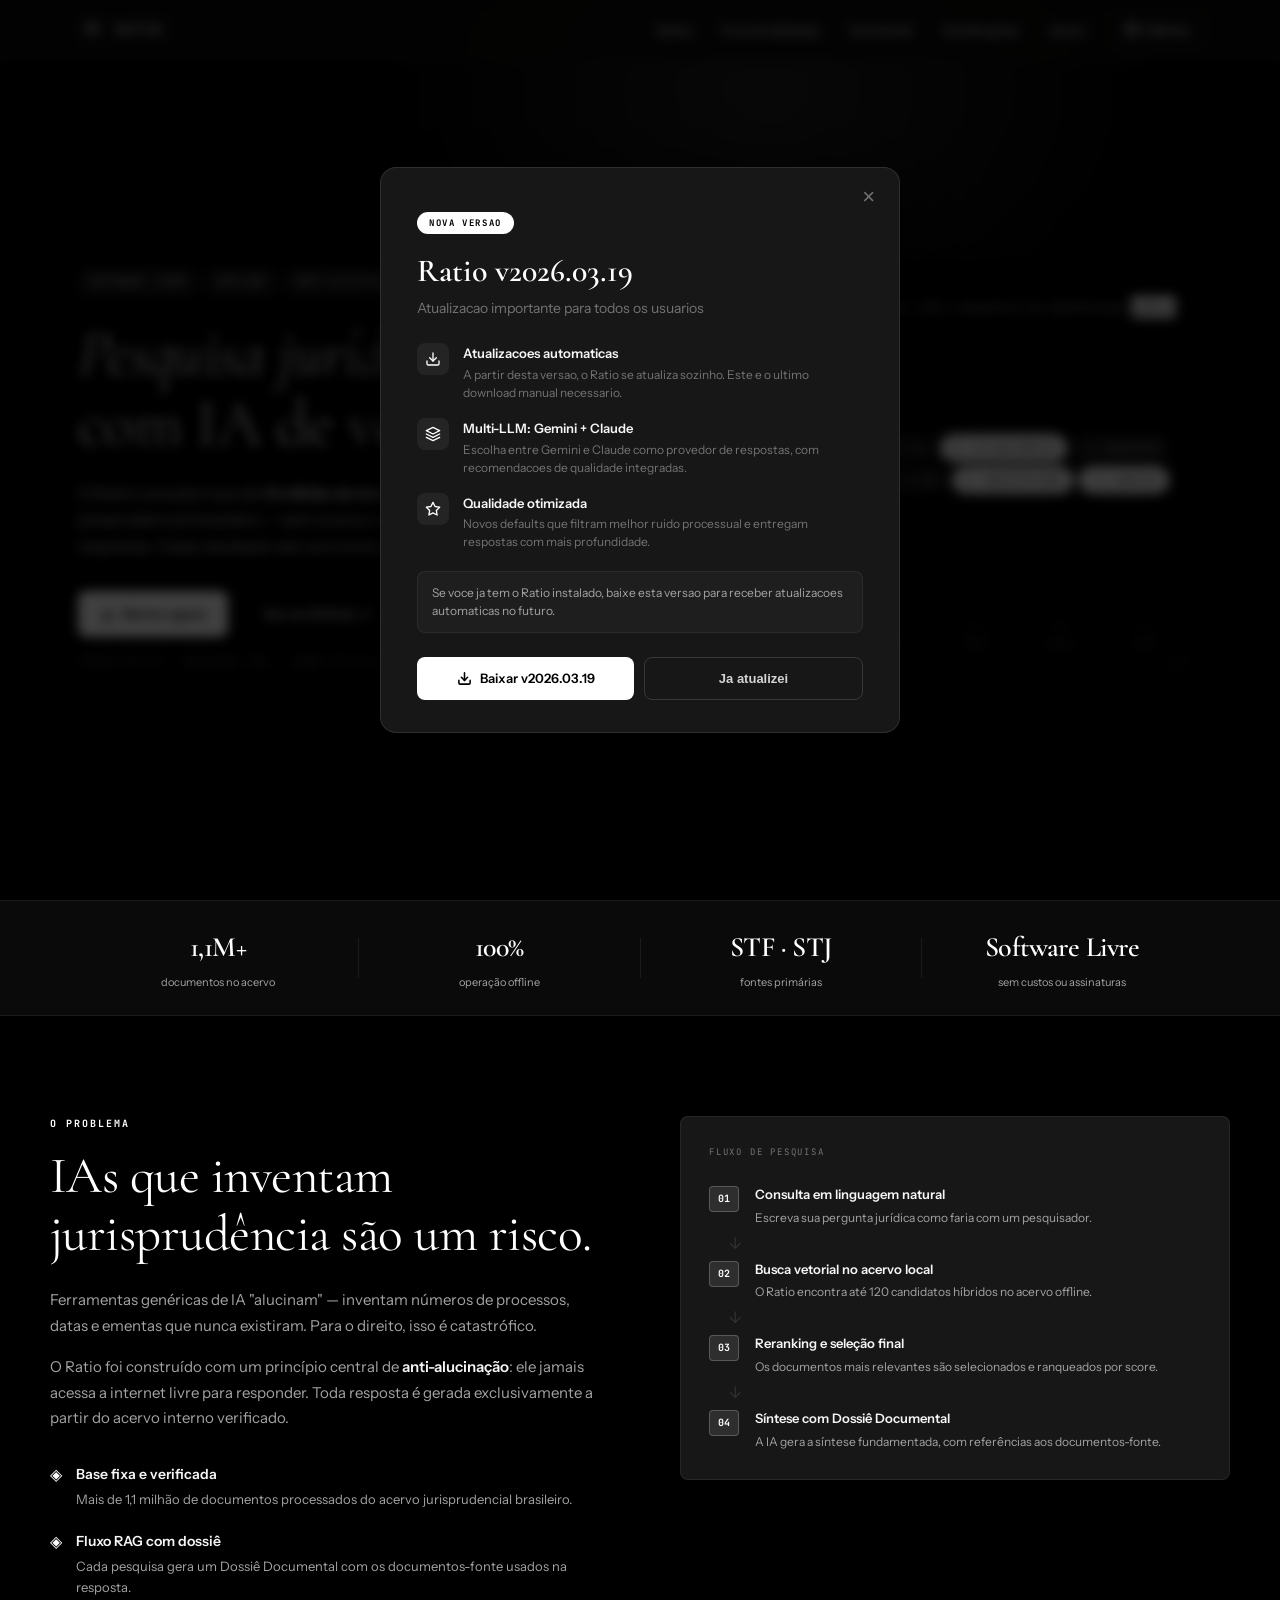
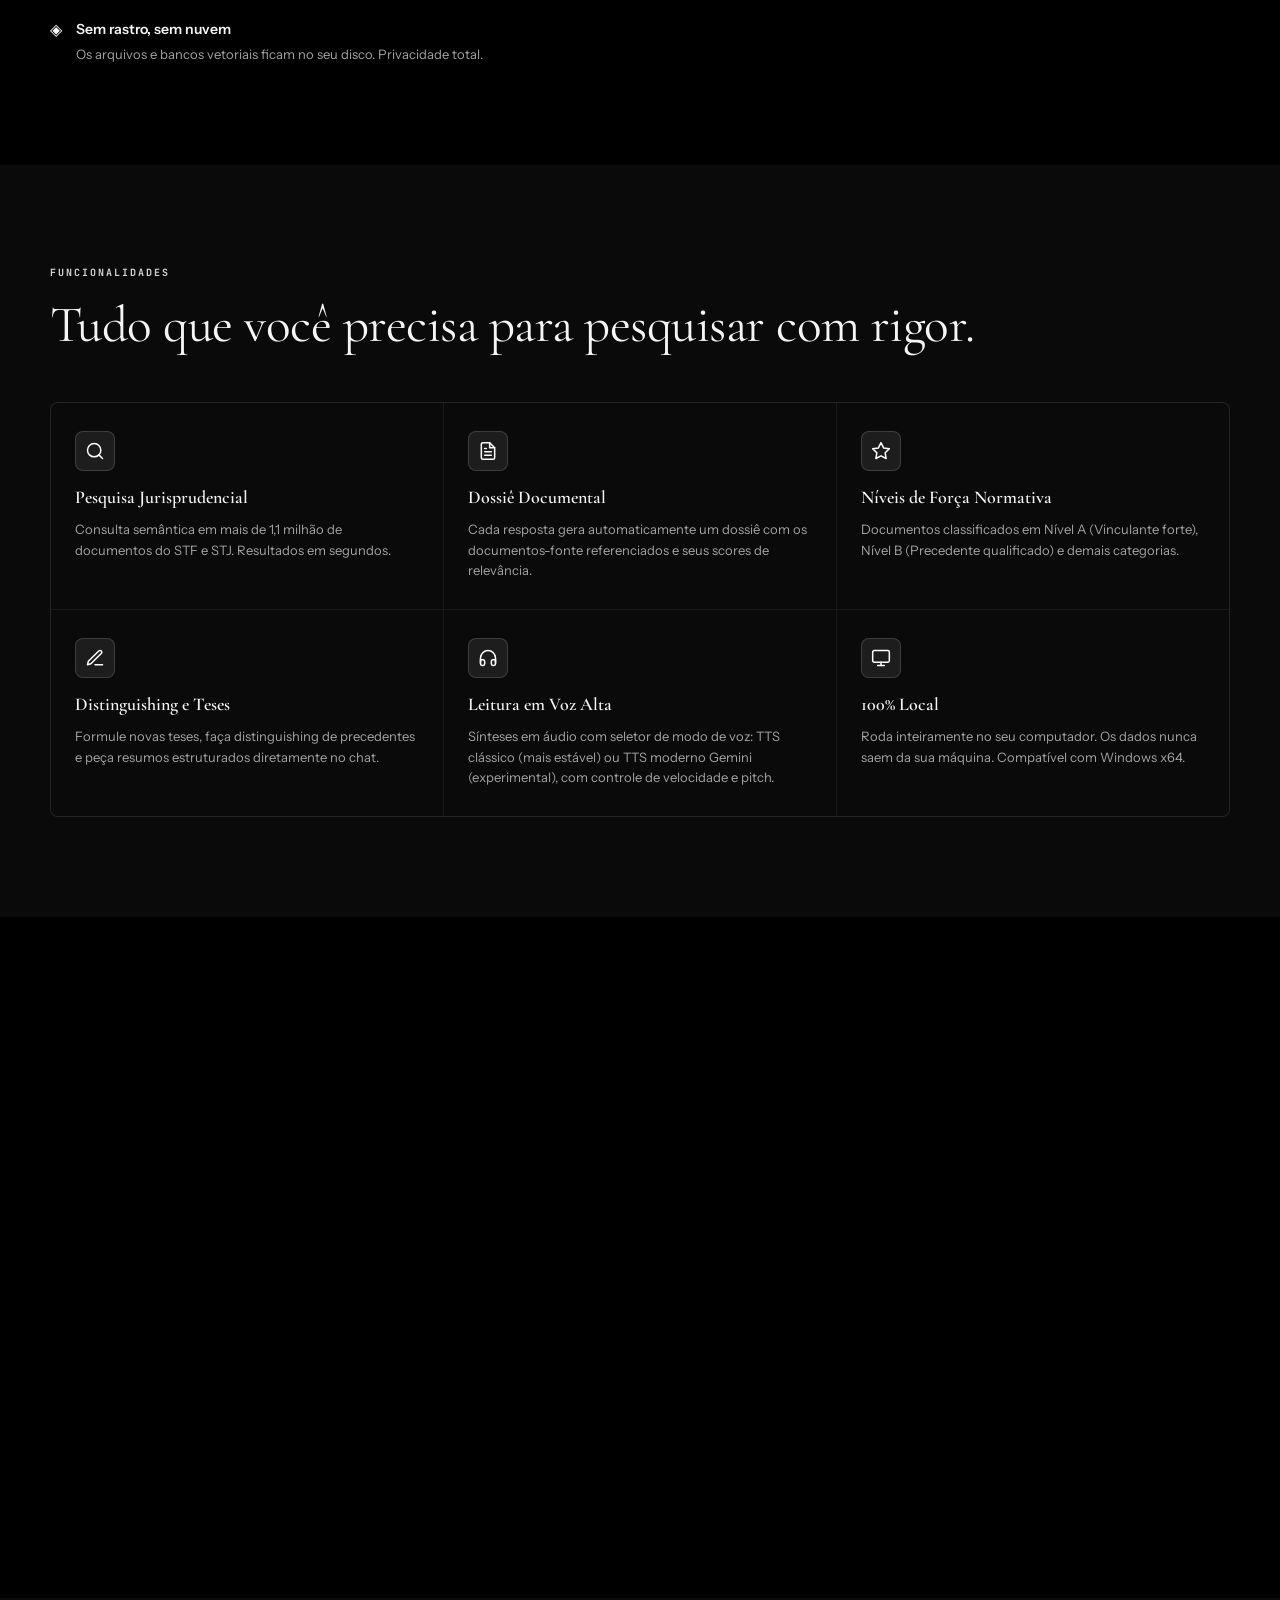
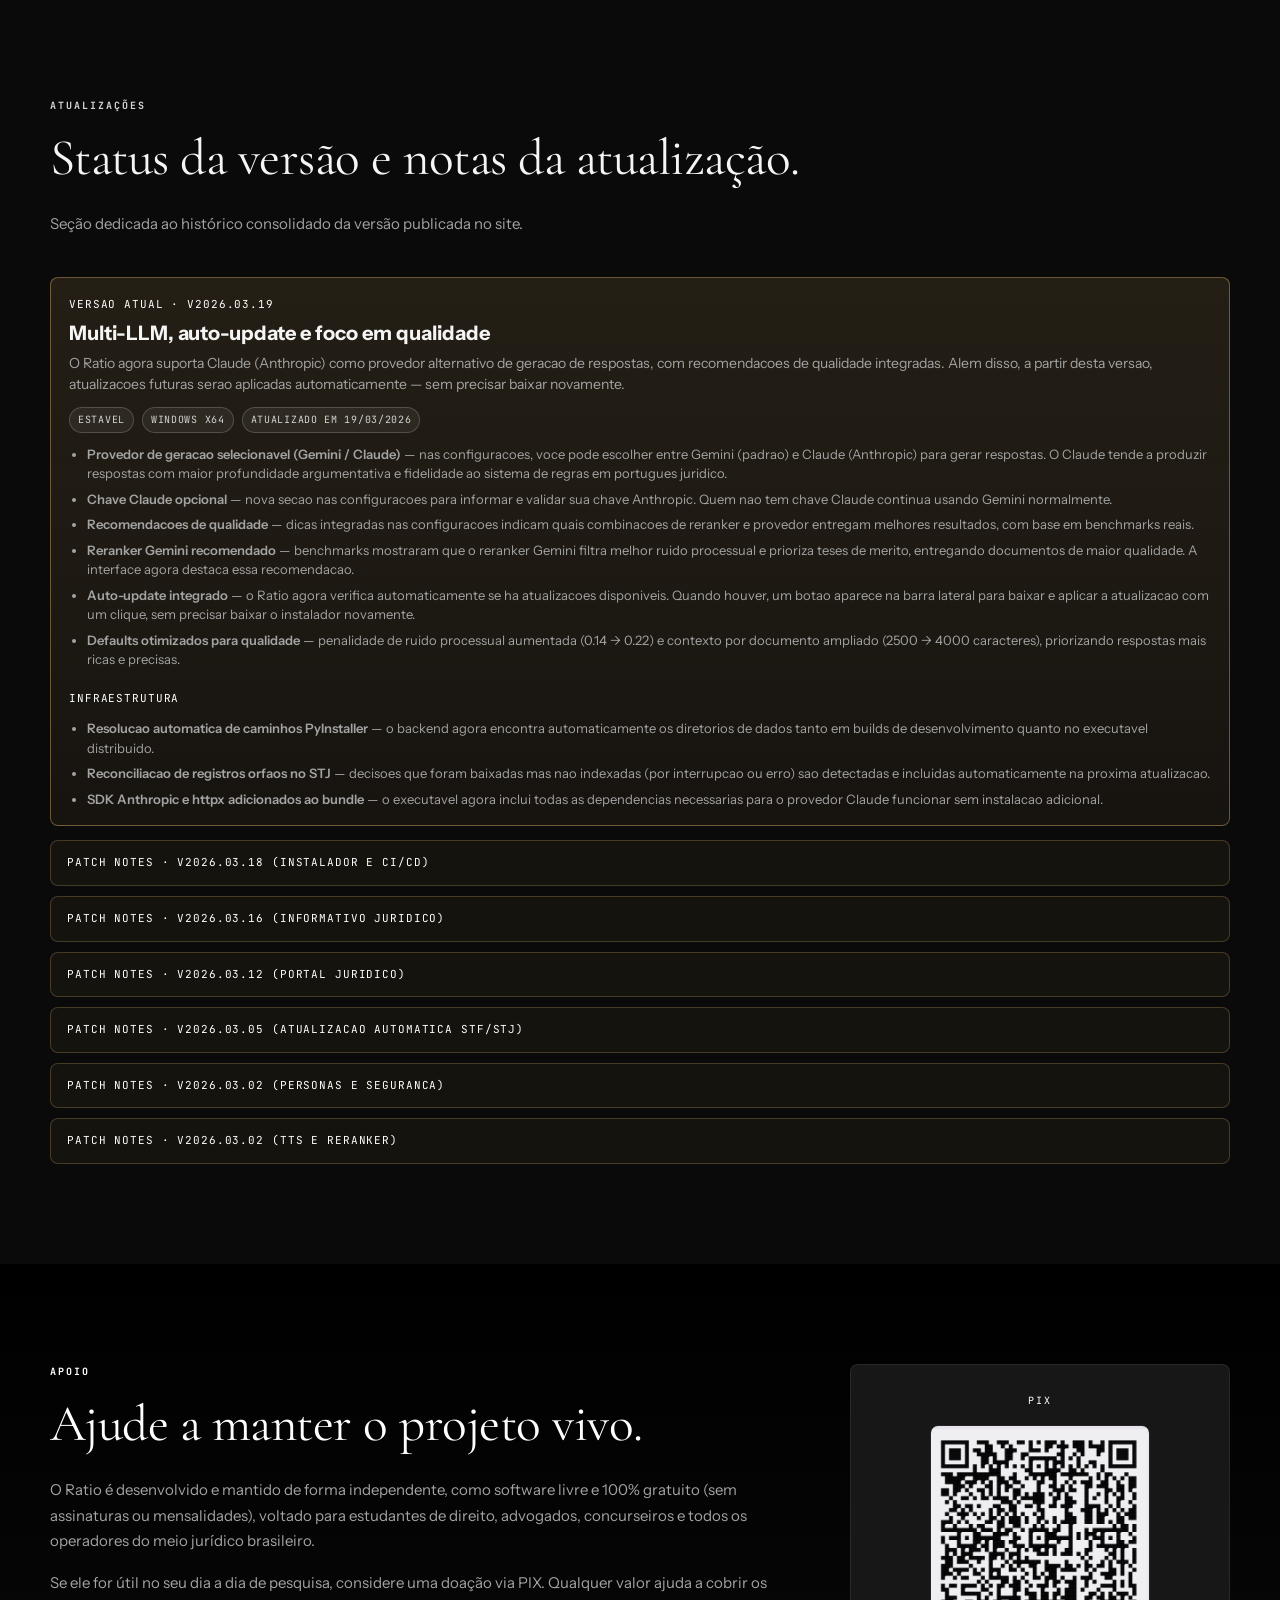
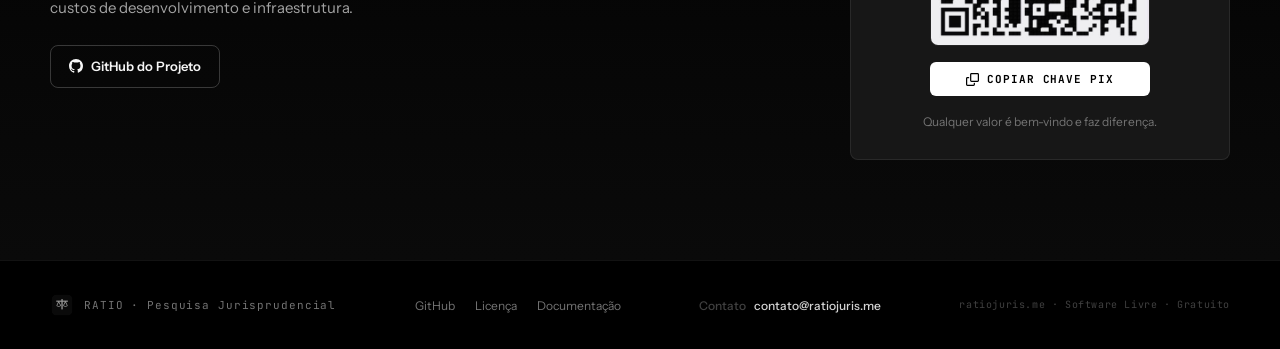
==== index.html @ efbc93ec "feat: v2026.03.19 — update download link, patch notes, announcement modal - Download link updated to" ====
<!doctype html>
<html lang="pt-BR">

<head>
  <meta charset="UTF-8" />
  <meta name="viewport" content="width=device-width, initial-scale=1.0" />
  <title>Ratio — Pesquisa Jurisprudencial com IA</title>
  <meta name="description"
    content="O primeiro assistente de pesquisa jurisprudencial com IA operando 100% offline. Mais de 1.1 milhão de documentos. Anti-alucinação." />
  <meta property="og:title" content="Ratio — Pesquisa Jurisprudencial com IA" />
  <meta property="og:description"
    content="O primeiro assistente de pesquisa jurisprudencial com IA operando 100% offline." />
  <meta property="og:type" content="website" />
  <meta property="og:url" content="https://ratiojuris.me" />
  <meta property="og:image" content="https://ratiojuris.me/og-image.png?v=2" />
  <meta property="og:image:width" content="1200" />
  <meta property="og:image:height" content="630" />
  <meta name="twitter:card" content="summary_large_image" />
  <meta name="twitter:title" content="Ratio — Pesquisa Jurisprudencial com IA" />
  <meta name="twitter:description" content="O primeiro assistente de pesquisa jurisprudencial com IA operando 100% offline." />
  <meta name="twitter:image" content="https://ratiojuris.me/og-image.png?v=2" />
  <meta name="twitter:image:alt" content="Ratio — Pesquisa Jurisprudencial com IA" />
  <link rel="icon" href="./favicon.ico" />
  <link rel="apple-touch-icon" href="./apple-touch-icon.png" />
  <link rel="preconnect" href="https://fonts.googleapis.com" />
  <link rel="preconnect" href="https://fonts.gstatic.com" crossorigin />
  <link
    href="https://fonts.googleapis.com/css2?family=Cormorant+Garamond:ital,wght@0,300;0,400;0,500;0,600;0,700;1,300;1,400;1,600&family=JetBrains+Mono:wght@400;500;700&family=Instrument+Sans:wght@400;500;600&display=swap"
    rel="stylesheet" />
  <link rel="stylesheet" href="./styles.css" />
</head>

<body>

  <!-- Navigation -->
  <nav class="nav" id="nav">
    <div class="nav-inner">
      <a href="#" class="nav-logo">
        <img src="./apple-touch-icon.png" alt="Ratio" class="nav-logo-img" />
        <span class="nav-logo-text">RATIO</span>
      </a>
      <div class="nav-links">
        <a href="#sobre" class="nav-link">Sobre</a>
        <a href="#funcionalidades" class="nav-link">Funcionalidades</a>
        <a href="#downloads" class="nav-link">Download</a>
        <a href="#atualizacoes" class="nav-link">Atualizações</a>
        <a href="#apoio" class="nav-link">Apoio</a>
        <a href="https://github.com/carlosvictorodrigues/ratio" target="_blank" rel="noopener"
          class="nav-link nav-link-gh">
          <svg width="14" height="14" viewBox="0 0 16 16" fill="currentColor">
            <path
              d="M8 0C3.58 0 0 3.58 0 8c0 3.54 2.29 6.53 5.47 7.59.4.07.55-.17.55-.38 0-.19-.01-.82-.01-1.49-2.01.37-2.53-.49-2.69-.94-.09-.23-.48-.94-.82-1.13-.28-.15-.68-.52-.01-.53.63-.01 1.08.58 1.23.82.72 1.21 1.87.87 2.33.66.07-.52.28-.87.51-1.07-1.78-.2-3.64-.89-3.64-3.95 0-.87.31-1.59.82-2.15-.08-.2-.36-1.02.08-2.12 0 0 .67-.21 2.2.82.64-.18 1.32-.27 2-.27.68 0 1.36.09 2 .27 1.53-1.04 2.2-.82 2.2-.82.44 1.1.16 1.92.08 2.12.51.56.82 1.27.82 2.15 0 3.07-1.87 3.75-3.65 3.95.29.25.54.73.54 1.48 0 1.07-.01 1.93-.01 2.2 0 .21.15.46.55.38A8.013 8.013 0 0 0 16 8c0-4.42-3.58-8-8-8z" />
          </svg>
          GitHub
        </a>
      </div>
    </div>
  </nav>

  <!-- Hero -->
  <section class="hero" id="inicio">
    <div class="hero-bg">
      <div class="hero-grid"></div>
      <div class="hero-glow"></div>
    </div>
    <div class="hero-content">
      <div class="hero-eyebrow">
        <span class="pill">Software Livre</span>
        <span class="pill">Offline</span>
        <span class="pill">Anti-Alucinação</span>
      </div>
      <h1 class="hero-title">
        <em>Pesquisa jurídica</em><br>
        com IA de verdade.
      </h1>
      <p class="hero-sub">
        O Ratio consulta mais de <strong>1,1 milhão de documentos</strong> do acervo jurisprudencial brasileiro — sem
        acessar a internet, sem inventar respostas. Cada resultado vem ancorado em fontes reais.
      </p>
      <div class="hero-actions">
        <a href="#downloads" class="btn btn-primary">
          <svg width="15" height="15" viewBox="0 0 24 24" fill="none" stroke="currentColor" stroke-width="2.5"
            stroke-linecap="round" stroke-linejoin="round">
            <path d="M21 15v4a2 2 0 0 1-2 2H5a2 2 0 0 1-2-2v-4" />
            <polyline points="7 10 12 15 17 10" />
            <line x1="12" y1="15" x2="12" y2="3" />
          </svg>
          Baixar agora
        </a>
        <a href="https://github.com/carlosvictorodrigues/ratio" target="_blank" rel="noopener" class="btn btn-ghost">
          Ver no GitHub →
        </a>
      </div>
      <p class="hero-version">v2026.03.19 · Windows x64 · 100% Gratuito</p>
    </div>
    <div class="hero-visual">
      <div class="app">
        <!-- Query -->
        <div class="query-box">
          <div class="q-label">// consulta</div>
          <div class="q-text" id="qText"></div>
        </div>

        <!-- Stage -->
        <div class="stage">
          <canvas id="bgCanvas"></canvas>

          <!-- Scene: Tokenize -->
          <div class="scene" id="scene-tok">
            <div class="tok-grid" id="tokGrid"></div>
            <div class="tok-info" id="tokInfo"></div>
          </div>

          <!-- Scene: Embed -->
          <div class="scene" id="scene-embed">
            <div class="embed-title" id="embedTitle">Vetorizando tokens</div>
            <div class="embed-items" id="embedItems"></div>
            <div class="embed-result" id="embedResult">
              <div class="embed-result-label">query embedding [512d]</div>
              <div class="embed-heatmap" id="embedHm"></div>
            </div>
          </div>

          <!-- Scene: Search (canvas) -->
          <canvas class="scene" id="scene-search" style="display:block;width:100%;height:100%;"></canvas>

          <!-- Scene: Chunks -->
          <div class="scene" id="scene-chunks">
            <div class="chunk-card" id="c0"></div>
            <div class="chunk-card" id="c1"></div>
            <div class="chunk-card" id="c2"></div>
            <div class="chunk-card" id="c3"></div>
            <div class="chunk-card" id="c4"></div>
          </div>

          <!-- Scene: Generate -->
          <div class="scene" id="scene-gen">
            <div class="gen-sources" id="genSrcs"></div>
            <div class="gen-label">Gerando resposta</div>
            <div class="gen-box" id="genBox"></div>
          </div>

          <!-- Scene: Answer -->
          <div class="scene" id="scene-ans">
            <div class="ans-header">
              <div class="ans-badge">✓ Concluído</div>
              <div class="ans-pills">
                <div class="ans-pill">RE 573202</div>
                <div class="ans-pill">STF / STJ</div>
              </div>
            </div>
            <div class="ans-text">
              A jurisprudência dominante do <b>STF</b> (RE 573202) firmou que contratos temporários com a
              <b>Administração Pública</b> são regidos pelo <em>regime jurídico-administrativo</em>, sendo competente a
              <b>Justiça Comum Estadual</b> — e não a Justiça do Trabalho — para dirimir os litígios decorrentes dessas
              relações.
            </div>
          </div>
        </div>

        <!-- Tracker -->
        <div class="tracker">
          <div class="t-steps" id="tSteps"></div>
          <div class="t-meta">
            <span id="tStatus">aguardando…</span>
            <span id="tTime">0.0s</span>
          </div>
        </div>
      </div>
    </div>
  </section>

  <!-- Stats bar -->
  <div class="statsbar">
    <div class="statsbar-inner">
      <div class="stat">
        <span class="stat-num">1,1M+</span>
        <span class="stat-label">documentos no acervo</span>
      </div>
      <div class="stat-sep"></div>
      <div class="stat">
        <span class="stat-num">100%</span>
        <span class="stat-label">operação offline</span>
      </div>
      <div class="stat-sep"></div>
      <div class="stat">
        <span class="stat-num">STF · STJ</span>
        <span class="stat-label">fontes primárias</span>
      </div>
      <div class="stat-sep"></div>
      <div class="stat">
        <span class="stat-num">Software Livre</span>
        <span class="stat-label">sem custos ou assinaturas</span>
      </div>
    </div>
  </div>

  <!-- Sobre -->
  <section class="section" id="sobre">
    <div class="section-inner section-two-col">
      <div class="section-text">
        <p class="section-eyebrow">O problema</p>
        <h2 class="section-title">IAs que inventam jurisprudência são um risco.</h2>
        <p class="section-body">
          Ferramentas genéricas de IA "alucinam" — inventam números de processos, datas e ementas que nunca existiram.
          Para o direito, isso é catastrófico.
        </p>
        <p class="section-body">
          O Ratio foi construído com um princípio central de <strong>anti-alucinação</strong>: ele jamais acessa a
          internet livre para responder. Toda resposta é gerada exclusivamente a partir do acervo interno verificado.
        </p>
        <div class="feature-row">
          <div class="feature-item">
            <span class="feature-icon">◈</span>
            <div>
              <strong>Base fixa e verificada</strong>
              <p>Mais de 1,1 milhão de documentos processados do acervo jurisprudencial brasileiro.</p>
            </div>
          </div>
          <div class="feature-item">
            <span class="feature-icon">◈</span>
            <div>
              <strong>Fluxo RAG com dossiê</strong>
              <p>Cada pesquisa gera um Dossiê Documental com os documentos-fonte usados na resposta.</p>
            </div>
          </div>
          <div class="feature-item">
            <span class="feature-icon">◈</span>
            <div>
              <strong>Sem rastro, sem nuvem</strong>
              <p>Os arquivos e bancos vetoriais ficam no seu disco. Privacidade total.</p>
            </div>
          </div>
        </div>
      </div>
      <div class="section-aside">
        <div class="card-dark">
          <p class="card-dark-label">FLUXO DE PESQUISA</p>
          <div class="flow-steps">
            <div class="flow-step">
              <span class="flow-num">01</span>
              <div>
                <strong>Consulta em linguagem natural</strong>
                <p>Escreva sua pergunta jurídica como faria com um pesquisador.</p>
              </div>
            </div>
            <div class="flow-arrow">↓</div>
            <div class="flow-step">
              <span class="flow-num">02</span>
              <div>
                <strong>Busca vetorial no acervo local</strong>
                <p>O Ratio encontra até 120 candidatos híbridos no acervo offline.</p>
              </div>
            </div>
            <div class="flow-arrow">↓</div>
            <div class="flow-step">
              <span class="flow-num">03</span>
              <div>
                <strong>Reranking e seleção final</strong>
                <p>Os documentos mais relevantes são selecionados e ranqueados por score.</p>
              </div>
            </div>
            <div class="flow-arrow">↓</div>
            <div class="flow-step">
              <span class="flow-num">04</span>
              <div>
                <strong>Síntese com Dossiê Documental</strong>
                <p>A IA gera a síntese fundamentada, com referências aos documentos-fonte.</p>
              </div>
            </div>
          </div>
        </div>
      </div>
    </div>
  </section>

  <!-- Funcionalidades -->
  <section class="section section-dark" id="funcionalidades">
    <div class="section-inner">
      <p class="section-eyebrow light">Funcionalidades</p>
      <h2 class="section-title light">Tudo que você precisa para pesquisar com rigor.</h2>
      <div class="features-grid">
        <div class="feat-card">
          <div class="feat-icon-wrap">
            <svg width="20" height="20" viewBox="0 0 24 24" fill="none" stroke="currentColor" stroke-width="1.8"
              stroke-linecap="round" stroke-linejoin="round">
              <circle cx="11" cy="11" r="8" />
              <line x1="21" y1="21" x2="16.65" y2="16.65" />
            </svg>
          </div>
          <h3>Pesquisa Jurisprudencial</h3>
          <p>Consulta semântica em mais de 1,1 milhão de documentos do STF e STJ. Resultados em segundos.</p>
        </div>
        <div class="feat-card">
          <div class="feat-icon-wrap">
            <svg width="20" height="20" viewBox="0 0 24 24" fill="none" stroke="currentColor" stroke-width="1.8"
              stroke-linecap="round" stroke-linejoin="round">
              <path d="M14 2H6a2 2 0 0 0-2 2v16a2 2 0 0 0 2 2h12a2 2 0 0 0 2-2V8z" />
              <polyline points="14 2 14 8 20 8" />
              <line x1="16" y1="13" x2="8" y2="13" />
              <line x1="16" y1="17" x2="8" y2="17" />
              <polyline points="10 9 9 9 8 9" />
            </svg>
          </div>
          <h3>Dossiê Documental</h3>
          <p>Cada resposta gera automaticamente um dossiê com os documentos-fonte referenciados e seus scores de
            relevância.</p>
        </div>
        <div class="feat-card">
          <div class="feat-icon-wrap">
            <svg width="20" height="20" viewBox="0 0 24 24" fill="none" stroke="currentColor" stroke-width="1.8"
              stroke-linecap="round" stroke-linejoin="round">
              <polygon
                points="12 2 15.09 8.26 22 9.27 17 14.14 18.18 21.02 12 17.77 5.82 21.02 7 14.14 2 9.27 8.91 8.26 12 2" />
            </svg>
          </div>
          <h3>Níveis de Força Normativa</h3>
          <p>Documentos classificados em Nível A (Vinculante forte), Nível B (Precedente qualificado) e demais
            categorias.</p>
        </div>
        <div class="feat-card">
          <div class="feat-icon-wrap">
            <svg width="20" height="20" viewBox="0 0 24 24" fill="none" stroke="currentColor" stroke-width="1.8"
              stroke-linecap="round" stroke-linejoin="round">
              <path d="M12 20h9" />
              <path d="M16.5 3.5a2.121 2.121 0 0 1 3 3L7 19l-4 1 1-4L16.5 3.5z" />
            </svg>
          </div>
          <h3>Distinguishing e Teses</h3>
          <p>Formule novas teses, faça distinguishing de precedentes e peça resumos estruturados diretamente no chat.
          </p>
        </div>
        <div class="feat-card">
          <div class="feat-icon-wrap">
            <svg width="20" height="20" viewBox="0 0 24 24" fill="none" stroke="currentColor" stroke-width="1.8"
              stroke-linecap="round" stroke-linejoin="round">
              <path d="M3 18v-6a9 9 0 0 1 18 0v6" />
              <path
                d="M21 19a2 2 0 0 1-2 2h-1a2 2 0 0 1-2-2v-3a2 2 0 0 1 2-2h3zM3 19a2 2 0 0 0 2 2h1a2 2 0 0 0 2-2v-3a2 2 0 0 0-2-2H3z" />
            </svg>
          </div>
          <h3>Leitura em Voz Alta</h3>
          <p>Sínteses em áudio com seletor de modo de voz: TTS clássico (mais estável) ou TTS moderno Gemini
            (experimental), com controle de velocidade e pitch.</p>
        </div>
        <div class="feat-card">
          <div class="feat-icon-wrap">
            <svg width="20" height="20" viewBox="0 0 24 24" fill="none" stroke="currentColor" stroke-width="1.8"
              stroke-linecap="round" stroke-linejoin="round">
              <rect x="2" y="3" width="20" height="14" rx="2" ry="2" />
              <line x1="8" y1="21" x2="16" y2="21" />
              <line x1="12" y1="17" x2="12" y2="21" />
            </svg>
          </div>
          <h3>100% Local</h3>
          <p>Roda inteiramente no seu computador. Os dados nunca saem da sua máquina. Compatível com Windows x64.</p>
        </div>
      </div>
    </div>
  </section>

  <!-- Downloads -->
  <section class="section" id="downloads">
    <div class="section-inner">
      <p class="section-eyebrow">Download</p>
      <h2 class="section-title">Instale o Ratio no seu computador.</h2>
      <p class="section-sub">A release mais recente contém as últimas correções, a interface completa e a base de dados
        pré-configurada.</p>
      <div class="downloads-grid" id="downloadsList"></div>
      <div class="install-note">
        <svg width="14" height="14" viewBox="0 0 24 24" fill="none" stroke="currentColor" stroke-width="2"
          stroke-linecap="round" stroke-linejoin="round">
          <circle cx="12" cy="12" r="10" />
          <line x1="12" y1="8" x2="12" y2="12" />
          <line x1="12" y1="16" x2="12.01" y2="16" />
        </svg>
        <span>Acesse o <a href="https://drive.google.com/file/d/1HuLyM7TpFbn8sWjkRGX7Gp32rhMJv2fo/view?usp=sharing"
            target="_blank" rel="noopener noreferrer">link do Google Drive</a>, baixe o arquivo RAR completo,
          descompacte na sua máquina e inicie pelo
          <code>Ratio.exe</code>.</span>
      </div>
    </div>
  </section>

  <!-- Atualizações -->
  <section class="section section-dark" id="atualizacoes">
    <div class="section-inner">
      <p class="section-eyebrow light">Atualizações</p>
      <h2 class="section-title light">Status da versão e notas da atualização.</h2>
      <p class="section-sub">Seção dedicada ao histórico consolidado da versão publicada no site.</p>
      <div class="updates-grid">
        <div class="updates-current">
          <p class="patch-notes-title">Versao atual · v2026.03.19</p>
          <h3 class="updates-current-title">Multi-LLM, auto-update e foco em qualidade</h3>
          <p class="updates-current-sub">O Ratio agora suporta Claude (Anthropic) como provedor alternativo de geracao de respostas, com recomendacoes de qualidade integradas. Alem disso, a partir desta versao, atualizacoes futuras serao aplicadas automaticamente — sem precisar baixar novamente.</p>
          <div class="updates-current-chips">
            <span class="update-chip">Estavel</span>
            <span class="update-chip">Windows x64</span>
            <span class="update-chip">Atualizado em 19/03/2026</span>
          </div>
          <ul class="patch-notes-list">
            <li><strong>Provedor de geracao selecionavel (Gemini / Claude)</strong> — nas configuracoes, voce pode escolher entre Gemini (padrao) e Claude (Anthropic) para gerar respostas. O Claude tende a produzir respostas com maior profundidade argumentativa e fidelidade ao sistema de regras em portugues juridico.</li>
            <li><strong>Chave Claude opcional</strong> — nova secao nas configuracoes para informar e validar sua chave Anthropic. Quem nao tem chave Claude continua usando Gemini normalmente.</li>
            <li><strong>Recomendacoes de qualidade</strong> — dicas integradas nas configuracoes indicam quais combinacoes de reranker e provedor entregam melhores resultados, com base em benchmarks reais.</li>
            <li><strong>Reranker Gemini recomendado</strong> — benchmarks mostraram que o reranker Gemini filtra melhor ruido processual e prioriza teses de merito, entregando documentos de maior qualidade. A interface agora destaca essa recomendacao.</li>
            <li><strong>Auto-update integrado</strong> — o Ratio agora verifica automaticamente se ha atualizacoes disponiveis. Quando houver, um botao aparece na barra lateral para baixar e aplicar a atualizacao com um clique, sem precisar baixar o instalador novamente.</li>
            <li><strong>Defaults otimizados para qualidade</strong> — penalidade de ruido processual aumentada (0.14 → 0.22) e contexto por documento ampliado (2500 → 4000 caracteres), priorizando respostas mais ricas e precisas.</li>
          </ul>
          <p class="patch-notes-title" style="margin-top: 20px; font-size: 11px;">Infraestrutura</p>
          <ul class="patch-notes-list">
            <li><strong>Resolucao automatica de caminhos PyInstaller</strong> — o backend agora encontra automaticamente os diretorios de dados tanto em builds de desenvolvimento quanto no executavel distribuido.</li>
            <li><strong>Reconciliacao de registros orfaos no STJ</strong> — decisoes que foram baixadas mas nao indexadas (por interrupcao ou erro) sao detectadas e incluidas automaticamente na proxima atualizacao.</li>
            <li><strong>SDK Anthropic e httpx adicionados ao bundle</strong> — o executavel agora inclui todas as dependencias necessarias para o provedor Claude funcionar sem instalacao adicional.</li>
          </ul>
        </div>
        <div class="updates-history">
          <details class="update-history-item">
            <summary>Patch notes · v2026.03.18 (Instalador e CI/CD)</summary>
            <div class="update-history-body">
              <ul class="patch-notes-list">
                <li><strong>Instalador Windows com wizard</strong> — instalador padrao com tela de boas-vindas, escolha de pasta, atalhos na Area de Trabalho e menu Iniciar.</li>
                <li><strong>Auto-update delta</strong> — o Ratio baixa apenas os arquivos que mudaram, sem re-baixar o banco de dados inteiro.</li>
                <li><strong>Reinicio automatico apos atualizacao</strong> — o Ratio oferece reiniciar automaticamente apos aplicar uma atualizacao.</li>
                <li><strong>Scraper TJRS</strong> — novo script para baixar jurisprudencia do Tribunal de Justica do Rio Grande do Sul.</li>
                <li><strong>Pipeline CI/CD</strong> — workflow do GitHub Actions para releases automaticas.</li>
              </ul>
            </div>
          </details>
          <details class="update-history-item">
            <summary>Patch notes · v2026.03.16 (Informativo Juridico)</summary>
            <div class="update-history-body">
              <ul class="patch-notes-list">
                <li><strong>Informativo Juridico</strong> — nova secao no menu lateral que exibe as decisoes recentes mais importantes do STF e STJ, agrupadas por mes.</li>
                <li><strong>Pesquisar mais sobre qualquer decisao</strong> — cada card do Informativo tem um botao que envia a decisao diretamente ao chat de pesquisa.</li>
                <li><strong>Cobertura equilibrada STF e STJ</strong> — o Informativo garante que decisoes de ambos os tribunais aparecam.</li>
                <li><strong>Dados de marco de 2026</strong> — decisoes do STJ de marco de 2026 (Informativo n. 880) agora presentes no acervo.</li>
                <li><strong>Correcao de datas STJ</strong> — cerca de 40% das decisoes do STJ estavam sem data; todas foram recuperadas.</li>
                <li><strong>Reconciliacao de atualizacoes interrompidas</strong> — decisoes baixadas mas nao indexadas sao incluidas automaticamente.</li>
              </ul>
            </div>
          </details>
          <details class="update-history-item">
            <summary>Patch notes · v2026.03.12 (Portal Juridico)</summary>
            <div class="update-history-body">
              <ul class="patch-notes-list">
                <li><strong>Compatibilidade automatica com qualquer computador</strong> — o Ratio agora detecta se a sua placa de video e compativel e ajusta sozinho, sem mensagens tecnicas.</li>
                <li><strong>Cards coloridos por tribunal</strong> — documentos do STF e do STJ com cores distintas no Dossie Documental.</li>
                <li><strong>Sugestoes de pesquisa</strong> — exemplos prontos de perguntas juridicas na tela inicial.</li>
                <li><strong>Dossie Documental mais visivel</strong> — painel de documentos-fonte mais destacado, com animacao de entrada.</li>
                <li><strong>Guia de parametros em linguagem simples</strong> — nova aba de ajuda sem termos tecnicos.</li>
                <li><strong>Feed de atualizacoes jurisprudenciais</strong> — painel com decisoes recentes do STF e STJ na tela inicial.</li>
                <li><strong>Alertas por tema de interesse</strong> — salve temas e receba avisos automaticos sobre novidades.</li>
              </ul>
            </div>
          </details>
          <details class="update-history-item">
            <summary>Patch notes · v2026.03.05 (Atualizacao automatica STF/STJ)</summary>
            <div class="update-history-body">
              <ul class="patch-notes-list">
                <li>Novo fluxo de <strong>atualizacao automatica STF/STJ</strong> no app, executado em segundo plano a partir do botao de atualizacao.</li>
                <li>Pipeline oficial completo com coleta, tratamento dos dados e gravacao no banco vetorial com checagens de integridade.</li>
                <li>Atualizacao <strong>incremental</strong> para 2026+, com cursor da ultima data verificada no STF para evitar reprocessamento desnecessario.</li>
                <li>Deduplicacao reforcada e filtros de existencia antes da gravacao para nao duplicar jurisprudencia ja indexada.</li>
                <li>Painel de status agora exibe <strong>ultima verificacao</strong> e ate qual data STF/STJ foi atualizado.</li>
                <li>Durante a etapa STF, o sistema pode abrir uma nova janela do Chrome para validacao do portal oficial.</li>
              </ul>
            </div>
          </details>
          <details class="update-history-item">
            <summary>Patch notes · v2026.03.02 (Personas e Seguranca)</summary>
            <div class="update-history-body">
              <ul class="patch-notes-list">
                <li>Novo sistema de <strong>Personas de Resposta</strong>: 4 modos que adaptam o estilo da resposta ao objetivo do usuário — <code>Visão Geral</code> (padrão), <code>Parecer Jurídico</code> (advogados), <code>Estudos</code> (concurseiros) e <code>Petição</code> (peças processuais).</li>
                <li>Campo de <strong>instrução livre</strong> no compositor de perguntas, permitindo diretivas personalizadas como "Compare STF vs STJ" ou "Responda em no máximo 3 frases".</li>
                <li>Novo <strong>popover de dicas de prompt</strong> com exemplos práticos de como formular boas perguntas jurídicas.</li>
                <li>Chip indicador de modo ativo no cabeçalho da interface, com alternância rápida entre personas.</li>
                <li>Hardening de segurança nos filtros de busca (sanitização de entrada, escape em <code>LIKE</code> e validações de tamanho/padrão) para reduzir risco de injeção em filtros SQL do LanceDB.</li>
                <li>Mitigação de XSS por URL externa no frontend: links e aberturas de documentos agora aceitam somente protocolos <code>http:</code> e <code>https:</code>.</li>
                <li>Upload de PDF no Meu Acervo com validação de assinatura real do arquivo (<code>%PDF-</code>), rejeitando arquivos renomeados indevidamente.</li>
                <li>Remoção de exposição de caminho absoluto (<code>env_path</code>) nas rotas de configuração da API.</li>
                <li>TTS legado com chave em header HTTP (<code>X-Goog-Api-Key</code>) em vez de query string na URL.</li>
                <li>CDNs do frontend com versões pinadas + SRI e <code>crossorigin</code> para reduzir risco de supply-chain.</li>
                <li>Melhorias de robustez de API: mensagens públicas de erro mais seguras, log técnico no backend e rate limiting local em endpoints críticos.</li>
                <li>Mitigação de prompt injection no pipeline RAG com delimitação explícita de blocos de entrada e regra de ignorar comandos embutidos no conteúdo do usuário/documentos.</li>
              </ul>
            </div>
          </details>
          <details class="update-history-item">
            <summary>Patch notes · v2026.03.02 (TTS e Reranker)</summary>
            <div class="update-history-body">
              <ul class="patch-notes-list">
                <li>O modo padrão de TTS foi alterado para o legado do Google, priorizando estabilidade e menor tempo de geração.</li>
                <li>Novo seletor no Ratio para escolher entre <code>TTS Clássico (Google)</code> e <code>TTS Moderno (Gemini)</code>.</li>
                <li>A escolha de voz feita pelo usuário passa a valer na próxima resposta em áudio.</li>
                <li>Foi adicionado fallback do reranqueador local com o modelo <code>cross-encoder/mmarco-mMiniLMv2-L12-H384-v1</code>, mantendo robustez quando o modelo principal estiver indisponível.</li>
              </ul>
            </div>
          </details>
        </div>
      </div>
    </div>
  </section>

  <!-- Apoio -->
  <section class="section section-apoio" id="apoio">
    <div class="section-inner section-two-col-narrow">
      <div class="section-text">
        <p class="section-eyebrow">Apoio</p>
        <h2 class="section-title">Ajude a manter o projeto vivo.</h2>
        <p class="section-body">
          O Ratio é desenvolvido e mantido de forma independente, como software livre e 100% gratuito (sem assinaturas
          ou mensalidades), voltado para estudantes de direito, advogados, concurseiros e todos os operadores do meio
          jurídico brasileiro.
        </p>
        <p class="section-body">
          Se ele for útil no seu dia a dia de pesquisa, considere uma doação via PIX. Qualquer valor ajuda a cobrir os
          custos de desenvolvimento e infraestrutura.
        </p>
        <div class="apoio-links">
          <a href="https://github.com/carlosvictorodrigues/ratio" target="_blank" rel="noopener"
            class="btn btn-outline">
            <svg width="14" height="14" viewBox="0 0 16 16" fill="currentColor">
              <path
                d="M8 0C3.58 0 0 3.58 0 8c0 3.54 2.29 6.53 5.47 7.59.4.07.55-.17.55-.38 0-.19-.01-.82-.01-1.49-2.01.37-2.53-.49-2.69-.94-.09-.23-.48-.94-.82-1.13-.28-.15-.68-.52-.01-.53.63-.01 1.08.58 1.23.82.72 1.21 1.87.87 2.33.66.07-.52.28-.87.51-1.07-1.78-.2-3.64-.89-3.64-3.95 0-.87.31-1.59.82-2.15-.08-.2-.36-1.02.08-2.12 0 0 .67-.21 2.2.82.64-.18 1.32-.27 2-.27.68 0 1.36.09 2 .27 1.53-1.04 2.2-.82 2.2-.82.44 1.1.16 1.92.08 2.12.51.56.82 1.27.82 2.15 0 3.07-1.87 3.75-3.65 3.95.29.25.54.73.54 1.48 0 1.07-.01 1.93-.01 2.2 0 .21.15.46.55.38A8.013 8.013 0 0 0 16 8c0-4.42-3.58-8-8-8z" />
            </svg>
            GitHub do Projeto
          </a>
        </div>
      </div>
      <div class="pix-card">
        <p class="pix-label">PIX</p>
        <img src="./apoio-pix.jpeg" alt="QR Code PIX para doação" class="pix-qr" />
        <button class="pix-btn" onclick="copyPix()">
          <svg width="13" height="13" viewBox="0 0 16 16" fill="currentColor">
            <path
              d="M0 6.75C0 5.784.784 5 1.75 5h1.5a.75.75 0 0 1 0 1.5h-1.5a.25.25 0 0 0-.25.25v7.5c0 .138.112.25.25.25h7.5a.25.25 0 0 0 .25-.25v-1.5a.75.75 0 0 1 1.5 0v1.5A1.75 1.75 0 0 1 9.25 16h-7.5A1.75 1.75 0 0 1 0 14.25Z" />
            <path
              d="M5 1.75C5 .784 5.784 0 6.75 0h7.5C15.216 0 16 .784 16 1.75v7.5A1.75 1.75 0 0 1 14.25 11h-7.5A1.75 1.75 0 0 1 5 9.25Zm1.75-.25a.25.25 0 0 0-.25.25v7.5c0 .138.112.25.25.25h7.5a.25.25 0 0 0 .25-.25v-7.5a.25.25 0 0 0-.25-.25Z" />
          </svg>
          <span id="pixCopyText">Copiar Chave PIX</span>
        </button>
        <input type="text" id="pixKeyInput"
          value="00020126920014BR.GOV.BCB.PIX013607cdc77f-cd4b-44b8-a910-a254f58642f40230Apoie o Ratio - Jurisprudência5204000053039865802BR5925Carlos Victor de Oliveira6009SAO PAULO621405102qCvdJp89F6304E670"
          aria-hidden="true" tabindex="-1" style="position:absolute;left:-9999px;" />
        <p class="pix-note">Qualquer valor é bem-vindo e faz diferença.</p>
      </div>
    </div>
  </section>

  <!-- Footer -->
  <footer class="footer">
    <div class="footer-inner">
      <div class="footer-brand">
        <img src="./apple-touch-icon.png" alt="Ratio" class="footer-logo" />
        <span>RATIO · Pesquisa Jurisprudencial</span>
      </div>
      <div class="footer-links">
        <a href="https://github.com/carlosvictorodrigues/ratio" target="_blank" rel="noopener">GitHub</a>
        <a href="https://github.com/carlosvictorodrigues/ratio/blob/main/LICENSE" target="_blank"
          rel="noopener">Licença</a>
        <a href="https://github.com/carlosvictorodrigues/ratio#readme" target="_blank" rel="noopener">Documentação</a>
      </div>
      <div class="footer-contact">
        <span class="footer-contact-label">Contato</span>
        <a href="mailto:contato@ratiojuris.me" class="footer-contact-link">contato@ratiojuris.me</a>
      </div>
      <p class="footer-copy">ratiojuris.me · Software Livre · Gratuito</p>
    </div>
  </footer>

  <!-- Update announcement modal -->
  <div class="announce-overlay" id="announceOverlay">
    <div class="announce-modal" id="announceModal">
      <button class="announce-close" id="announceClose" aria-label="Fechar">&times;</button>
      <div class="announce-badge">NOVA VERSAO</div>
      <h2 class="announce-title">Ratio v2026.03.19</h2>
      <p class="announce-sub">Atualizacao importante para todos os usuarios</p>
      <div class="announce-features">
        <div class="announce-feat">
          <span class="announce-feat-icon">
            <svg width="16" height="16" viewBox="0 0 24 24" fill="none" stroke="currentColor" stroke-width="2" stroke-linecap="round" stroke-linejoin="round"><path d="M21 15v4a2 2 0 0 1-2 2H5a2 2 0 0 1-2-2v-4"/><polyline points="7 10 12 15 17 10"/><line x1="12" y1="15" x2="12" y2="3"/></svg>
          </span>
          <div>
            <strong>Atualizacoes automaticas</strong>
            <p>A partir desta versao, o Ratio se atualiza sozinho. Este e o ultimo download manual necessario.</p>
          </div>
        </div>
        <div class="announce-feat">
          <span class="announce-feat-icon">
            <svg width="16" height="16" viewBox="0 0 24 24" fill="none" stroke="currentColor" stroke-width="2" stroke-linecap="round" stroke-linejoin="round"><path d="M12 2L2 7l10 5 10-5-10-5z"/><path d="M2 17l10 5 10-5"/><path d="M2 12l10 5 10-5"/></svg>
          </span>
          <div>
            <strong>Multi-LLM: Gemini + Claude</strong>
            <p>Escolha entre Gemini e Claude como provedor de respostas, com recomendacoes de qualidade integradas.</p>
          </div>
        </div>
        <div class="announce-feat">
          <span class="announce-feat-icon">
            <svg width="16" height="16" viewBox="0 0 24 24" fill="none" stroke="currentColor" stroke-width="2" stroke-linecap="round" stroke-linejoin="round"><polygon points="12 2 15.09 8.26 22 9.27 17 14.14 18.18 21.02 12 17.77 5.82 21.02 7 14.14 2 9.27 8.91 8.26 12 2"/></svg>
          </span>
          <div>
            <strong>Qualidade otimizada</strong>
            <p>Novos defaults que filtram melhor ruido processual e entregam respostas com mais profundidade.</p>
          </div>
        </div>
      </div>
      <p class="announce-note">Se voce ja tem o Ratio instalado, baixe esta versao para receber atualizacoes automaticas no futuro.</p>
      <div class="announce-actions">
        <a href="https://drive.google.com/file/d/1HuLyM7TpFbn8sWjkRGX7Gp32rhMJv2fo/view?usp=sharing" target="_blank" rel="noopener noreferrer" class="btn btn-primary announce-btn">
          <svg width="15" height="15" viewBox="0 0 24 24" fill="none" stroke="currentColor" stroke-width="2.5" stroke-linecap="round" stroke-linejoin="round"><path d="M21 15v4a2 2 0 0 1-2 2H5a2 2 0 0 1-2-2v-4"/><polyline points="7 10 12 15 17 10"/><line x1="12" y1="15" x2="12" y2="3"/></svg>
          Baixar v2026.03.19
        </a>
        <button class="btn btn-ghost announce-btn" id="announceDismiss">Ja atualizei</button>
      </div>
    </div>
  </div>

  <script src="./app.js"></script>
  <script src="./rag-animation.js"></script>
</body>

</html>
---- styles.css ----
@import url("https://fonts.googleapis.com/css2?family=Cormorant+Garamond:ital,wght@0,300;0,400;0,500;0,600;0,700;1,300;1,400;1,600&family=JetBrains+Mono:wght@400;500;700&family=Instrument+Sans:wght@400;500;600&display=swap");

/* ─── Tokens ─── */
:root {
  --black: #000000;
  --black-soft: #0a0a0a;
  --charcoal: #171717;
  --charcoal-mid: #262626;
  --stone: #404040;
  --stone-mid: #737373;
  --warm-gray: #a3a3a3;
  --muted: #d4d4d4;
  --cream: #f5f5f5;
  --cream-light: #fafafa;
  --white: #ffffff;
  --gold: #ffffff;
  --gold-dim: #d4d4d4;
  --accent: #ffffff;


  --font-display: "Cormorant Garamond", Georgia, serif;
  --font-body: "Instrument Sans", "Inter", sans-serif;
  --font-mono: "JetBrains Mono", ui-monospace, monospace;

  --max-w: 1180px;
  --radius: 8px;
}

/* ─── Reset ─── */
*,
*::before,
*::after {
  box-sizing: border-box;
  margin: 0;
  padding: 0;
}

html {
  scroll-behavior: smooth;
}

body {
  font-family: var(--font-body);
  background: var(--black);
  color: var(--cream);
  line-height: 1.6;
  -webkit-font-smoothing: antialiased;
  overflow-x: hidden;
}

img {
  max-width: 100%;
  display: block;
}

a {
  color: inherit;
}

strong {
  font-weight: 600;
}

/* ─── Nav ─── */
.nav {
  position: fixed;
  top: 0;
  left: 0;
  right: 0;
  z-index: 100;
  border-bottom: 1px solid rgba(255, 255, 255, 0.06);
  background: rgba(14, 13, 12, 0.85);
  backdrop-filter: blur(12px);
  -webkit-backdrop-filter: blur(12px);
}

.nav-inner {
  max-width: var(--max-w);
  margin: 0 auto;
  padding: 0 28px;
  height: 60px;
  display: flex;
  align-items: center;
  justify-content: space-between;
}

.nav-logo {
  display: flex;
  align-items: center;
  gap: 10px;
  text-decoration: none;
}

.nav-logo-img {
  width: 28px;
  height: 28px;
  border-radius: 6px;
}

.nav-logo-text {
  font-family: var(--font-mono);
  font-size: 13px;
  font-weight: 700;
  letter-spacing: 0.12em;
  color: var(--white);
}

.nav-links {
  display: flex;
  align-items: center;
  gap: 6px;
}

.nav-link {
  font-size: 13px;
  font-weight: 500;
  color: var(--muted);
  text-decoration: none;
  padding: 6px 12px;
  border-radius: 6px;
  transition: color .18s, background .18s;
  display: flex;
  align-items: center;
  gap: 6px;
}

.nav-link:hover {
  color: var(--white);
  background: rgba(255, 255, 255, 0.05);
}

.nav-link-gh {
  border: 1px solid rgba(255, 255, 255, 0.12);
  color: var(--cream);
  margin-left: 8px;
}

.nav-link-gh:hover {
  border-color: rgba(255, 255, 255, 0.3);
}

/* ─── Buttons ─── */
.btn {
  display: inline-flex;
  align-items: center;
  gap: 8px;
  padding: 11px 22px;
  border-radius: var(--radius);
  font-size: 14px;
  font-weight: 600;
  text-decoration: none;
  transition: all .2s;
  cursor: pointer;
  border: none;
}

.btn-primary {
  background: var(--gold);
  color: var(--black);
}

.btn-primary:hover {
  background: #d9b87e;
  transform: translateY(-1px);
  box-shadow: 0 8px 24px rgba(255, 255, 255, 0.25);
}

.btn-ghost {
  background: transparent;
  color: var(--muted);
  border: 1px solid rgba(255, 255, 255, 0.14);
}

.btn-ghost:hover {
  color: var(--white);
  border-color: rgba(255, 255, 255, 0.3);
}

.btn-outline {
  background: transparent;
  color: var(--cream);
  border: 1px solid rgba(255, 255, 255, 0.2);
  padding: 10px 18px;
  font-size: 13px;
}

.btn-outline:hover {
  background: rgba(255, 255, 255, 0.05);
}

/* ─── Hero ─── */
.hero {
  position: relative;
  min-height: 100vh;
  display: grid;
  grid-template-columns: 1fr 1fr;
  align-items: center;
  gap: 48px;
  max-width: var(--max-w);
  margin: 0 auto;
  padding: 120px 28px 80px;
  overflow: hidden;
}

.hero-bg {
  position: fixed;
  inset: 0;
  pointer-events: none;
  z-index: -1;
}

.hero-grid {
  position: absolute;
  inset: 0;
  background-image:
    linear-gradient(rgba(255, 255, 255, 0.025) 1px, transparent 1px),
    linear-gradient(90deg, rgba(255, 255, 255, 0.025) 1px, transparent 1px);
  background-size: 60px 60px;
  mask-image: radial-gradient(ellipse 80% 80% at 50% 0%, black 30%, transparent 100%);
}

.hero-glow {
  position: absolute;
  top: -20%;
  left: 30%;
  width: 60%;
  height: 60%;
  background: radial-gradient(ellipse, rgba(255, 255, 255, 0.12) 0%, transparent 72%);
}

.hero-eyebrow {
  display: flex;
  gap: 8px;
  margin-bottom: 24px;
}

.pill {
  font-family: var(--font-mono);
  font-size: 10px;
  font-weight: 500;
  letter-spacing: 0.1em;
  text-transform: uppercase;
  padding: 4px 10px;
  border-radius: 999px;
  border: 1px solid rgba(255, 255, 255, 0.3);
  color: var(--gold);
  background: rgba(255, 255, 255, 0.06);
}

.hero-title {
  font-family: var(--font-display);
  font-size: clamp(42px, 5vw, 68px);
  font-weight: 300;
  line-height: 1.1;
  color: var(--white);
  letter-spacing: -0.01em;
  margin-bottom: 20px;
}

.hero-title em {
  font-style: italic;
  color: var(--gold);
}

.hero-sub {
  font-size: 16px;
  line-height: 1.65;
  color: var(--muted);
  max-width: 480px;
  margin-bottom: 32px;
}

.hero-sub strong {
  color: var(--cream);
  font-weight: 600;
}

.hero-actions {
  display: flex;
  gap: 12px;
  flex-wrap: wrap;
  margin-bottom: 16px;
}

.hero-version {
  font-family: var(--font-mono);
  font-size: 11px;
  color: var(--stone-mid);
  letter-spacing: 0.06em;
}

/* ─── Screen Mock ─── */
.hero-visual {
  display: flex;
  justify-content: flex-end;
  animation: float 6s ease-in-out infinite;
}

@keyframes float {

  0%,
  100% {
    transform: translateY(0);
  }

  50% {
    transform: translateY(-10px);
  }
}

.screen-mock {
  width: 100%;
  max-width: 520px;
  border-radius: 12px;
  border: 1px solid rgba(255, 255, 255, 0.08);
  background: #13110f;
  box-shadow: 0 40px 80px rgba(0, 0, 0, 0.7), 0 0 0 1px rgba(255, 255, 255, 0.04), inset 0 1px 0 rgba(255, 255, 255, 0.06);
  overflow: hidden;
}

.screen-bar {
  display: flex;
  align-items: center;
  gap: 6px;
  padding: 10px 14px;
  border-bottom: 1px solid rgba(255, 255, 255, 0.06);
  background: rgba(255, 255, 255, 0.02);
}

.screen-dot {
  width: 8px;
  height: 8px;
  border-radius: 50%;
  background: rgba(255, 255, 255, 0.12);
}

.screen-url {
  margin-left: 6px;
  font-family: var(--font-mono);
  font-size: 9px;
  letter-spacing: 0.1em;
  color: rgba(255, 255, 255, 0.25);
  text-transform: uppercase;
}

.screen-body {
  padding: 16px;
  display: grid;
  gap: 12px;
}

.screen-label {
  display: block;
  font-family: var(--font-mono);
  font-size: 9px;
  letter-spacing: 0.14em;
  text-transform: uppercase;
  color: rgba(255, 255, 255, 0.3);
  margin-bottom: 8px;
}

.screen-query {
  background: rgba(255, 255, 255, 0.03);
  border: 1px solid rgba(255, 255, 255, 0.07);
  border-radius: 6px;
  padding: 10px 12px;
}

.screen-question {
  font-size: 12px;
  line-height: 1.5;
  color: rgba(255, 255, 255, 0.7);
}

.screen-divider {
  height: 1px;
  background: rgba(255, 255, 255, 0.06);
}

.screen-answer {
  display: grid;
  gap: 8px;
}

.screen-text {
  font-size: 12px;
  line-height: 1.55;
  color: rgba(255, 255, 255, 0.55);
}

.screen-heading {
  font-family: var(--font-display);
  font-size: 15px;
  font-weight: 600;
  color: var(--gold);
  border-left: 2px solid var(--gold-dim);
  padding-left: 10px;
}

.screen-ref {
  font-family: var(--font-mono);
  font-size: 9px;
  color: rgba(255, 255, 255, 0.3);
  letter-spacing: 0.04em;
  padding: 4px 8px;
  background: rgba(255, 255, 255, 0.03);
  border-radius: 4px;
}

/* ─── Stats Bar ─── */
.statsbar {
  border-top: 1px solid rgba(255, 255, 255, 0.07);
  border-bottom: 1px solid rgba(255, 255, 255, 0.07);
  background: var(--black-soft);
}

.statsbar-inner {
  max-width: var(--max-w);
  margin: 0 auto;
  padding: 0 28px;
  display: flex;
  align-items: center;
  justify-content: space-between;
}

.stat {
  padding: 24px 28px;
  display: flex;
  flex-direction: column;
  align-items: center;
  gap: 4px;
  flex: 1;
}

.stat-num {
  font-family: var(--font-display);
  font-size: 28px;
  font-weight: 600;
  color: var(--white);
  letter-spacing: -0.02em;
}

.stat-label {
  font-size: 11px;
  color: var(--warm-gray);
  text-align: center;
}

.stat-sep {
  width: 1px;
  height: 40px;
  background: rgba(255, 255, 255, 0.07);
}

/* ─── Sections ─── */
.section {
  padding: 100px 28px;
}

.section-dark {
  background: var(--black-soft);
}

.section-inner {
  max-width: var(--max-w);
  margin: 0 auto;
}

.section-two-col {
  display: grid;
  grid-template-columns: 1fr 1fr;
  gap: 80px;
  align-items: start;
}

.section-two-col-narrow {
  display: grid;
  grid-template-columns: 1fr 380px;
  gap: 80px;
  align-items: start;
}

.section-eyebrow {
  font-family: var(--font-mono);
  font-size: 10px;
  font-weight: 700;
  letter-spacing: 0.2em;
  text-transform: uppercase;
  color: var(--gold);
  margin-bottom: 16px;
}

.section-eyebrow.light {
  color: var(--gold-dim);
}

.section-title {
  font-family: var(--font-display);
  font-size: clamp(32px, 4vw, 52px);
  font-weight: 400;
  line-height: 1.12;
  color: var(--white);
  letter-spacing: -0.01em;
  margin-bottom: 24px;
}

.section-title.light {
  color: var(--cream);
}

.section-sub {
  font-size: 15px;
  color: var(--warm-gray);
  max-width: 600px;
  margin-bottom: 40px;
  line-height: 1.7;
}

.section-body {
  font-size: 15px;
  line-height: 1.7;
  color: var(--warm-gray);
  margin-bottom: 16px;
}

.section-body strong {
  color: var(--cream);
}

/* ─── Feature rows ─── */
.feature-row {
  display: grid;
  gap: 20px;
  margin-top: 32px;
}

.feature-item {
  display: flex;
  gap: 14px;
  align-items: flex-start;
}

.feature-icon {
  font-size: 16px;
  color: var(--gold);
  line-height: 1;
  margin-top: 3px;
  flex-shrink: 0;
}

.feature-item strong {
  display: block;
  font-size: 14px;
  color: var(--cream);
  margin-bottom: 4px;
  font-weight: 600;
}

.feature-item p {
  font-size: 13px;
  color: var(--warm-gray);
  line-height: 1.6;
}

/* ─── Dark Card / Flow ─── */
.card-dark {
  background: var(--charcoal);
  border: 1px solid rgba(255, 255, 255, 0.07);
  border-radius: var(--radius);
  padding: 28px;
}

.card-dark-label {
  font-family: var(--font-mono);
  font-size: 9px;
  letter-spacing: 0.2em;
  text-transform: uppercase;
  color: var(--stone-mid);
  margin-bottom: 24px;
}

.flow-steps {
  display: grid;
  gap: 0;
}

.flow-step {
  display: flex;
  gap: 16px;
  align-items: flex-start;
}

.flow-num {
  font-family: var(--font-mono);
  font-size: 10px;
  font-weight: 700;
  color: var(--gold);
  background: rgba(255, 255, 255, 0.1);
  border: 1px solid rgba(255, 255, 255, 0.2);
  border-radius: 4px;
  padding: 4px 8px;
  flex-shrink: 0;
  margin-top: 2px;
}

.flow-step strong {
  display: block;
  font-size: 13px;
  color: var(--cream);
  margin-bottom: 4px;
}

.flow-step p {
  font-size: 12px;
  color: var(--warm-gray);
  line-height: 1.5;
}

.flow-arrow {
  font-size: 16px;
  color: rgba(255, 255, 255, 0.12);
  text-align: left;
  padding: 8px 0 8px 20px;
  line-height: 1;
}

/* ─── Features Grid ─── */
.features-grid {
  display: grid;
  grid-template-columns: repeat(3, 1fr);
  gap: 1px;
  background: rgba(255, 255, 255, 0.06);
  border: 1px solid rgba(255, 255, 255, 0.06);
  border-radius: var(--radius);
  overflow: hidden;
  margin-top: 48px;
}

.feat-card {
  background: var(--black-soft);
  padding: 28px 24px;
  transition: background .2s;
}

.feat-card:hover {
  background: #1c1916;
}

.feat-icon-wrap {
  width: 40px;
  height: 40px;
  border-radius: 8px;
  background: rgba(255, 255, 255, 0.08);
  border: 1px solid rgba(255, 255, 255, 0.15);
  display: grid;
  place-items: center;
  color: var(--gold);
  margin-bottom: 16px;
}

.feat-card h3 {
  font-family: var(--font-display);
  font-size: 18px;
  font-weight: 600;
  color: var(--cream);
  margin-bottom: 10px;
  line-height: 1.2;
}

.feat-card p {
  font-size: 13px;
  color: var(--warm-gray);
  line-height: 1.6;
}

/* ─── Downloads ─── */
.downloads-grid {
  display: grid;
  grid-template-columns: repeat(auto-fit, minmax(320px, 1fr));
  gap: 16px;
  margin-bottom: 20px;
}

.dl-card {
  background: var(--charcoal);
  border: 1px solid rgba(255, 255, 255, 0.08);
  border-radius: var(--radius);
  padding: 24px;
  display: grid;
  gap: 12px;
  transition: border-color .2s;
}

.dl-card:hover {
  border-color: rgba(255, 255, 255, 0.3);
}

.dl-card-header {
  display: flex;
  justify-content: space-between;
  align-items: flex-start;
}

.dl-title {
  font-size: 16px;
  font-weight: 600;
  color: var(--cream);
}

.dl-badge {
  font-family: var(--font-mono);
  font-size: 9px;
  letter-spacing: 0.1em;
  text-transform: uppercase;
  padding: 3px 8px;
  border-radius: 999px;
  background: rgba(255, 255, 255, 0.12);
  border: 1px solid rgba(255, 255, 255, 0.25);
  color: var(--gold);
}

.dl-meta {
  font-family: var(--font-mono);
  font-size: 11px;
  color: var(--stone-mid);
}

.dl-notes {
  font-size: 13px;
  color: var(--warm-gray);
  line-height: 1.55;
}

.dl-actions {
  display: flex;
  gap: 10px;
  flex-wrap: wrap;
}

.dl-btn-primary {
  display: inline-flex;
  align-items: center;
  gap: 6px;
  background: var(--gold);
  color: var(--black);
  border: none;
  border-radius: 6px;
  padding: 9px 16px;
  font-size: 12px;
  font-weight: 700;
  text-decoration: none;
  font-family: var(--font-mono);
  letter-spacing: 0.06em;
  cursor: pointer;
  transition: background .18s;
}

.dl-btn-primary:hover {
  background: #d9b87e;
}

.dl-btn-secondary {
  display: inline-flex;
  align-items: center;
  gap: 6px;
  border: 1px solid rgba(255, 255, 255, 0.12);
  color: var(--muted);
  border-radius: 6px;
  padding: 8px 14px;
  font-size: 12px;
  font-family: var(--font-mono);
  letter-spacing: 0.06em;
  text-decoration: none;
  transition: all .18s;
}

.dl-btn-secondary:hover {
  color: var(--white);
  border-color: rgba(255, 255, 255, 0.3);
}

.install-note {
  display: flex;
  align-items: flex-start;
  gap: 8px;
  padding: 14px 16px;
  background: rgba(255, 255, 255, 0.03);
  border: 1px solid rgba(255, 255, 255, 0.06);
  border-radius: 6px;
  font-size: 13px;
  color: var(--warm-gray);
  line-height: 1.5;
}

.install-note svg {
  flex-shrink: 0;
  margin-top: 2px;
  color: var(--gold-dim);
}

.install-note code {
  font-family: var(--font-mono);
  font-size: 11px;
  background: rgba(255, 255, 255, 0.06);
  padding: 1px 5px;
  border-radius: 3px;
  color: var(--cream);
}

.patch-notes-title {
  margin: 0 0 8px 0;
  font-family: var(--font-mono);
  font-size: 11px;
  letter-spacing: 0.08em;
  text-transform: uppercase;
  color: var(--gold);
}

.patch-notes-list {
  margin: 0;
  padding-left: 18px;
  display: grid;
  gap: 6px;
  color: var(--warm-gray);
  font-size: 13px;
  line-height: 1.5;
}

.patch-notes-list code {
  font-family: var(--font-mono);
  font-size: 11px;
  background: rgba(255, 255, 255, 0.06);
  padding: 1px 5px;
  border-radius: 3px;
  color: var(--cream);
}

.updates-grid {
  display: grid;
  grid-template-columns: 1fr;
  gap: 14px;
}

.updates-current {
  padding: 18px 18px 16px;
  background: linear-gradient(180deg, rgba(232, 184, 109, 0.12) 0%, rgba(232, 184, 109, 0.06) 100%);
  border: 1px solid rgba(232, 184, 109, 0.4);
  border-radius: 8px;
}

.updates-current-title {
  margin: 0;
  font-size: 20px;
  line-height: 1.28;
  color: var(--cream);
}

.updates-current-sub {
  margin: 6px 0 0;
  font-size: 14px;
  line-height: 1.5;
  color: var(--warm-gray);
}

.updates-current-chips {
  margin-top: 12px;
  display: flex;
  flex-wrap: wrap;
  gap: 8px;
}

.update-chip {
  display: inline-flex;
  align-items: center;
  padding: 4px 8px;
  border-radius: 999px;
  border: 1px solid rgba(255, 255, 255, 0.18);
  background: rgba(255, 255, 255, 0.06);
  color: var(--muted);
  font-family: var(--font-mono);
  font-size: 10px;
  letter-spacing: 0.07em;
  text-transform: uppercase;
}

.updates-current .patch-notes-list {
  margin-top: 12px;
}

.updates-history {
  display: grid;
  gap: 10px;
}

.update-history-item {
  margin: 0;
  border: 1px solid rgba(232, 184, 109, 0.24);
  border-radius: 8px;
  background: rgba(232, 184, 109, 0.05);
  overflow: hidden;
}

.update-history-item summary {
  cursor: pointer;
  list-style: none;
  padding: 13px 16px;
  font-family: var(--font-mono);
  font-size: 11px;
  letter-spacing: 0.08em;
  text-transform: uppercase;
  color: var(--gold);
}

.update-history-item summary::-webkit-details-marker {
  display: none;
}

.update-history-item[open] summary {
  border-bottom: 1px solid rgba(232, 184, 109, 0.18);
}

.update-history-body {
  padding: 12px 16px 14px;
}

.update-history-body .patch-notes-list {
  margin-top: 0;
}

/* ─── Apoio / PIX ─── */
.section-apoio {
  background: linear-gradient(180deg, var(--black) 0%, var(--black-soft) 100%);
}

.apoio-links {
  margin-top: 24px;
  display: flex;
  gap: 12px;
}

.pix-card {
  background: var(--charcoal);
  border: 1px solid rgba(255, 255, 255, 0.08);
  border-radius: var(--radius);
  padding: 28px;
  display: flex;
  flex-direction: column;
  align-items: center;
  gap: 16px;
  text-align: center;
}

.pix-label {
  font-family: var(--font-mono);
  font-size: 10px;
  letter-spacing: 0.2em;
  text-transform: uppercase;
  color: var(--gold);
  margin: 0;
}

.pix-qr {
  width: 100%;
  max-width: 220px;
  border-radius: var(--radius);
  border: 1px solid rgba(255, 255, 255, 0.06);
}

.pix-btn {
  width: 100%;
  max-width: 220px;
  display: flex;
  align-items: center;
  justify-content: center;
  gap: 8px;
  background: var(--gold);
  color: var(--black);
  border: none;
  border-radius: 6px;
  padding: 10px 16px;
  font-family: var(--font-mono);
  font-size: 11px;
  font-weight: 700;
  letter-spacing: 0.08em;
  text-transform: uppercase;
  cursor: pointer;
  transition: background .18s;
}

.pix-btn:hover {
  background: #d9b87e;
}

.pix-note {
  font-size: 12px;
  color: var(--stone-mid);
  margin: 0;
}

/* ─── Footer ─── */
.footer {
  border-top: 1px solid rgba(255, 255, 255, 0.07);
  background: var(--black);
  padding: 32px 28px;
}

.footer-inner {
  max-width: var(--max-w);
  margin: 0 auto;
  display: flex;
  align-items: center;
  justify-content: space-between;
  flex-wrap: wrap;
  gap: 16px;
}

.footer-brand {
  display: flex;
  align-items: center;
  gap: 10px;
  font-family: var(--font-mono);
  font-size: 11px;
  letter-spacing: 0.08em;
  color: var(--stone-mid);
}

.footer-logo {
  width: 24px;
  height: 24px;
  border-radius: 5px;
  opacity: 0.6;
}

.footer-links {
  display: flex;
  gap: 20px;
}

.footer-links a {
  font-size: 12px;
  color: var(--stone-mid);
  text-decoration: none;
  transition: color .15s;
}

.footer-links a:hover {
  color: var(--muted);
}

.footer-contact {
  display: flex;
  align-items: center;
  gap: 8px;
  font-family: var(--font-body);
  font-size: 12px;
  font-weight: 500;
  text-transform: none;
  color: var(--stone-mid);
}

.footer-contact-label {
  color: var(--stone);
}

.footer-contact-link {
  font-family: inherit;
  font-size: inherit;
  font-weight: inherit;
  color: var(--muted);
  text-decoration: none;
  transition: color .15s;
}

.footer-contact-link:hover {
  color: var(--white);
}

.footer-copy {
  font-family: var(--font-mono);
  font-size: 10px;
  color: var(--stone);
  letter-spacing: 0.06em;
}

/* ─── Scroll-triggered fade in ─── */
@keyframes fadeUp {
  from {
    opacity: 0;
    transform: translateY(24px);
  }

  to {
    opacity: 1;
    transform: translateY(0);
  }
}

.hero-content>* {
  animation: fadeUp .6s ease both;
}

.hero-eyebrow {
  animation-delay: 0.1s;
}

.hero-title {
  animation-delay: 0.2s;
}

.hero-sub {
  animation-delay: 0.3s;
}

.hero-actions {
  animation-delay: 0.4s;
}

.hero-version {
  animation-delay: 0.5s;
}

.hero-visual {
  animation: fadeUp .8s .3s ease both;
}

/* ─── Responsive ─── */
@media (max-width: 980px) {
  .hero {
    grid-template-columns: 1fr;
    padding-top: 100px;
    min-height: auto;
    gap: 48px;
  }

  .hero-visual {
    justify-content: center;
  }

  .section-two-col,
  .section-two-col-narrow {
    grid-template-columns: 1fr;
    gap: 48px;
  }

  .features-grid {
    grid-template-columns: repeat(2, 1fr);
  }

  .updates-grid {
    grid-template-columns: 1fr;
  }

  .statsbar-inner {
    flex-wrap: wrap;
  }

  .stat {
    padding: 18px 16px;
  }

  .stat-sep {
    display: none;
  }
}

@media (max-width: 640px) {
  .nav-links .nav-link:not(.nav-link-gh) {
    display: none;
  }

  .features-grid {
    grid-template-columns: 1fr;
  }

  .hero-title {
    font-size: 38px;
  }

  .section {
    padding: 64px 20px;
  }

  .section-title {
    font-size: 32px;
  }

  .footer-inner {
    flex-direction: column;
    align-items: flex-start;
    gap: 12px;
  }
}

/*  Canvas Visualizer Layout inside Hero  */
.hero-visual .app {
  width: 100%;
  display: flex;
  flex-direction: column;
  gap: 8px;
  background: transparent;
}

/*  Visualizer Core Classes  */
.query-box {
  background: var(--black);
  border: 1px solid rgba(255, 255, 255, 0.06);
  border-radius: 12px;
  padding: 14px 18px;
}

.q-label {
  font-family: var(--font-mono);
  font-size: 9px;
  letter-spacing: .18em;
  text-transform: uppercase;
  color: var(--stone-mid);
  margin-bottom: 8px;
}

.q-text {
  font-family: var(--font-display);
  font-size: 14px;
  line-height: 1.55;
  color: var(--cream);
}

.q-text .tok {
  display: inline-block;
  transition: all .25s ease;
  border-radius: 4px;
  padding: 0 2px;
  margin: 0 1px;
  position: relative;
}

.q-text .tok.lit {
  color: var(--black);
  background: var(--white);
  font-weight: 600;
}

.q-text .tok.key {
  color: var(--black);
  background: var(--white);
  font-weight: 600;
  box-shadow: 0 0 12px rgba(255, 255, 255, .5);
}

.stage {
  background: var(--black);
  border: 1px solid rgba(255, 255, 255, 0.06);
  border-radius: 12px;
  overflow: hidden;
  position: relative;
  height: 260px;
}

#bgCanvas {
  position: absolute;
  inset: 0;
  width: 100%;
  height: 100%;
  pointer-events: none;
}

.scene {
  position: absolute;
  inset: 0;
  display: flex;
  align-items: center;
  justify-content: center;
  opacity: 0;
  transition: opacity .5s ease;
  pointer-events: none;
}

.scene.on {
  opacity: 1;
}

#scene-tok {
  flex-direction: column;
  gap: 14px;
  padding: 20px;
}

.tok-grid {
  display: flex;
  flex-wrap: wrap;
  gap: 6px;
  justify-content: center;
}

.tok-chip {
  font-family: var(--font-mono);
  font-size: 10px;
  padding: 4px 10px;
  border-radius: 999px;
  border: 1px solid rgba(255, 255, 255, 0.08);
  color: var(--muted);
  background: var(--charcoal);
  display: flex;
  align-items: center;
  gap: 6px;
  opacity: 0;
  transform: scale(.85) translateY(6px);
  transition: all .35s ease;
}

.tok-chip.show {
  opacity: 1;
  transform: scale(1) translateY(0);
}

.tok-chip.key-tok {
  border-color: var(--white);
  color: var(--black);
  background: var(--white);
  font-weight: 600;
  box-shadow: 0 0 8px rgba(255, 255, 255, 0.4);
}

.tok-idx {
  font-size: 8px;
  color: inherit;
  opacity: 0.7;
  min-width: 12px;
}

.tok-info {
  font-family: var(--font-mono);
  font-size: 9px;
  color: var(--stone-mid);
  text-align: center;
}

#scene-embed {
  flex-direction: column;
  gap: 16px;
  padding: 16px 24px;
}

.embed-title {
  font-family: var(--font-mono);
  font-size: 9px;
  letter-spacing: .15em;
  text-transform: uppercase;
  color: var(--stone-mid);
  text-align: center;
}

.embed-items {
  display: flex;
  gap: 8px;
  justify-content: center;
  align-items: flex-end;
}

.embed-item {
  display: flex;
  flex-direction: column;
  align-items: center;
  gap: 6px;
  opacity: 0;
  transform: translateY(12px);
  transition: all .4s ease;
}

.embed-item.show {
  opacity: 1;
  transform: translateY(0);
}

.embed-word {
  font-family: var(--font-mono);
  font-size: 9px;
  color: var(--muted);
  white-space: nowrap;
}

.embed-bars {
  display: flex;
  gap: 2px;
  align-items: flex-end;
  height: 50px;
}

.embed-bar {
  width: 4px;
  border-radius: 2px 2px 0 0;
  transition: height .6s ease;
}

.embed-arrow {
  font-size: 16px;
  color: var(--stone-mid);
  align-self: flex-end;
  margin-bottom: 6px;
}

.embed-result {
  display: flex;
  flex-direction: column;
  gap: 4px;
  opacity: 0;
  transform: translateY(10px);
  transition: all .5s ease;
}

.embed-result.show {
  opacity: 1;
  transform: translateY(0);
}

.embed-result-label {
  font-family: var(--font-mono);
  font-size: 8px;
  color: var(--stone-mid);
  letter-spacing: .12em;
}

.embed-heatmap {
  display: flex;
  gap: 2px;
}

.hm-cell {
  width: 8px;
  height: 16px;
  border-radius: 2px;
}

#scene-search {
  padding: 0;
  display: block;
}

#scene-chunks {
  flex-direction: column;
  gap: 0;
  padding: 10px 14px;
  justify-content: flex-start;
  overflow: hidden;
}

.chunk-card {
  background: var(--charcoal);
  border: 1px solid rgba(255, 255, 255, 0.05);
  border-radius: 8px;
  padding: 8px 10px;
  display: flex;
  align-items: center;
  gap: 8px;
  margin-bottom: 5px;
  opacity: 0;
  transform: translateX(-16px);
  transition: all .4s ease;
  width: 100%;
}

.chunk-card.show {
  opacity: 1;
  transform: translateX(0);
}

.chunk-card.top {
  border-color: var(--white);
  background: rgba(255, 255, 255, .1);
}

.chunk-rank {
  font-family: var(--font-mono);
  font-size: 8px;
  color: var(--stone-mid);
  min-width: 14px;
  text-align: center;
}

.chunk-body {
  flex: 1;
  min-width: 0;
}

.chunk-src {
  font-family: var(--font-mono);
  font-size: 8px;
  letter-spacing: .1em;
  text-transform: uppercase;
  color: var(--gold);
  margin-bottom: 2px;
}

.chunk-text {
  font-family: var(--font-body);
  font-size: 9px;
  color: var(--muted);
  line-height: 1.4;
  white-space: nowrap;
  overflow: hidden;
  text-overflow: ellipsis;
}

.chunk-right {
  display: flex;
  flex-direction: column;
  align-items: flex-end;
  gap: 3px;
}

.chunk-score {
  font-family: var(--font-mono);
  font-size: 10px;
  font-weight: 500;
}

.score-track {
  width: 30px;
  height: 3px;
  background: rgba(255, 255, 255, 0.05);
  border-radius: 99px;
  overflow: hidden;
}

.score-fill {
  height: 100%;
  border-radius: 99px;
  width: 0%;
  transition: width .8s cubic-bezier(.25, .46, .45, .94);
}

#scene-gen {
  flex-direction: column;
  align-items: flex-start;
  gap: 10px;
  padding: 16px;
}

.gen-sources {
  display: flex;
  gap: 6px;
  flex-wrap: wrap;
}

.gen-pill {
  font-family: var(--font-mono);
  font-size: 8px;
  padding: 3px 8px;
  border-radius: 999px;
  border: 1px solid var(--white);
  background: var(--white);
  color: var(--black);
  font-weight: 600;
  opacity: 0;
  transform: scale(.9);
  transition: all .3s ease;
}

.gen-pill.show {
  opacity: 1;
  transform: scale(1);
}

.gen-label {
  font-family: var(--font-mono);
  font-size: 8px;
  letter-spacing: .14em;
  text-transform: uppercase;
  color: var(--stone-mid);
}

.gen-box {
  background: var(--charcoal);
  border: 1px solid rgba(255, 255, 255, 0.05);
  border-radius: 8px;
  padding: 12px 14px;
  font-family: var(--font-display);
  font-size: 12px;
  color: var(--cream);
  line-height: 1.6;
  width: 100%;
  min-height: 80px;
}

.cursor-blink {
  display: inline-block;
  width: 2px;
  height: 12px;
  background: var(--gold);
  margin-left: 2px;
  vertical-align: middle;
  animation: cblink .75s step-end infinite;
}

@keyframes cblink {

  0%,
  100% {
    opacity: 1;
  }

  50% {
    opacity: 0;
  }
}

#scene-ans {
  flex-direction: column;
  align-items: flex-start;
  gap: 12px;
  padding: 20px;
}

.ans-header {
  display: flex;
  align-items: center;
  gap: 10px;
  width: 100%;
}

.ans-badge {
  font-family: var(--font-mono);
  font-size: 8px;
  letter-spacing: .14em;
  text-transform: uppercase;
  padding: 3px 10px;
  border-radius: 999px;
  border: 1px solid var(--white);
  background: var(--white);
  color: var(--black);
  font-weight: 600;
}

.ans-pills {
  display: flex;
  gap: 4px;
  margin-left: auto;
}

.ans-pill {
  font-family: var(--font-mono);
  font-size: 8px;
  padding: 2px 6px;
  border-radius: 999px;
  background: var(--charcoal);
  border: 1px solid rgba(255, 255, 255, 0.2);
  color: var(--white);
}

.ans-text {
  font-family: var(--font-display);
  font-size: 12px;
  line-height: 1.65;
  color: var(--white);
}

.ans-text b {
  color: var(--black);
  background: var(--white);
  padding: 0 4px;
  border-radius: 3px;
  font-weight: 600;
  margin: 0 2px;
}

.ans-text em {
  font-style: italic;
  color: var(--cream);
}

.tracker {
  background: var(--black);
  border: 1px solid rgba(255, 255, 255, 0.06);
  border-radius: 12px;
  padding: 10px 14px;
}

.t-steps {
  display: flex;
  align-items: center;
}

.t-step {
  display: flex;
  flex-direction: column;
  align-items: center;
  gap: 4px;
  flex: 1;
  position: relative;
}

.t-step+.t-step::before {
  content: '';
  position: absolute;
  right: 50%;
  left: -50%;
  top: 7px;
  height: 1px;
  background: rgba(255, 255, 255, 0.08);
  transition: background .4s;
  z-index: 0;
}

.t-step.done+.t-step::before {
  background: rgba(255, 255, 255, .4);
}

.t-step.active+.t-step::before {
  background: linear-gradient(90deg, rgba(255, 255, 255, .2), rgba(255, 255, 255, 0.08));
}

.t-dot {
  width: 14px;
  height: 14px;
  border-radius: 50%;
  background: var(--black);
  border: 1px solid rgba(255, 255, 255, 0.1);
  font-family: var(--font-mono);
  font-size: 7px;
  display: flex;
  align-items: center;
  justify-content: center;
  color: var(--stone-mid);
  z-index: 1;
  transition: all .3s;
}

.t-step.active .t-dot {
  background: var(--white);
  border-color: var(--white);
  color: var(--black);
  box-shadow: 0 0 0 4px rgba(255, 255, 255, .2);
  animation: dot-pulse 1.4s ease-in-out infinite;
}

.t-step.done .t-dot {
  background: var(--white);
  border-color: var(--white);
  color: var(--black);
  font-weight: 600;
}

@keyframes dot-pulse {

  0%,
  100% {
    box-shadow: 0 0 0 2px rgba(255, 255, 255, .2);
  }

  50% {
    box-shadow: 0 0 0 6px rgba(255, 255, 255, .1);
  }
}

.t-label {
  font-family: var(--font-mono);
  font-size: 7px;
  letter-spacing: .08em;
  text-transform: uppercase;
  color: var(--stone-mid);
  transition: color .3s;
}

.t-step.active .t-label {
  color: var(--white);
  font-weight: 600;
}

.t-step.done .t-label {
  color: var(--white);
}

.t-meta {
  display: flex;
  justify-content: space-between;
  font-family: var(--font-mono);
  font-size: 8px;
  color: var(--stone-mid);
  margin-top: 8px;
}

@media (max-width: 1024px) {
  .hero-visual {
    padding: 0 32px 32px;
    justify-content: center;
  }
}

/* ─── Announcement Modal ─── */
.announce-overlay {
  position: fixed;
  inset: 0;
  z-index: 9999;
  background: rgba(0, 0, 0, 0.75);
  backdrop-filter: blur(6px);
  -webkit-backdrop-filter: blur(6px);
  display: flex;
  align-items: center;
  justify-content: center;
  padding: 20px;
  opacity: 0;
  pointer-events: none;
  transition: opacity 0.35s ease;
}

.announce-overlay.visible {
  opacity: 1;
  pointer-events: auto;
}

.announce-modal {
  position: relative;
  background: var(--charcoal);
  border: 1px solid rgba(255, 255, 255, 0.1);
  border-radius: 16px;
  padding: 40px 36px 32px;
  max-width: 520px;
  width: 100%;
  transform: translateY(16px) scale(0.97);
  transition: transform 0.4s cubic-bezier(0.16, 1, 0.3, 1);
  box-shadow: 0 24px 80px rgba(0, 0, 0, 0.6);
}

.announce-overlay.visible .announce-modal {
  transform: translateY(0) scale(1);
}

.announce-close {
  position: absolute;
  top: 14px;
  right: 16px;
  background: none;
  border: none;
  color: var(--stone-mid);
  font-size: 22px;
  cursor: pointer;
  padding: 4px 8px;
  border-radius: 6px;
  transition: color 0.15s, background 0.15s;
  line-height: 1;
}

.announce-close:hover {
  color: var(--white);
  background: rgba(255, 255, 255, 0.06);
}

.announce-badge {
  display: inline-block;
  font-family: var(--font-mono);
  font-size: 9px;
  font-weight: 700;
  letter-spacing: 0.18em;
  text-transform: uppercase;
  padding: 4px 12px;
  border-radius: 999px;
  background: var(--white);
  color: var(--black);
  margin-bottom: 18px;
}

.announce-title {
  font-family: var(--font-display);
  font-size: 32px;
  font-weight: 600;
  color: var(--white);
  margin-bottom: 6px;
  line-height: 1.2;
}

.announce-sub {
  font-size: 14px;
  color: var(--stone-mid);
  margin-bottom: 24px;
}

.announce-features {
  display: flex;
  flex-direction: column;
  gap: 16px;
  margin-bottom: 20px;
}

.announce-feat {
  display: flex;
  gap: 14px;
  align-items: flex-start;
}

.announce-feat-icon {
  flex-shrink: 0;
  width: 32px;
  height: 32px;
  display: flex;
  align-items: center;
  justify-content: center;
  border-radius: 8px;
  background: rgba(255, 255, 255, 0.06);
  color: var(--white);
}

.announce-feat strong {
  display: block;
  font-size: 13px;
  font-weight: 600;
  color: var(--cream);
  margin-bottom: 2px;
}

.announce-feat p {
  font-size: 12px;
  color: var(--stone-mid);
  line-height: 1.5;
  margin: 0;
}

.announce-note {
  font-size: 12px;
  color: var(--warm-gray);
  line-height: 1.5;
  padding: 12px 14px;
  background: rgba(255, 255, 255, 0.03);
  border: 1px solid rgba(255, 255, 255, 0.06);
  border-radius: 8px;
  margin-bottom: 24px;
}

.announce-actions {
  display: flex;
  gap: 10px;
}

.announce-btn {
  flex: 1;
  justify-content: center;
  text-align: center;
  font-size: 13px;
}

@media (max-width: 520px) {
  .announce-modal {
    padding: 28px 20px 24px;
  }

  .announce-title {
    font-size: 26px;
  }

  .announce-actions {
    flex-direction: column;
  }
}
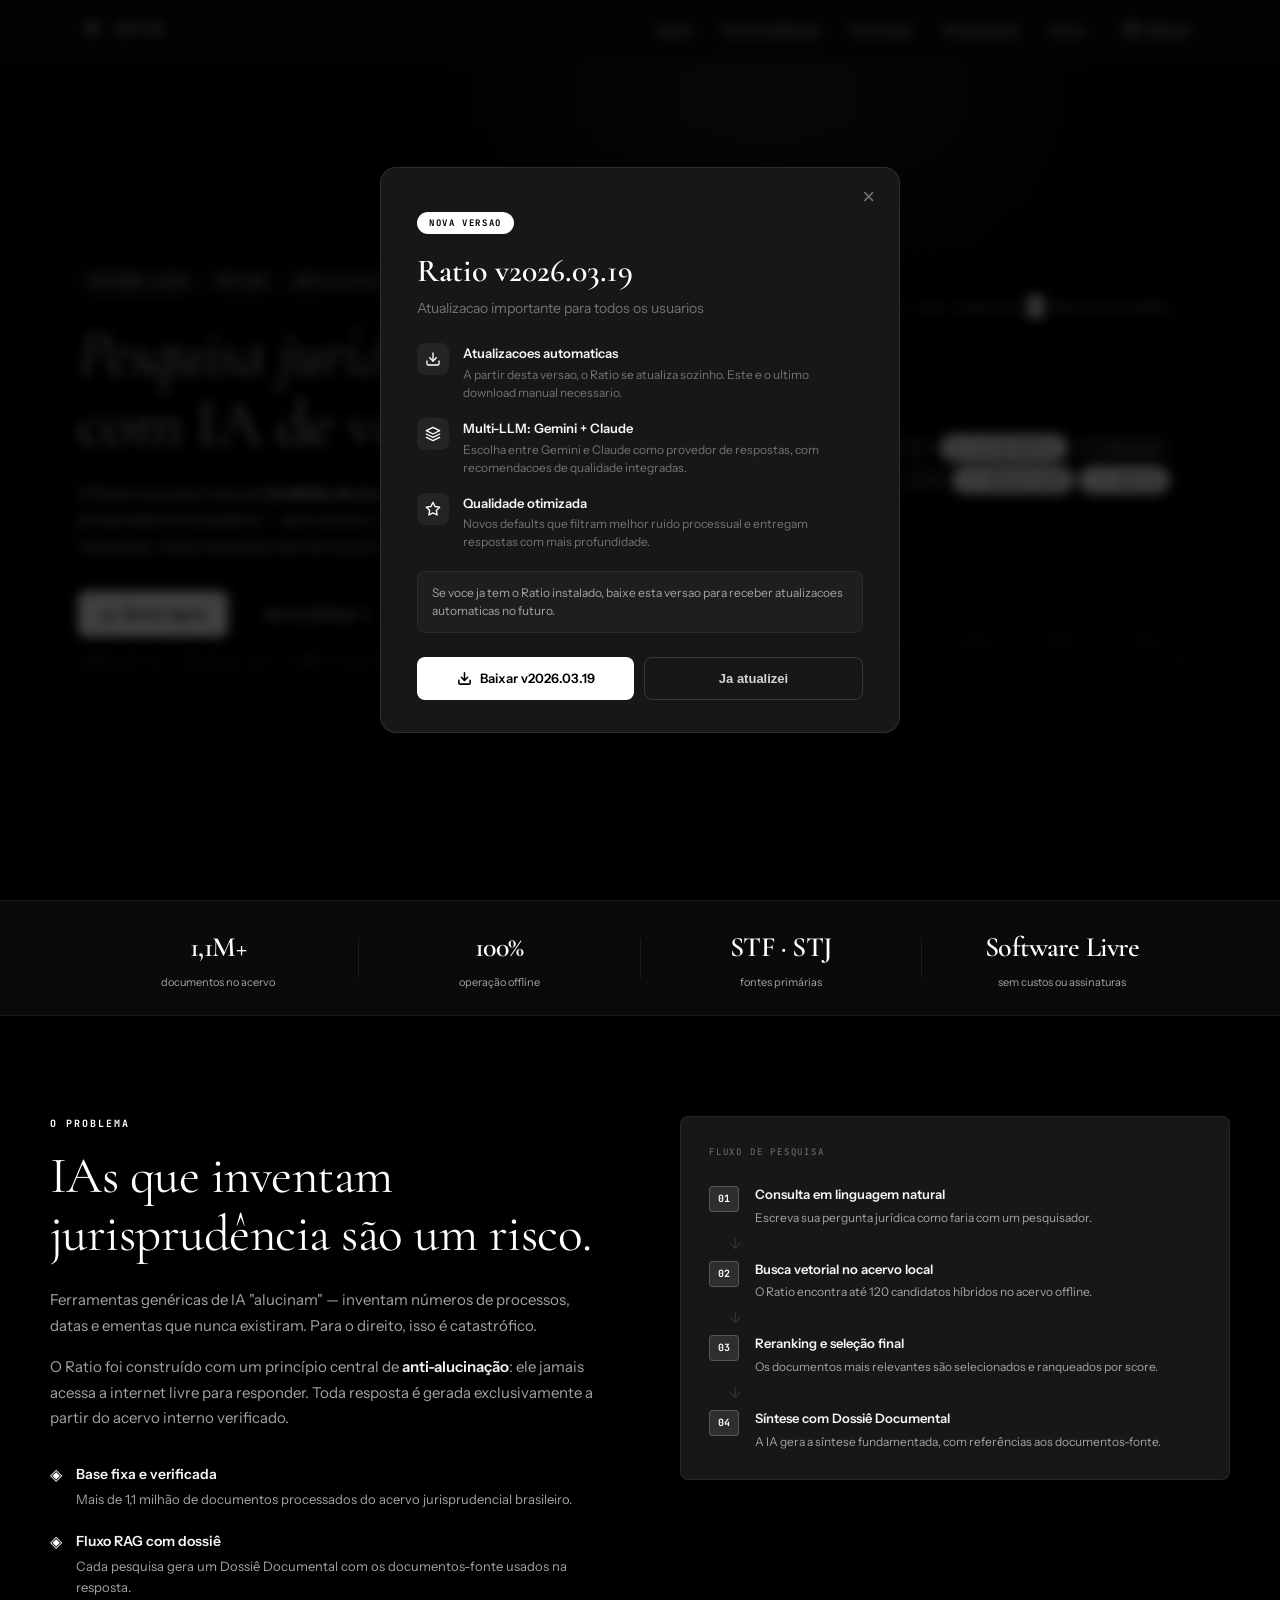
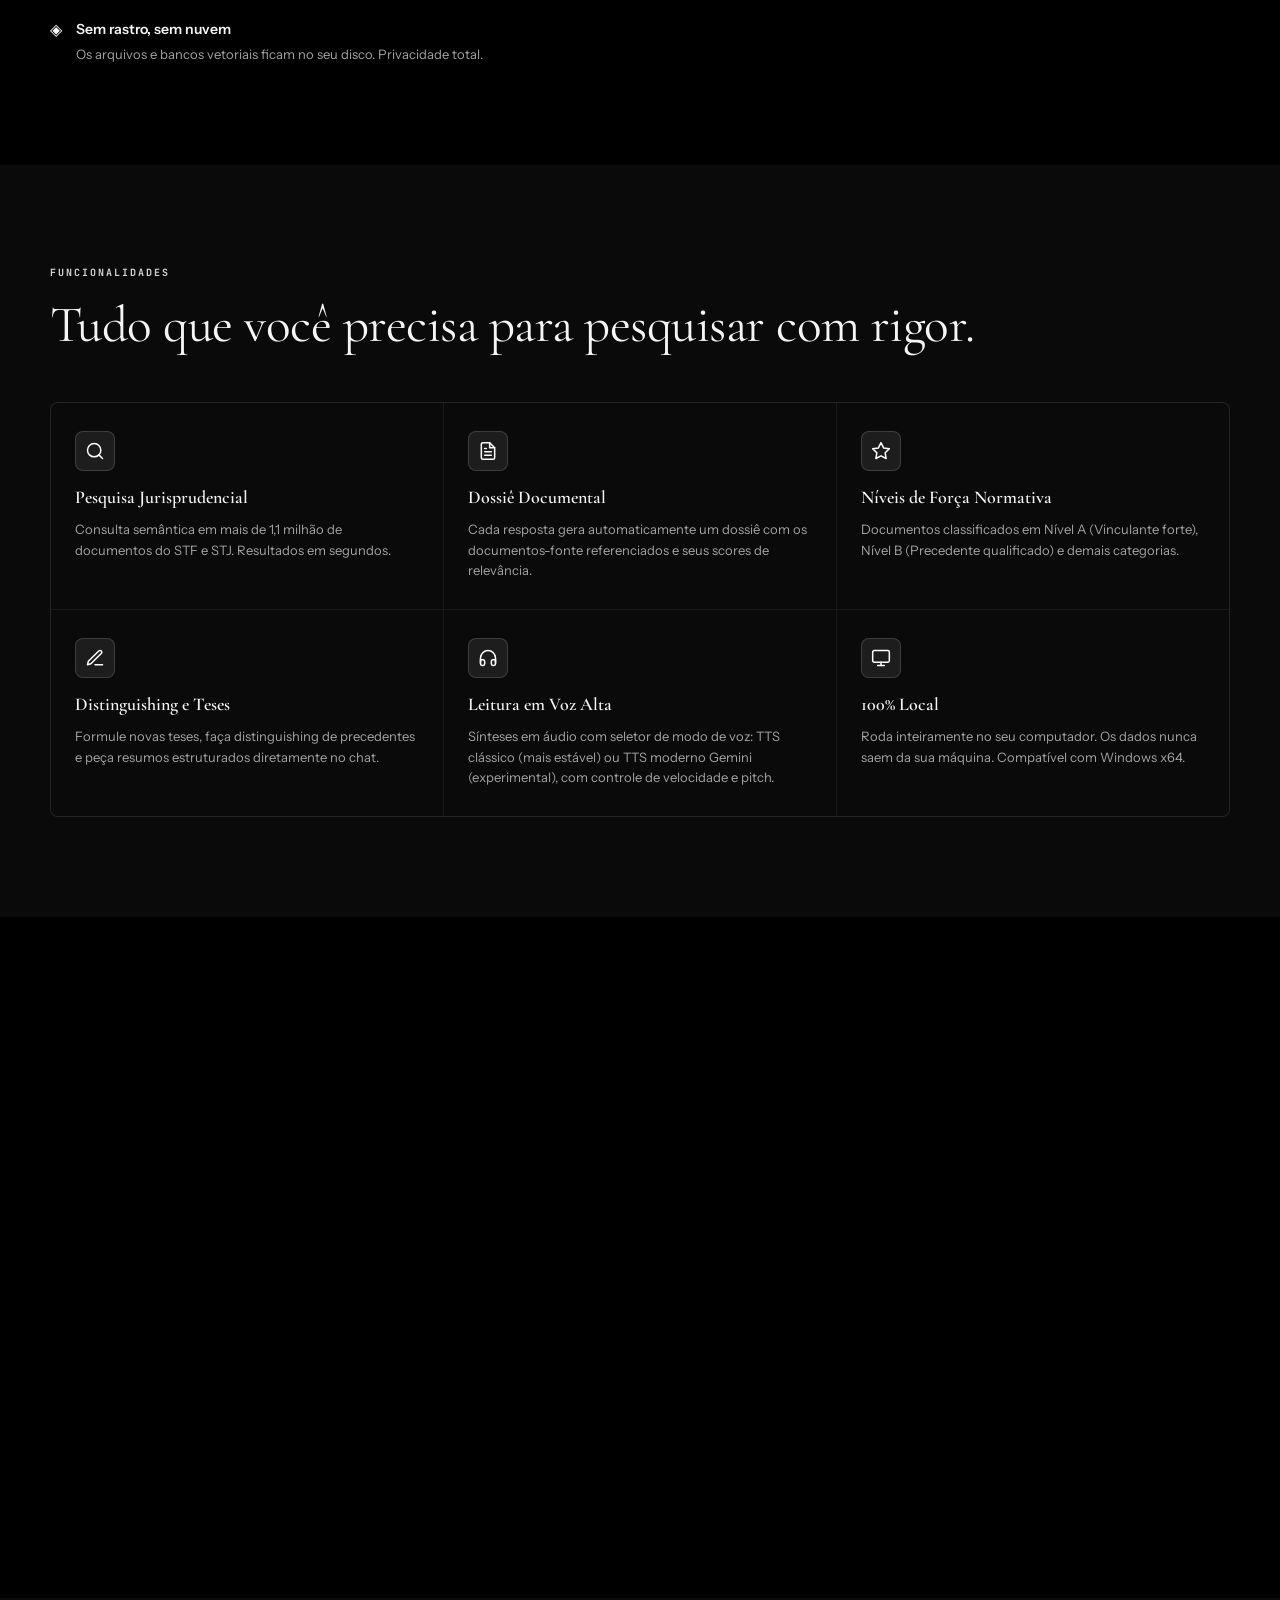
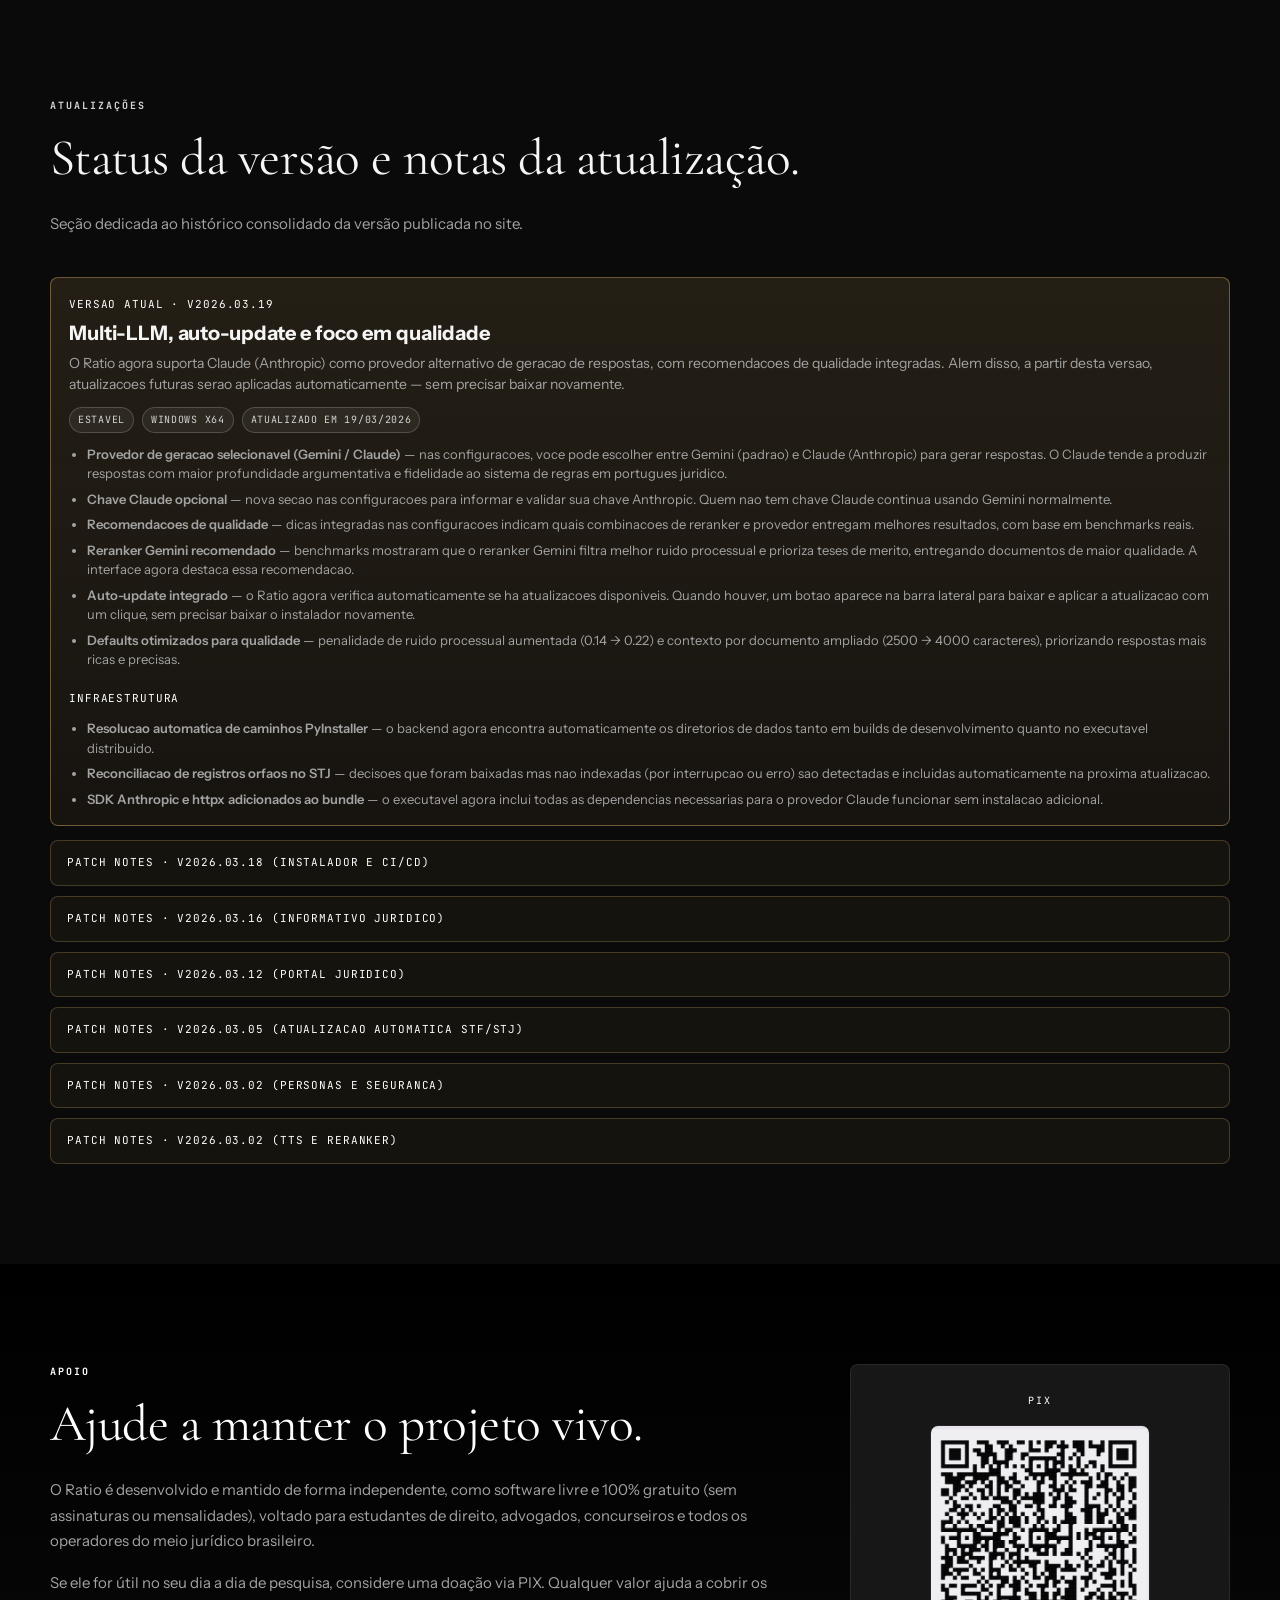
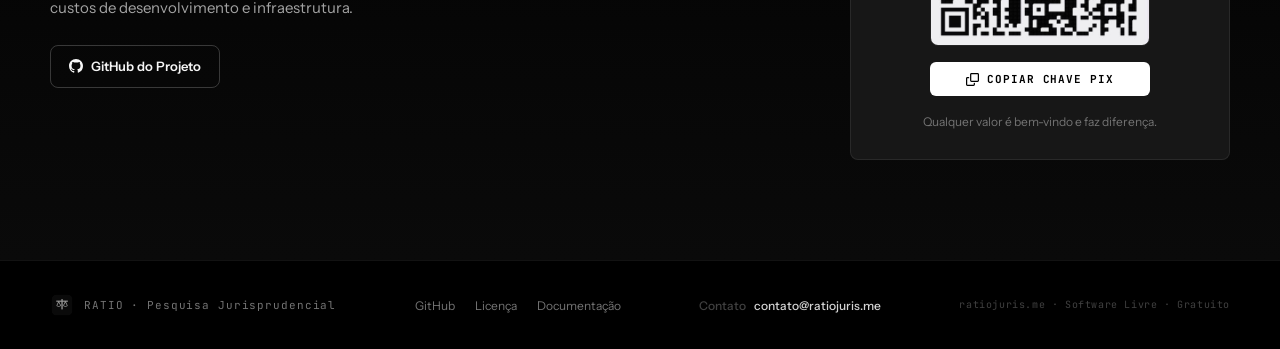
==== commit 7ed8957d: "fix: cache-bust CSS/JS references for v2026.03.19 GitHub Pages CDN was serving stale styles.css and " ====
--- a/index.html
+++ b/index.html
@@ -27,7 +27,7 @@
   <link
     href="https://fonts.googleapis.com/css2?family=Cormorant+Garamond:ital,wght@0,300;0,400;0,500;0,600;0,700;1,300;1,400;1,600&family=JetBrains+Mono:wght@400;500;700&family=Instrument+Sans:wght@400;500;600&display=swap"
     rel="stylesheet" />
-  <link rel="stylesheet" href="./styles.css" />
+  <link rel="stylesheet" href="./styles.css?v=2026.03.19" />
 </head>
 
 <body>
@@ -615,8 +615,8 @@
     </div>
   </div>
 
-  <script src="./app.js"></script>
-  <script src="./rag-animation.js"></script>
+  <script src="./app.js?v=2026.03.19"></script>
+  <script src="./rag-animation.js?v=2026.03.19"></script>
 </body>
 
 </html>
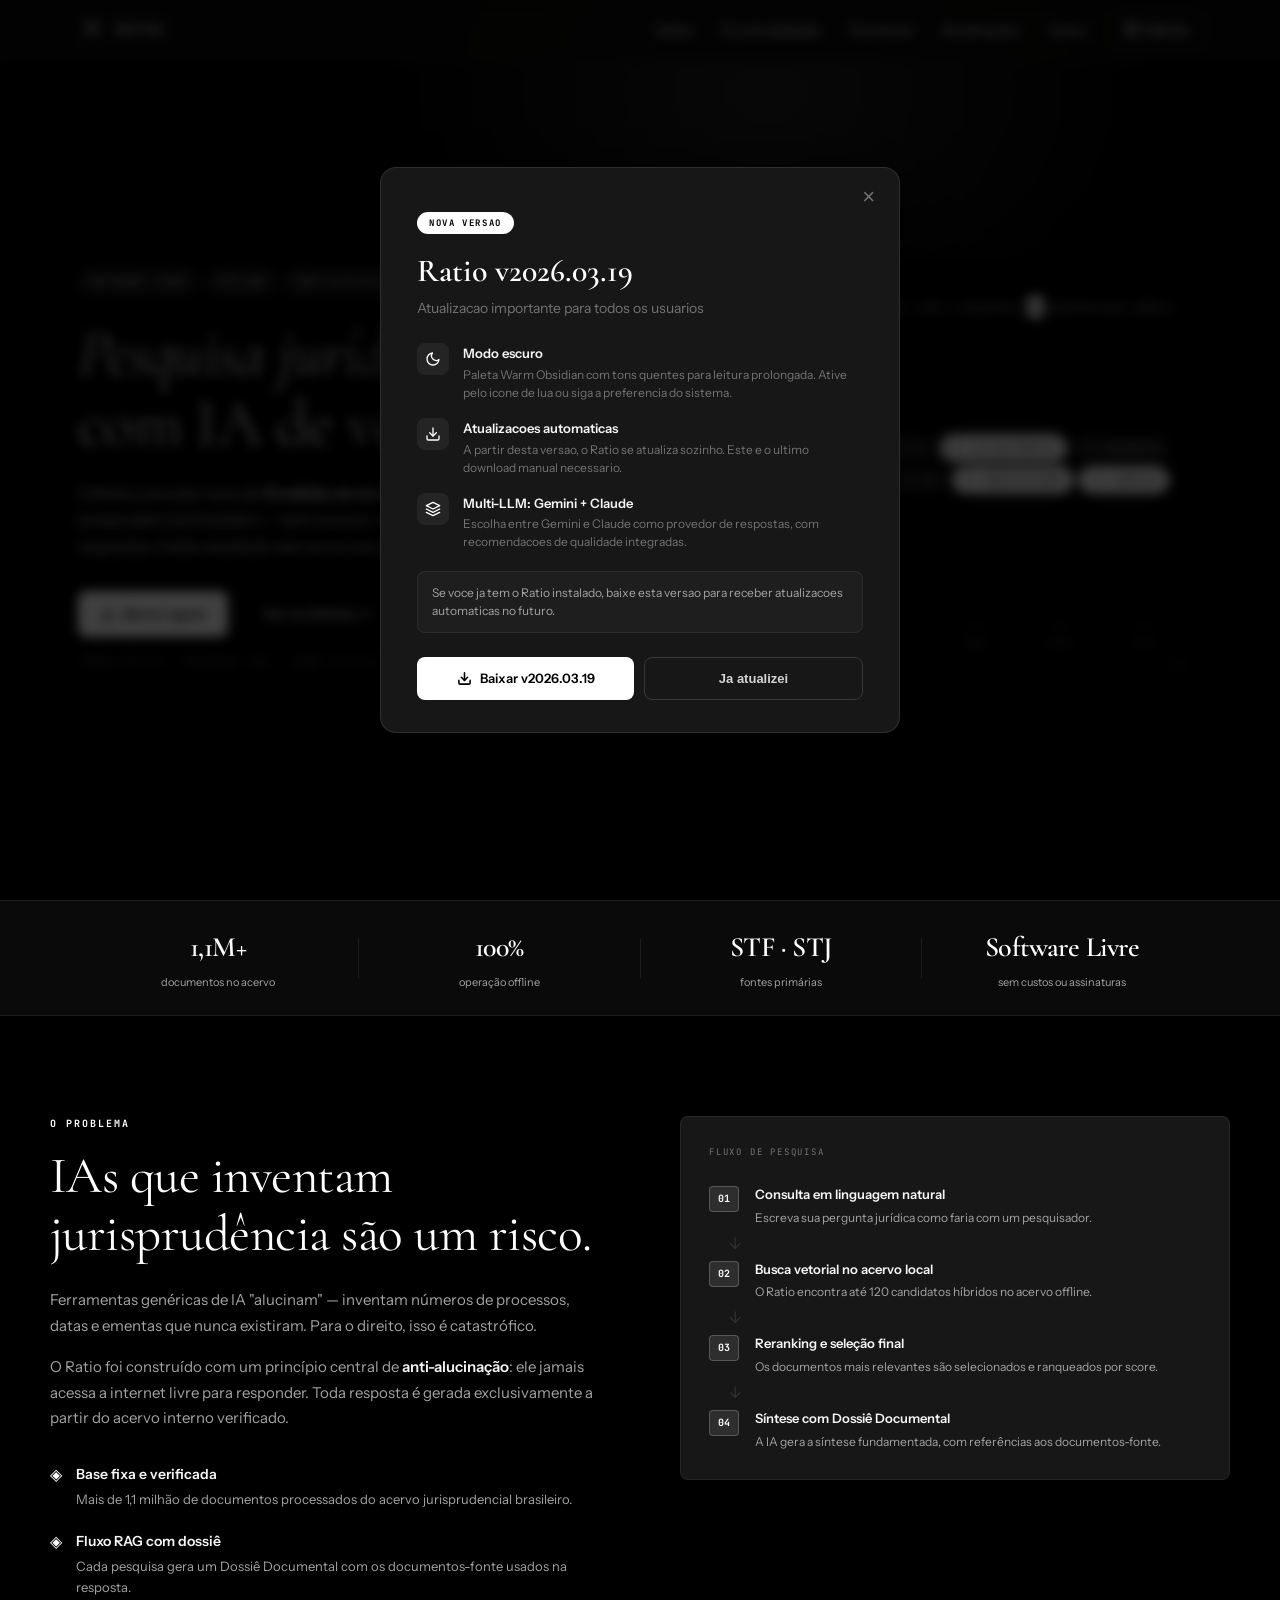
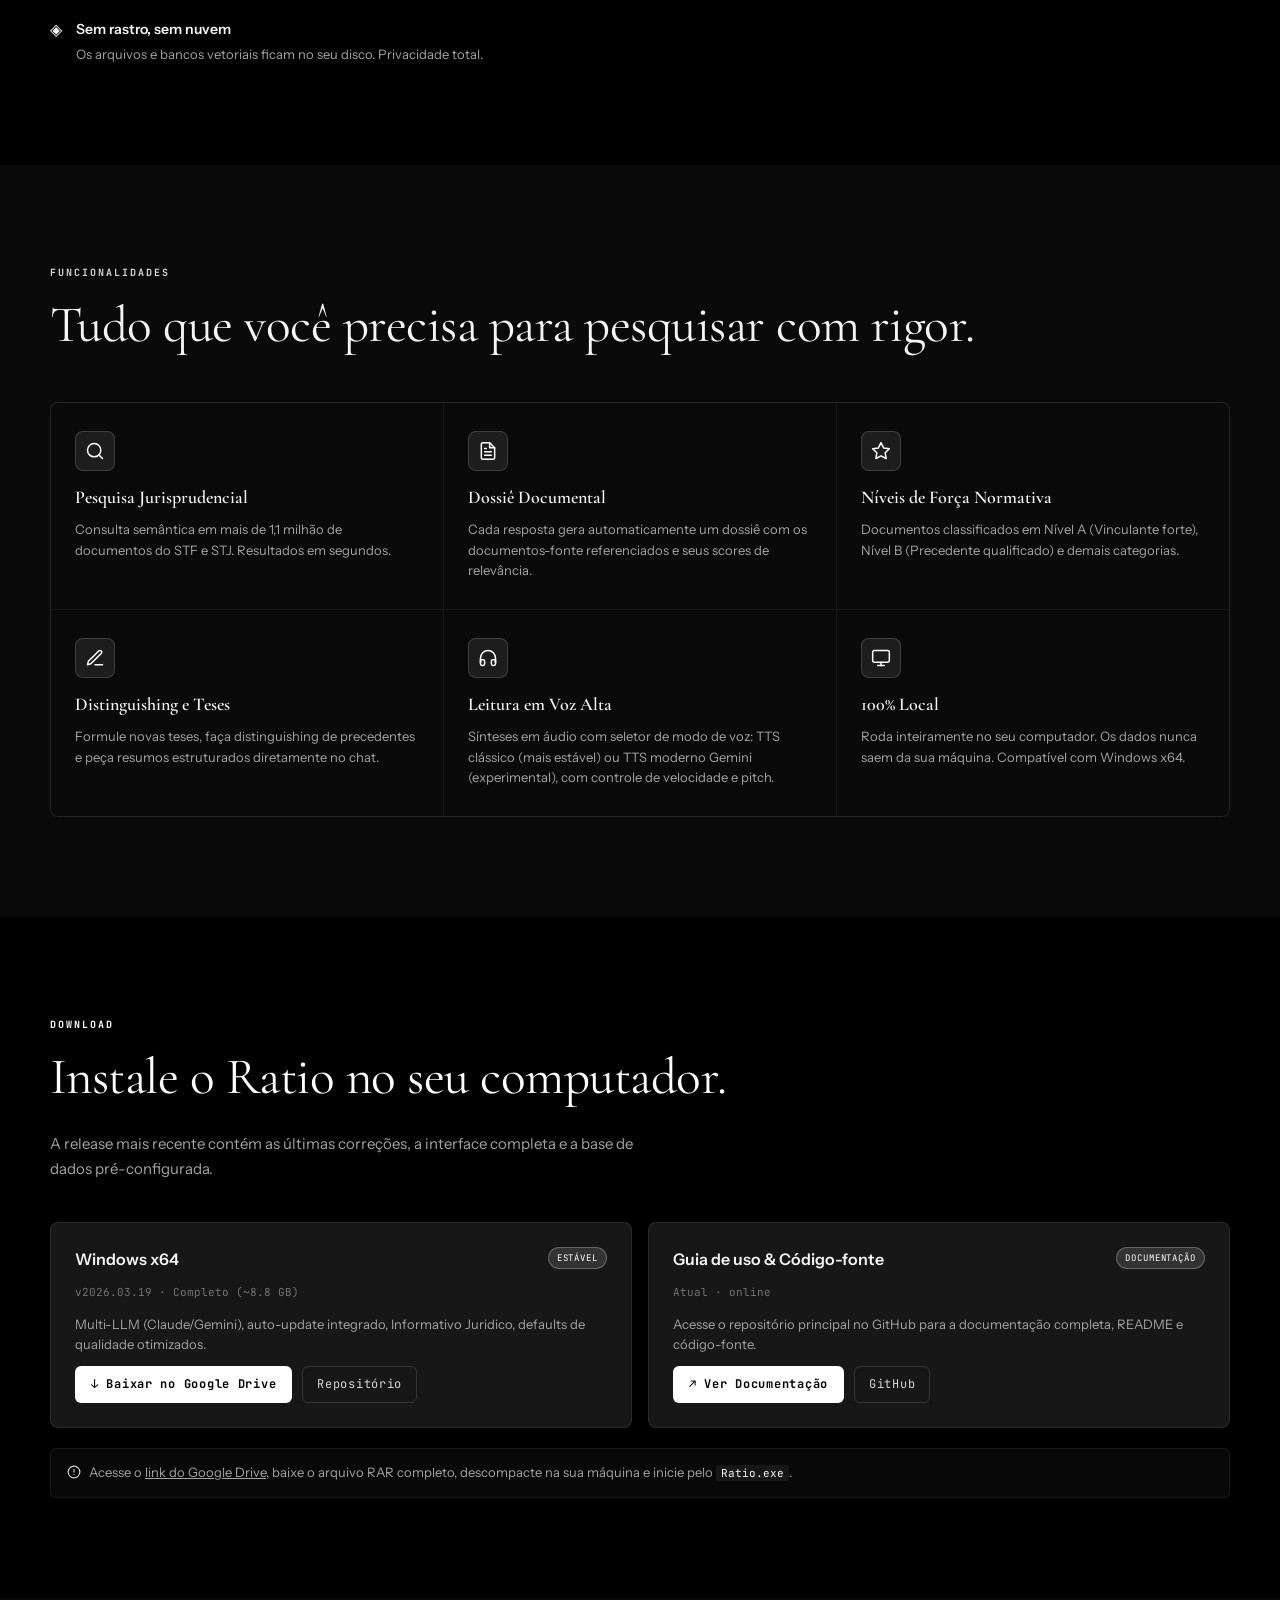
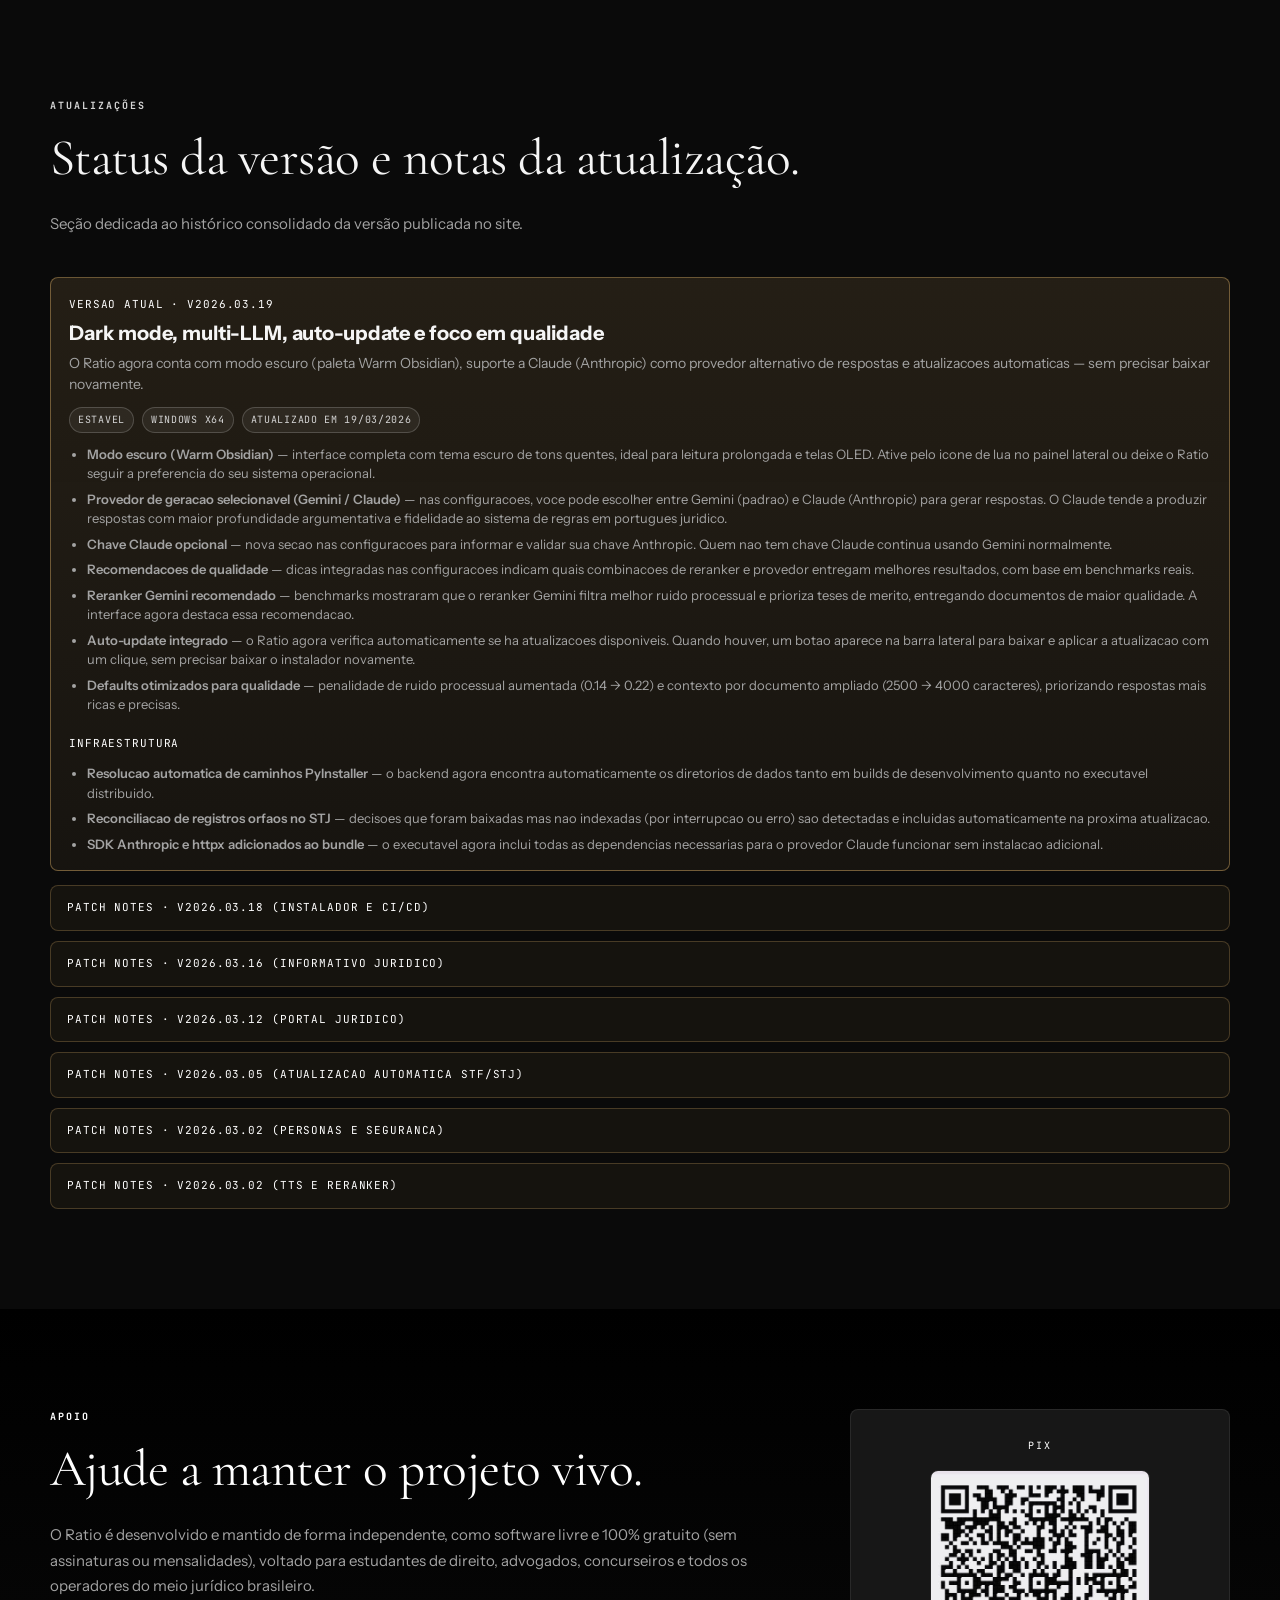
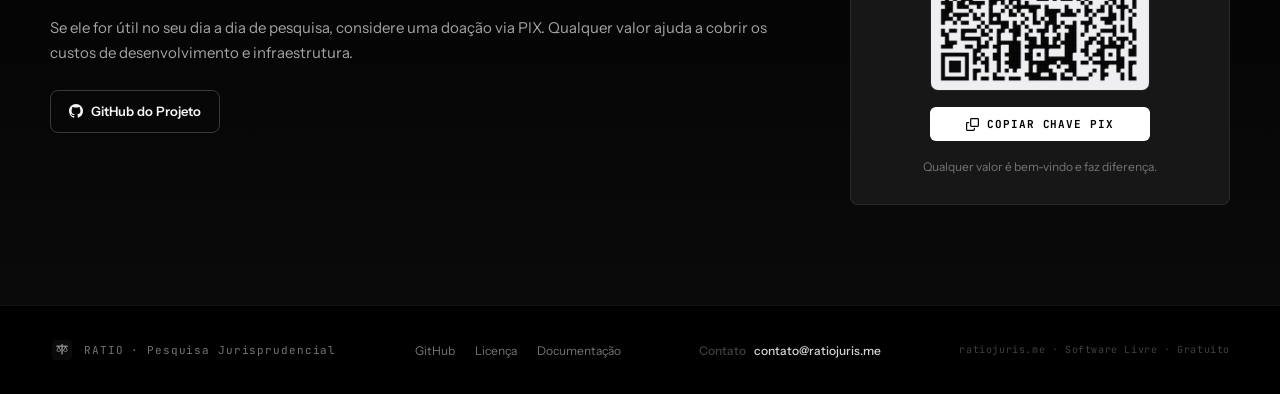
==== commit 75f77dbf: "docs: add dark mode to update notes and announcement modal Co-Authored-By: Claude Opus 4.6 <noreply@" ====
--- a/index.html
+++ b/index.html
@@ -391,14 +391,15 @@
       <div class="updates-grid">
         <div class="updates-current">
           <p class="patch-notes-title">Versao atual · v2026.03.19</p>
-          <h3 class="updates-current-title">Multi-LLM, auto-update e foco em qualidade</h3>
-          <p class="updates-current-sub">O Ratio agora suporta Claude (Anthropic) como provedor alternativo de geracao de respostas, com recomendacoes de qualidade integradas. Alem disso, a partir desta versao, atualizacoes futuras serao aplicadas automaticamente — sem precisar baixar novamente.</p>
+          <h3 class="updates-current-title">Dark mode, multi-LLM, auto-update e foco em qualidade</h3>
+          <p class="updates-current-sub">O Ratio agora conta com modo escuro (paleta Warm Obsidian), suporte a Claude (Anthropic) como provedor alternativo de respostas e atualizacoes automaticas — sem precisar baixar novamente.</p>
           <div class="updates-current-chips">
             <span class="update-chip">Estavel</span>
             <span class="update-chip">Windows x64</span>
             <span class="update-chip">Atualizado em 19/03/2026</span>
           </div>
           <ul class="patch-notes-list">
+            <li><strong>Modo escuro (Warm Obsidian)</strong> — interface completa com tema escuro de tons quentes, ideal para leitura prolongada e telas OLED. Ative pelo icone de lua no painel lateral ou deixe o Ratio seguir a preferencia do seu sistema operacional.</li>
             <li><strong>Provedor de geracao selecionavel (Gemini / Claude)</strong> — nas configuracoes, voce pode escolher entre Gemini (padrao) e Claude (Anthropic) para gerar respostas. O Claude tende a produzir respostas com maior profundidade argumentativa e fidelidade ao sistema de regras em portugues juridico.</li>
             <li><strong>Chave Claude opcional</strong> — nova secao nas configuracoes para informar e validar sua chave Anthropic. Quem nao tem chave Claude continua usando Gemini normalmente.</li>
             <li><strong>Recomendacoes de qualidade</strong> — dicas integradas nas configuracoes indicam quais combinacoes de reranker e provedor entregam melhores resultados, com base em benchmarks reais.</li>
@@ -578,6 +579,15 @@
       <div class="announce-features">
         <div class="announce-feat">
           <span class="announce-feat-icon">
+            <svg width="16" height="16" viewBox="0 0 24 24" fill="none" stroke="currentColor" stroke-width="2" stroke-linecap="round" stroke-linejoin="round"><path d="M21 12.79A9 9 0 1 1 11.21 3 7 7 0 0 0 21 12.79z"/></svg>
+          </span>
+          <div>
+            <strong>Modo escuro</strong>
+            <p>Paleta Warm Obsidian com tons quentes para leitura prolongada. Ative pelo icone de lua ou siga a preferencia do sistema.</p>
+          </div>
+        </div>
+        <div class="announce-feat">
+          <span class="announce-feat-icon">
             <svg width="16" height="16" viewBox="0 0 24 24" fill="none" stroke="currentColor" stroke-width="2" stroke-linecap="round" stroke-linejoin="round"><path d="M21 15v4a2 2 0 0 1-2 2H5a2 2 0 0 1-2-2v-4"/><polyline points="7 10 12 15 17 10"/><line x1="12" y1="15" x2="12" y2="3"/></svg>
           </span>
           <div>
@@ -594,15 +604,6 @@
             <p>Escolha entre Gemini e Claude como provedor de respostas, com recomendacoes de qualidade integradas.</p>
           </div>
         </div>
-        <div class="announce-feat">
-          <span class="announce-feat-icon">
-            <svg width="16" height="16" viewBox="0 0 24 24" fill="none" stroke="currentColor" stroke-width="2" stroke-linecap="round" stroke-linejoin="round"><polygon points="12 2 15.09 8.26 22 9.27 17 14.14 18.18 21.02 12 17.77 5.82 21.02 7 14.14 2 9.27 8.91 8.26 12 2"/></svg>
-          </span>
-          <div>
-            <strong>Qualidade otimizada</strong>
-            <p>Novos defaults que filtram melhor ruido processual e entregam respostas com mais profundidade.</p>
-          </div>
-        </div>
       </div>
       <p class="announce-note">Se voce ja tem o Ratio instalado, baixe esta versao para receber atualizacoes automaticas no futuro.</p>
       <div class="announce-actions">
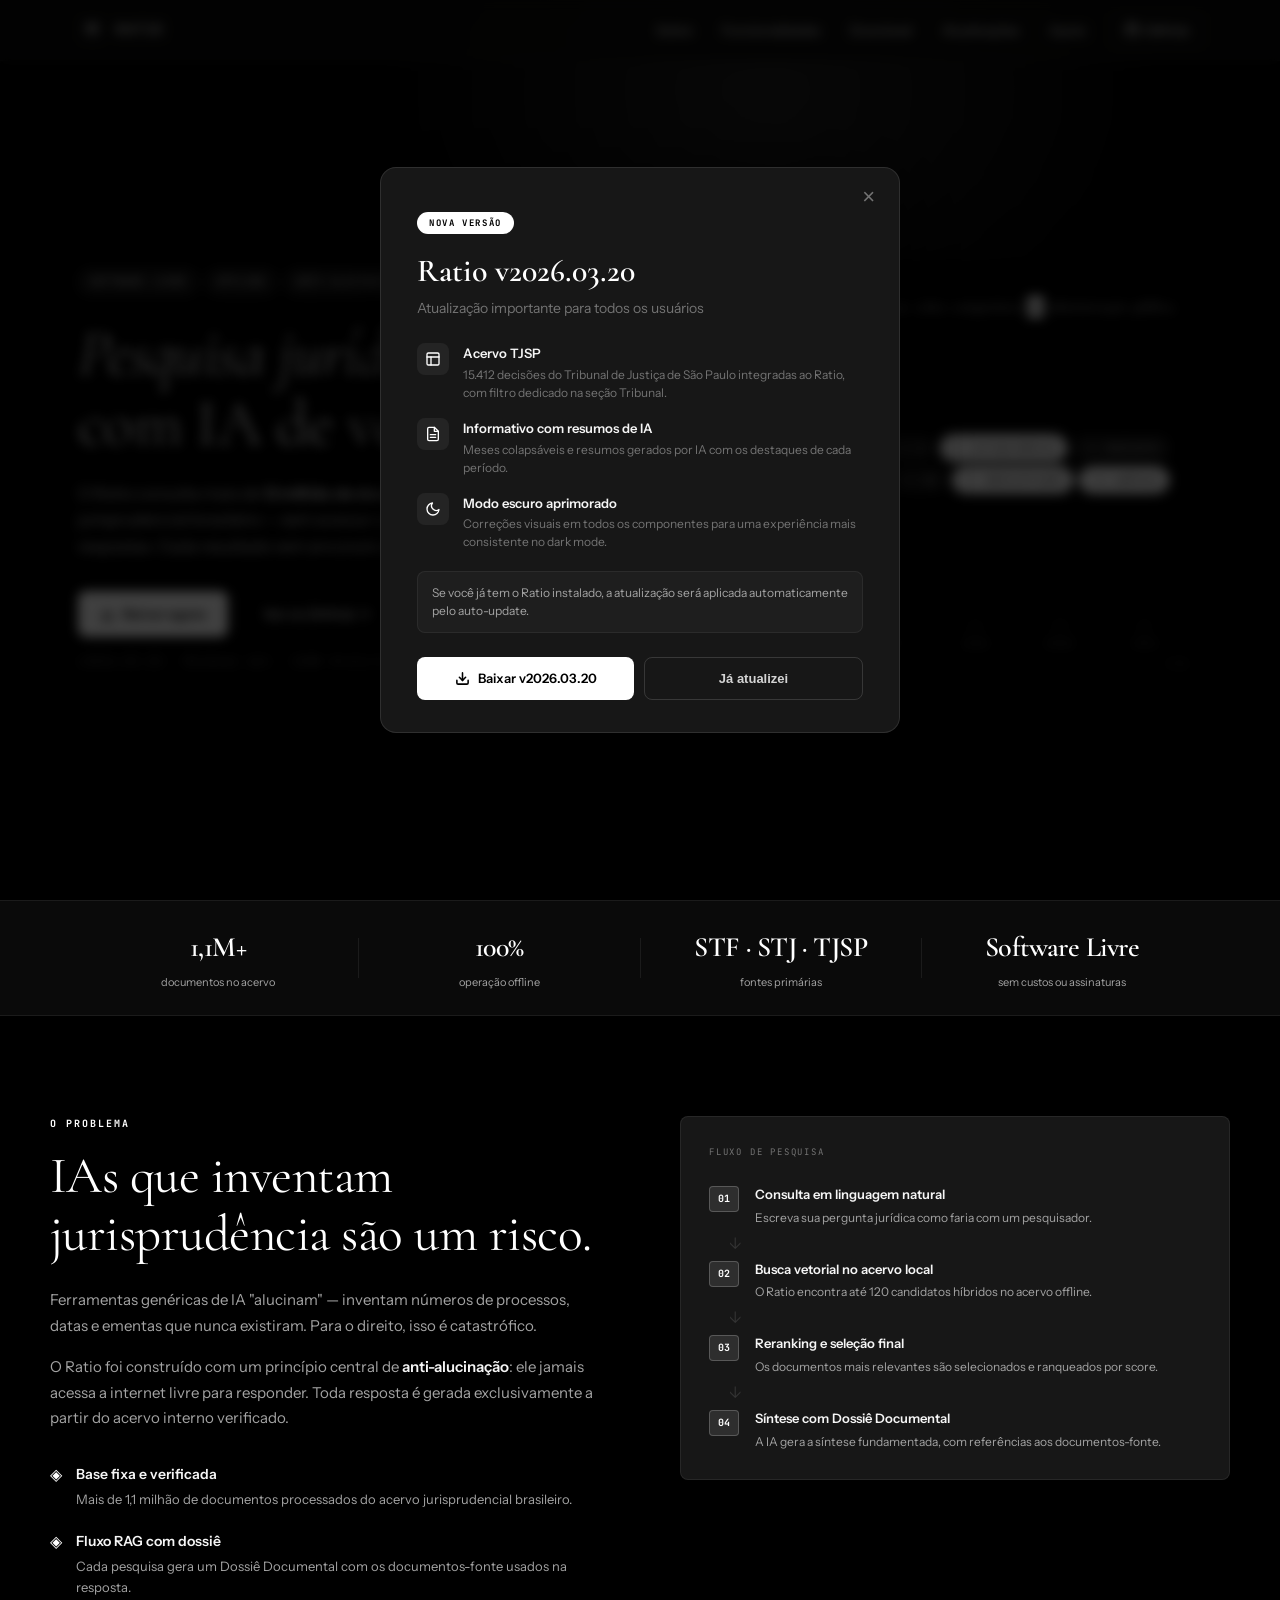
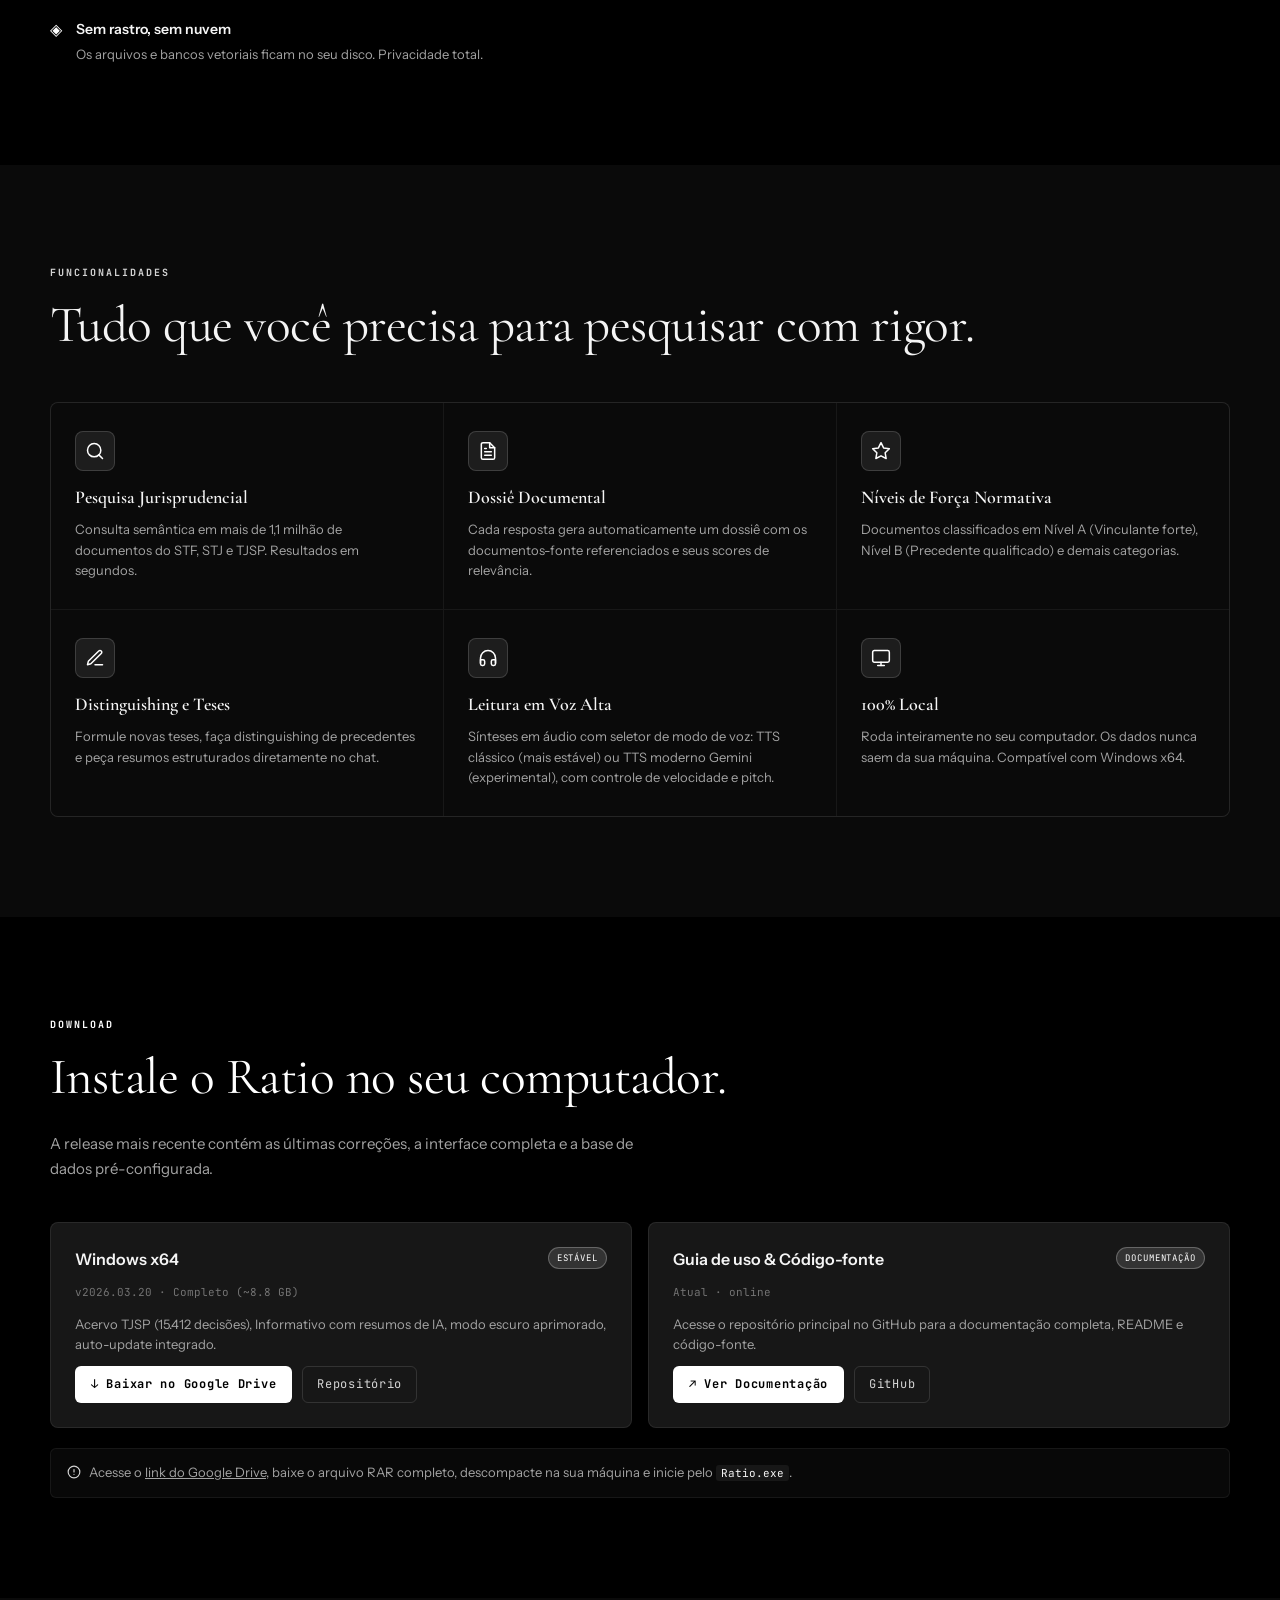
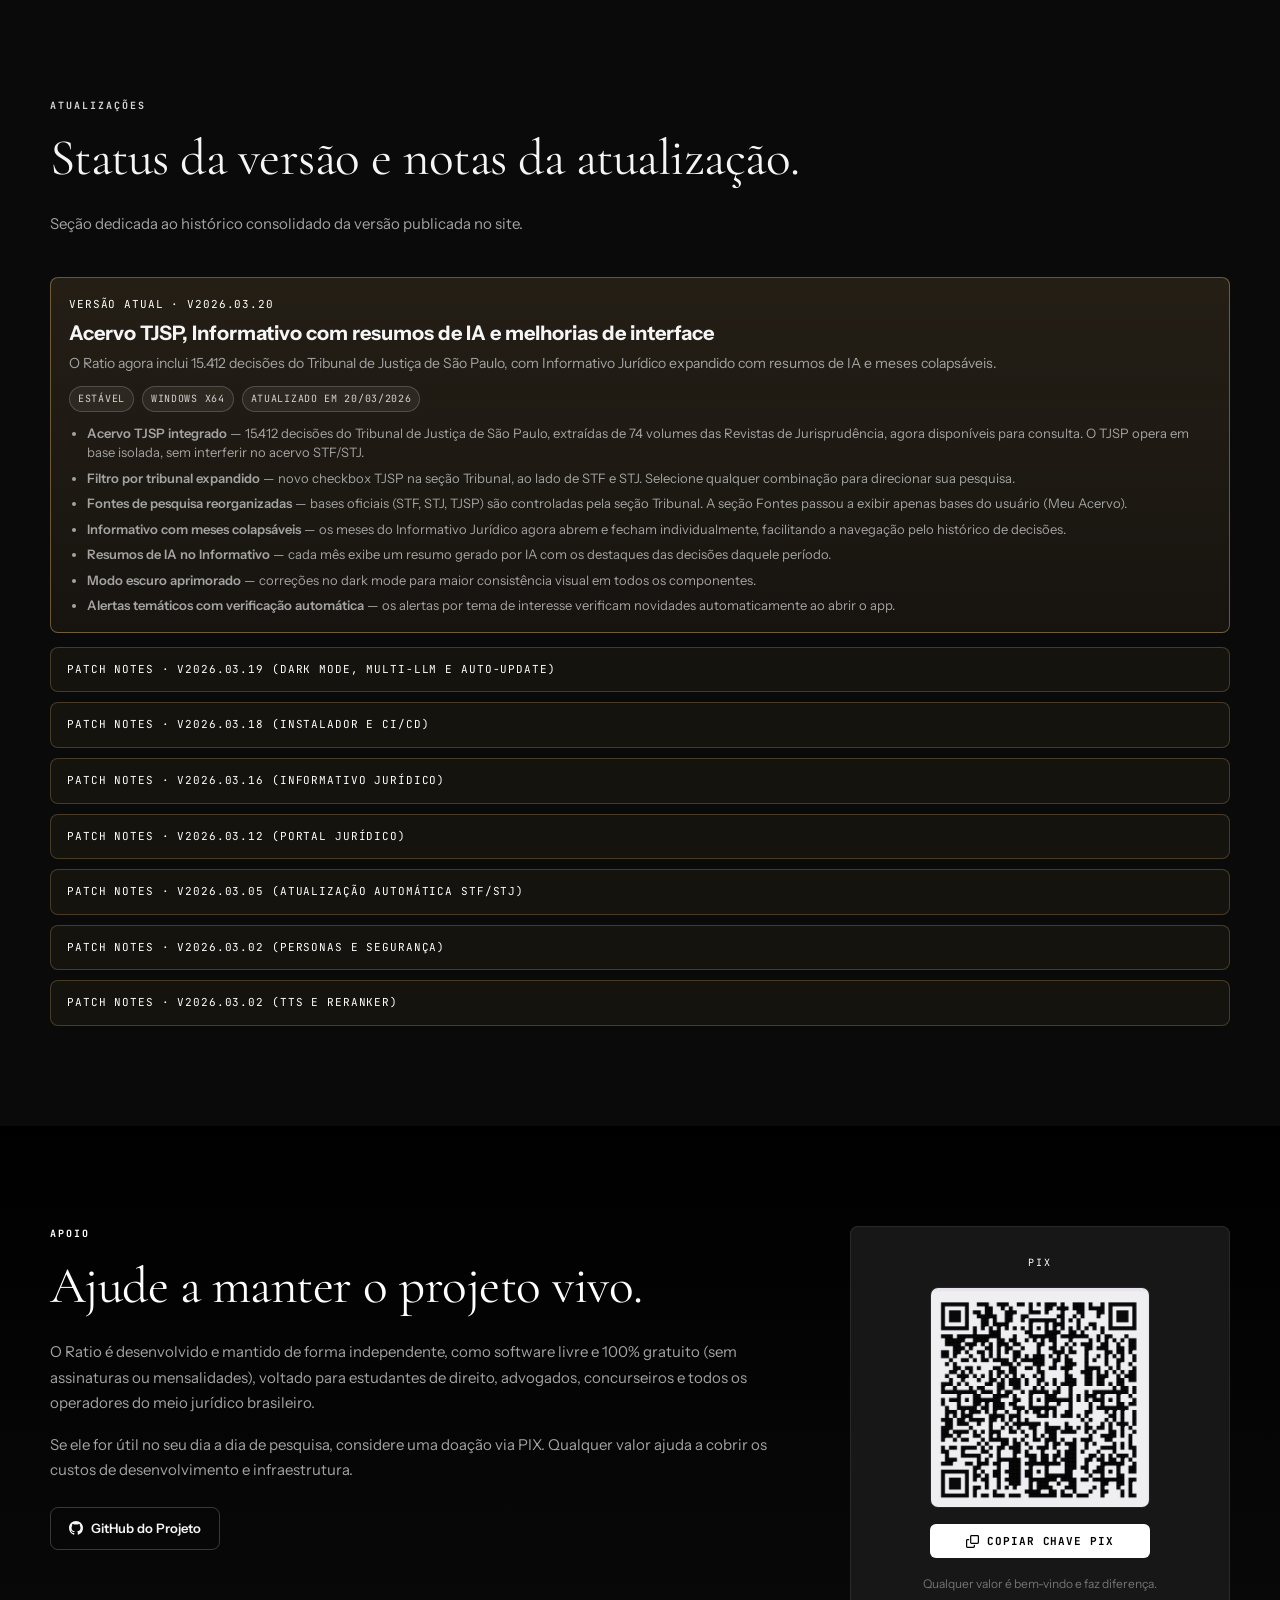
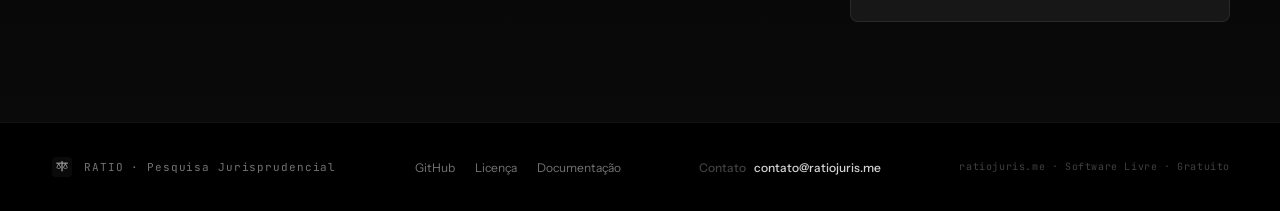
==== commit bda54dbd: "feat: v2026.03.20 — acervo TJSP, informativo com resumos de IA, correções de acentuação Co-Authored-" ====
--- a/index.html
+++ b/index.html
@@ -27,7 +27,7 @@
   <link
     href="https://fonts.googleapis.com/css2?family=Cormorant+Garamond:ital,wght@0,300;0,400;0,500;0,600;0,700;1,300;1,400;1,600&family=JetBrains+Mono:wght@400;500;700&family=Instrument+Sans:wght@400;500;600&display=swap"
     rel="stylesheet" />
-  <link rel="stylesheet" href="./styles.css?v=2026.03.19" />
+  <link rel="stylesheet" href="./styles.css?v=2026.03.20" />
 </head>
 
 <body>
@@ -91,7 +91,7 @@
           Ver no GitHub →
         </a>
       </div>
-      <p class="hero-version">v2026.03.19 · Windows x64 · 100% Gratuito</p>
+      <p class="hero-version">v2026.03.20 · Windows x64 · 100% Gratuito</p>
     </div>
     <div class="hero-visual">
       <div class="app">
@@ -184,7 +184,7 @@
       </div>
       <div class="stat-sep"></div>
       <div class="stat">
-        <span class="stat-num">STF · STJ</span>
+        <span class="stat-num">STF · STJ · TJSP</span>
         <span class="stat-label">fontes primárias</span>
       </div>
       <div class="stat-sep"></div>
@@ -289,7 +289,7 @@
             </svg>
           </div>
           <h3>Pesquisa Jurisprudencial</h3>
-          <p>Consulta semântica em mais de 1,1 milhão de documentos do STF e STJ. Resultados em segundos.</p>
+          <p>Consulta semântica em mais de 1,1 milhão de documentos do STF, STJ e TJSP. Resultados em segundos.</p>
         </div>
         <div class="feat-card">
           <div class="feat-icon-wrap">
@@ -390,85 +390,86 @@
       <p class="section-sub">Seção dedicada ao histórico consolidado da versão publicada no site.</p>
       <div class="updates-grid">
         <div class="updates-current">
-          <p class="patch-notes-title">Versao atual · v2026.03.19</p>
-          <h3 class="updates-current-title">Dark mode, multi-LLM, auto-update e foco em qualidade</h3>
-          <p class="updates-current-sub">O Ratio agora conta com modo escuro (paleta Warm Obsidian), suporte a Claude (Anthropic) como provedor alternativo de respostas e atualizacoes automaticas — sem precisar baixar novamente.</p>
+          <p class="patch-notes-title">Versão atual · v2026.03.20</p>
+          <h3 class="updates-current-title">Acervo TJSP, Informativo com resumos de IA e melhorias de interface</h3>
+          <p class="updates-current-sub">O Ratio agora inclui 15.412 decisões do Tribunal de Justiça de São Paulo, com Informativo Jurídico expandido com resumos de IA e meses colapsáveis.</p>
           <div class="updates-current-chips">
-            <span class="update-chip">Estavel</span>
+            <span class="update-chip">Estável</span>
             <span class="update-chip">Windows x64</span>
-            <span class="update-chip">Atualizado em 19/03/2026</span>
+            <span class="update-chip">Atualizado em 20/03/2026</span>
           </div>
           <ul class="patch-notes-list">
-            <li><strong>Modo escuro (Warm Obsidian)</strong> — interface completa com tema escuro de tons quentes, ideal para leitura prolongada e telas OLED. Ative pelo icone de lua no painel lateral ou deixe o Ratio seguir a preferencia do seu sistema operacional.</li>
-            <li><strong>Provedor de geracao selecionavel (Gemini / Claude)</strong> — nas configuracoes, voce pode escolher entre Gemini (padrao) e Claude (Anthropic) para gerar respostas. O Claude tende a produzir respostas com maior profundidade argumentativa e fidelidade ao sistema de regras em portugues juridico.</li>
-            <li><strong>Chave Claude opcional</strong> — nova secao nas configuracoes para informar e validar sua chave Anthropic. Quem nao tem chave Claude continua usando Gemini normalmente.</li>
-            <li><strong>Recomendacoes de qualidade</strong> — dicas integradas nas configuracoes indicam quais combinacoes de reranker e provedor entregam melhores resultados, com base em benchmarks reais.</li>
-            <li><strong>Reranker Gemini recomendado</strong> — benchmarks mostraram que o reranker Gemini filtra melhor ruido processual e prioriza teses de merito, entregando documentos de maior qualidade. A interface agora destaca essa recomendacao.</li>
-            <li><strong>Auto-update integrado</strong> — o Ratio agora verifica automaticamente se ha atualizacoes disponiveis. Quando houver, um botao aparece na barra lateral para baixar e aplicar a atualizacao com um clique, sem precisar baixar o instalador novamente.</li>
-            <li><strong>Defaults otimizados para qualidade</strong> — penalidade de ruido processual aumentada (0.14 → 0.22) e contexto por documento ampliado (2500 → 4000 caracteres), priorizando respostas mais ricas e precisas.</li>
+            <li><strong>Acervo TJSP integrado</strong> — 15.412 decisões do Tribunal de Justiça de São Paulo, extraídas de 74 volumes das Revistas de Jurisprudência, agora disponíveis para consulta. O TJSP opera em base isolada, sem interferir no acervo STF/STJ.</li>
+            <li><strong>Filtro por tribunal expandido</strong> — novo checkbox TJSP na seção Tribunal, ao lado de STF e STJ. Selecione qualquer combinação para direcionar sua pesquisa.</li>
+            <li><strong>Fontes de pesquisa reorganizadas</strong> — bases oficiais (STF, STJ, TJSP) são controladas pela seção Tribunal. A seção Fontes passou a exibir apenas bases do usuário (Meu Acervo).</li>
+            <li><strong>Informativo com meses colapsáveis</strong> — os meses do Informativo Jurídico agora abrem e fecham individualmente, facilitando a navegação pelo histórico de decisões.</li>
+            <li><strong>Resumos de IA no Informativo</strong> — cada mês exibe um resumo gerado por IA com os destaques das decisões daquele período.</li>
+            <li><strong>Modo escuro aprimorado</strong> — correções no dark mode para maior consistência visual em todos os componentes.</li>
+            <li><strong>Alertas temáticos com verificação automática</strong> — os alertas por tema de interesse verificam novidades automaticamente ao abrir o app.</li>
           </ul>
-          <p class="patch-notes-title" style="margin-top: 20px; font-size: 11px;">Infraestrutura</p>
-          <ul class="patch-notes-list">
-            <li><strong>Resolucao automatica de caminhos PyInstaller</strong> — o backend agora encontra automaticamente os diretorios de dados tanto em builds de desenvolvimento quanto no executavel distribuido.</li>
-            <li><strong>Reconciliacao de registros orfaos no STJ</strong> — decisoes que foram baixadas mas nao indexadas (por interrupcao ou erro) sao detectadas e incluidas automaticamente na proxima atualizacao.</li>
-            <li><strong>SDK Anthropic e httpx adicionados ao bundle</strong> — o executavel agora inclui todas as dependencias necessarias para o provedor Claude funcionar sem instalacao adicional.</li>
-          </ul>
         </div>
         <div class="updates-history">
+          <details class="update-history-item">
+            <summary>Patch notes · v2026.03.19 (Dark mode, multi-LLM e auto-update)</summary>
+            <div class="update-history-body">
+              <ul class="patch-notes-list">
+                <li><strong>Modo escuro (Warm Obsidian)</strong> — interface completa com tema escuro de tons quentes, ideal para leitura prolongada e telas OLED. Ative pelo ícone de lua no painel lateral ou deixe o Ratio seguir a preferência do seu sistema operacional.</li>
+                <li><strong>Provedor de geração selecionável (Gemini / Claude)</strong> — nas configurações, você pode escolher entre Gemini (padrão) e Claude (Anthropic) para gerar respostas. O Claude tende a produzir respostas com maior profundidade argumentativa.</li>
+                <li><strong>Chave Claude opcional</strong> — nova seção nas configurações para informar e validar sua chave Anthropic. Quem não tem chave Claude continua usando Gemini normalmente.</li>
+                <li><strong>Recomendações de qualidade</strong> — dicas integradas nas configurações indicam quais combinações de reranker e provedor entregam melhores resultados, com base em benchmarks reais.</li>
+                <li><strong>Auto-update integrado</strong> — o Ratio agora verifica automaticamente se há atualizações disponíveis. Quando houver, um botão aparece na barra lateral para baixar e aplicar a atualização com um clique.</li>
+              </ul>
+            </div>
+          </details>
           <details class="update-history-item">
             <summary>Patch notes · v2026.03.18 (Instalador e CI/CD)</summary>
             <div class="update-history-body">
               <ul class="patch-notes-list">
-                <li><strong>Instalador Windows com wizard</strong> — instalador padrao com tela de boas-vindas, escolha de pasta, atalhos na Area de Trabalho e menu Iniciar.</li>
+                <li><strong>Instalador Windows com wizard</strong> — instalador padrão com tela de boas-vindas, escolha de pasta, atalhos na Área de Trabalho e menu Iniciar.</li>
                 <li><strong>Auto-update delta</strong> — o Ratio baixa apenas os arquivos que mudaram, sem re-baixar o banco de dados inteiro.</li>
-                <li><strong>Reinicio automatico apos atualizacao</strong> — o Ratio oferece reiniciar automaticamente apos aplicar uma atualizacao.</li>
-                <li><strong>Scraper TJRS</strong> — novo script para baixar jurisprudencia do Tribunal de Justica do Rio Grande do Sul.</li>
-                <li><strong>Pipeline CI/CD</strong> — workflow do GitHub Actions para releases automaticas.</li>
+                <li><strong>Reinício automático após atualização</strong> — o Ratio oferece reiniciar automaticamente após aplicar uma atualização.</li>
+                <li><strong>Scraper TJRS</strong> — novo script para baixar jurisprudência do Tribunal de Justiça do Rio Grande do Sul.</li>
               </ul>
             </div>
           </details>
           <details class="update-history-item">
-            <summary>Patch notes · v2026.03.16 (Informativo Juridico)</summary>
+            <summary>Patch notes · v2026.03.16 (Informativo Jurídico)</summary>
             <div class="update-history-body">
               <ul class="patch-notes-list">
-                <li><strong>Informativo Juridico</strong> — nova secao no menu lateral que exibe as decisoes recentes mais importantes do STF e STJ, agrupadas por mes.</li>
-                <li><strong>Pesquisar mais sobre qualquer decisao</strong> — cada card do Informativo tem um botao que envia a decisao diretamente ao chat de pesquisa.</li>
-                <li><strong>Cobertura equilibrada STF e STJ</strong> — o Informativo garante que decisoes de ambos os tribunais aparecam.</li>
-                <li><strong>Dados de marco de 2026</strong> — decisoes do STJ de marco de 2026 (Informativo n. 880) agora presentes no acervo.</li>
-                <li><strong>Correcao de datas STJ</strong> — cerca de 40% das decisoes do STJ estavam sem data; todas foram recuperadas.</li>
-                <li><strong>Reconciliacao de atualizacoes interrompidas</strong> — decisoes baixadas mas nao indexadas sao incluidas automaticamente.</li>
+                <li><strong>Informativo Jurídico</strong> — nova seção no menu lateral que exibe as decisões recentes mais importantes do STF e STJ, agrupadas por mês.</li>
+                <li><strong>Pesquisar mais sobre qualquer decisão</strong> — cada card do Informativo tem um botão que envia a decisão diretamente ao chat de pesquisa.</li>
+                <li><strong>Cobertura equilibrada STF e STJ</strong> — o Informativo garante que decisões de ambos os tribunais apareçam.</li>
+                <li><strong>Dados de março de 2026</strong> — decisões do STJ de março de 2026 (Informativo n. 880) agora presentes no acervo.</li>
+                <li><strong>Correção de datas STJ</strong> — cerca de 40% das decisões do STJ estavam sem data; todas foram recuperadas.</li>
               </ul>
             </div>
           </details>
           <details class="update-history-item">
-            <summary>Patch notes · v2026.03.12 (Portal Juridico)</summary>
+            <summary>Patch notes · v2026.03.12 (Portal Jurídico)</summary>
             <div class="update-history-body">
               <ul class="patch-notes-list">
-                <li><strong>Compatibilidade automatica com qualquer computador</strong> — o Ratio agora detecta se a sua placa de video e compativel e ajusta sozinho, sem mensagens tecnicas.</li>
-                <li><strong>Cards coloridos por tribunal</strong> — documentos do STF e do STJ com cores distintas no Dossie Documental.</li>
-                <li><strong>Sugestoes de pesquisa</strong> — exemplos prontos de perguntas juridicas na tela inicial.</li>
-                <li><strong>Dossie Documental mais visivel</strong> — painel de documentos-fonte mais destacado, com animacao de entrada.</li>
-                <li><strong>Guia de parametros em linguagem simples</strong> — nova aba de ajuda sem termos tecnicos.</li>
-                <li><strong>Feed de atualizacoes jurisprudenciais</strong> — painel com decisoes recentes do STF e STJ na tela inicial.</li>
-                <li><strong>Alertas por tema de interesse</strong> — salve temas e receba avisos automaticos sobre novidades.</li>
+                <li><strong>Compatibilidade automática com qualquer computador</strong> — o Ratio agora detecta se a sua placa de vídeo é compatível e ajusta sozinho, sem mensagens técnicas.</li>
+                <li><strong>Cards coloridos por tribunal</strong> — documentos do STF e do STJ com cores distintas no Dossiê Documental.</li>
+                <li><strong>Sugestões de pesquisa</strong> — exemplos prontos de perguntas jurídicas na tela inicial.</li>
+                <li><strong>Dossiê Documental mais visível</strong> — painel de documentos-fonte mais destacado, com animação de entrada.</li>
+                <li><strong>Guia de parâmetros em linguagem simples</strong> — nova aba de ajuda sem termos técnicos.</li>
+                <li><strong>Feed de atualizações jurisprudenciais</strong> — painel com decisões recentes do STF e STJ na tela inicial.</li>
+                <li><strong>Alertas por tema de interesse</strong> — salve temas e receba avisos automáticos sobre novidades.</li>
               </ul>
             </div>
           </details>
           <details class="update-history-item">
-            <summary>Patch notes · v2026.03.05 (Atualizacao automatica STF/STJ)</summary>
+            <summary>Patch notes · v2026.03.05 (Atualização automática STF/STJ)</summary>
             <div class="update-history-body">
               <ul class="patch-notes-list">
-                <li>Novo fluxo de <strong>atualizacao automatica STF/STJ</strong> no app, executado em segundo plano a partir do botao de atualizacao.</li>
-                <li>Pipeline oficial completo com coleta, tratamento dos dados e gravacao no banco vetorial com checagens de integridade.</li>
-                <li>Atualizacao <strong>incremental</strong> para 2026+, com cursor da ultima data verificada no STF para evitar reprocessamento desnecessario.</li>
-                <li>Deduplicacao reforcada e filtros de existencia antes da gravacao para nao duplicar jurisprudencia ja indexada.</li>
-                <li>Painel de status agora exibe <strong>ultima verificacao</strong> e ate qual data STF/STJ foi atualizado.</li>
-                <li>Durante a etapa STF, o sistema pode abrir uma nova janela do Chrome para validacao do portal oficial.</li>
+                <li>Novo fluxo de <strong>atualização automática STF/STJ</strong> no app, executado em segundo plano a partir do botão de atualização.</li>
+                <li>Atualização <strong>incremental</strong> para 2026+, com cursor da última data verificada no STF para evitar reprocessamento desnecessário.</li>
+                <li>Painel de status agora exibe <strong>última verificação</strong> e até qual data STF/STJ foi atualizado.</li>
               </ul>
             </div>
           </details>
           <details class="update-history-item">
-            <summary>Patch notes · v2026.03.02 (Personas e Seguranca)</summary>
+            <summary>Patch notes · v2026.03.02 (Personas e Segurança)</summary>
             <div class="update-history-body">
               <ul class="patch-notes-list">
                 <li>Novo sistema de <strong>Personas de Resposta</strong>: 4 modos que adaptam o estilo da resposta ao objetivo do usuário — <code>Visão Geral</code> (padrão), <code>Parecer Jurídico</code> (advogados), <code>Estudos</code> (concurseiros) e <code>Petição</code> (peças processuais).</li>
@@ -573,51 +574,51 @@
   <div class="announce-overlay" id="announceOverlay">
     <div class="announce-modal" id="announceModal">
       <button class="announce-close" id="announceClose" aria-label="Fechar">&times;</button>
-      <div class="announce-badge">NOVA VERSAO</div>
-      <h2 class="announce-title">Ratio v2026.03.19</h2>
-      <p class="announce-sub">Atualizacao importante para todos os usuarios</p>
+      <div class="announce-badge">NOVA VERSÃO</div>
+      <h2 class="announce-title">Ratio v2026.03.20</h2>
+      <p class="announce-sub">Atualização importante para todos os usuários</p>
       <div class="announce-features">
+        <div class="announce-feat">
+          <span class="announce-feat-icon">
+            <svg width="16" height="16" viewBox="0 0 24 24" fill="none" stroke="currentColor" stroke-width="2" stroke-linecap="round" stroke-linejoin="round"><rect x="3" y="3" width="18" height="18" rx="2"/><path d="M3 9h18"/><path d="M9 21V9"/></svg>
+          </span>
+          <div>
+            <strong>Acervo TJSP</strong>
+            <p>15.412 decisões do Tribunal de Justiça de São Paulo integradas ao Ratio, com filtro dedicado na seção Tribunal.</p>
+          </div>
+        </div>
+        <div class="announce-feat">
+          <span class="announce-feat-icon">
+            <svg width="16" height="16" viewBox="0 0 24 24" fill="none" stroke="currentColor" stroke-width="2" stroke-linecap="round" stroke-linejoin="round"><path d="M14 2H6a2 2 0 0 0-2 2v16a2 2 0 0 0 2 2h12a2 2 0 0 0 2-2V8z"/><polyline points="14 2 14 8 20 8"/><line x1="16" y1="13" x2="8" y2="13"/><line x1="16" y1="17" x2="8" y2="17"/></svg>
+          </span>
+          <div>
+            <strong>Informativo com resumos de IA</strong>
+            <p>Meses colapsáveis e resumos gerados por IA com os destaques de cada período.</p>
+          </div>
+        </div>
         <div class="announce-feat">
           <span class="announce-feat-icon">
             <svg width="16" height="16" viewBox="0 0 24 24" fill="none" stroke="currentColor" stroke-width="2" stroke-linecap="round" stroke-linejoin="round"><path d="M21 12.79A9 9 0 1 1 11.21 3 7 7 0 0 0 21 12.79z"/></svg>
           </span>
           <div>
-            <strong>Modo escuro</strong>
-            <p>Paleta Warm Obsidian com tons quentes para leitura prolongada. Ative pelo icone de lua ou siga a preferencia do sistema.</p>
-          </div>
-        </div>
-        <div class="announce-feat">
-          <span class="announce-feat-icon">
-            <svg width="16" height="16" viewBox="0 0 24 24" fill="none" stroke="currentColor" stroke-width="2" stroke-linecap="round" stroke-linejoin="round"><path d="M21 15v4a2 2 0 0 1-2 2H5a2 2 0 0 1-2-2v-4"/><polyline points="7 10 12 15 17 10"/><line x1="12" y1="15" x2="12" y2="3"/></svg>
-          </span>
-          <div>
-            <strong>Atualizacoes automaticas</strong>
-            <p>A partir desta versao, o Ratio se atualiza sozinho. Este e o ultimo download manual necessario.</p>
-          </div>
-        </div>
-        <div class="announce-feat">
-          <span class="announce-feat-icon">
-            <svg width="16" height="16" viewBox="0 0 24 24" fill="none" stroke="currentColor" stroke-width="2" stroke-linecap="round" stroke-linejoin="round"><path d="M12 2L2 7l10 5 10-5-10-5z"/><path d="M2 17l10 5 10-5"/><path d="M2 12l10 5 10-5"/></svg>
-          </span>
-          <div>
-            <strong>Multi-LLM: Gemini + Claude</strong>
-            <p>Escolha entre Gemini e Claude como provedor de respostas, com recomendacoes de qualidade integradas.</p>
-          </div>
-        </div>
-      </div>
-      <p class="announce-note">Se voce ja tem o Ratio instalado, baixe esta versao para receber atualizacoes automaticas no futuro.</p>
+            <strong>Modo escuro aprimorado</strong>
+            <p>Correções visuais em todos os componentes para uma experiência mais consistente no dark mode.</p>
+          </div>
+        </div>
+      </div>
+      <p class="announce-note">Se você já tem o Ratio instalado, a atualização será aplicada automaticamente pelo auto-update.</p>
       <div class="announce-actions">
         <a href="https://drive.google.com/file/d/1HuLyM7TpFbn8sWjkRGX7Gp32rhMJv2fo/view?usp=sharing" target="_blank" rel="noopener noreferrer" class="btn btn-primary announce-btn">
           <svg width="15" height="15" viewBox="0 0 24 24" fill="none" stroke="currentColor" stroke-width="2.5" stroke-linecap="round" stroke-linejoin="round"><path d="M21 15v4a2 2 0 0 1-2 2H5a2 2 0 0 1-2-2v-4"/><polyline points="7 10 12 15 17 10"/><line x1="12" y1="15" x2="12" y2="3"/></svg>
-          Baixar v2026.03.19
+          Baixar v2026.03.20
         </a>
-        <button class="btn btn-ghost announce-btn" id="announceDismiss">Ja atualizei</button>
+        <button class="btn btn-ghost announce-btn" id="announceDismiss">Já atualizei</button>
       </div>
     </div>
   </div>
 
-  <script src="./app.js?v=2026.03.19"></script>
-  <script src="./rag-animation.js?v=2026.03.19"></script>
+  <script src="./app.js?v=2026.03.20"></script>
+  <script src="./rag-animation.js?v=2026.03.20"></script>
 </body>
 
 </html>
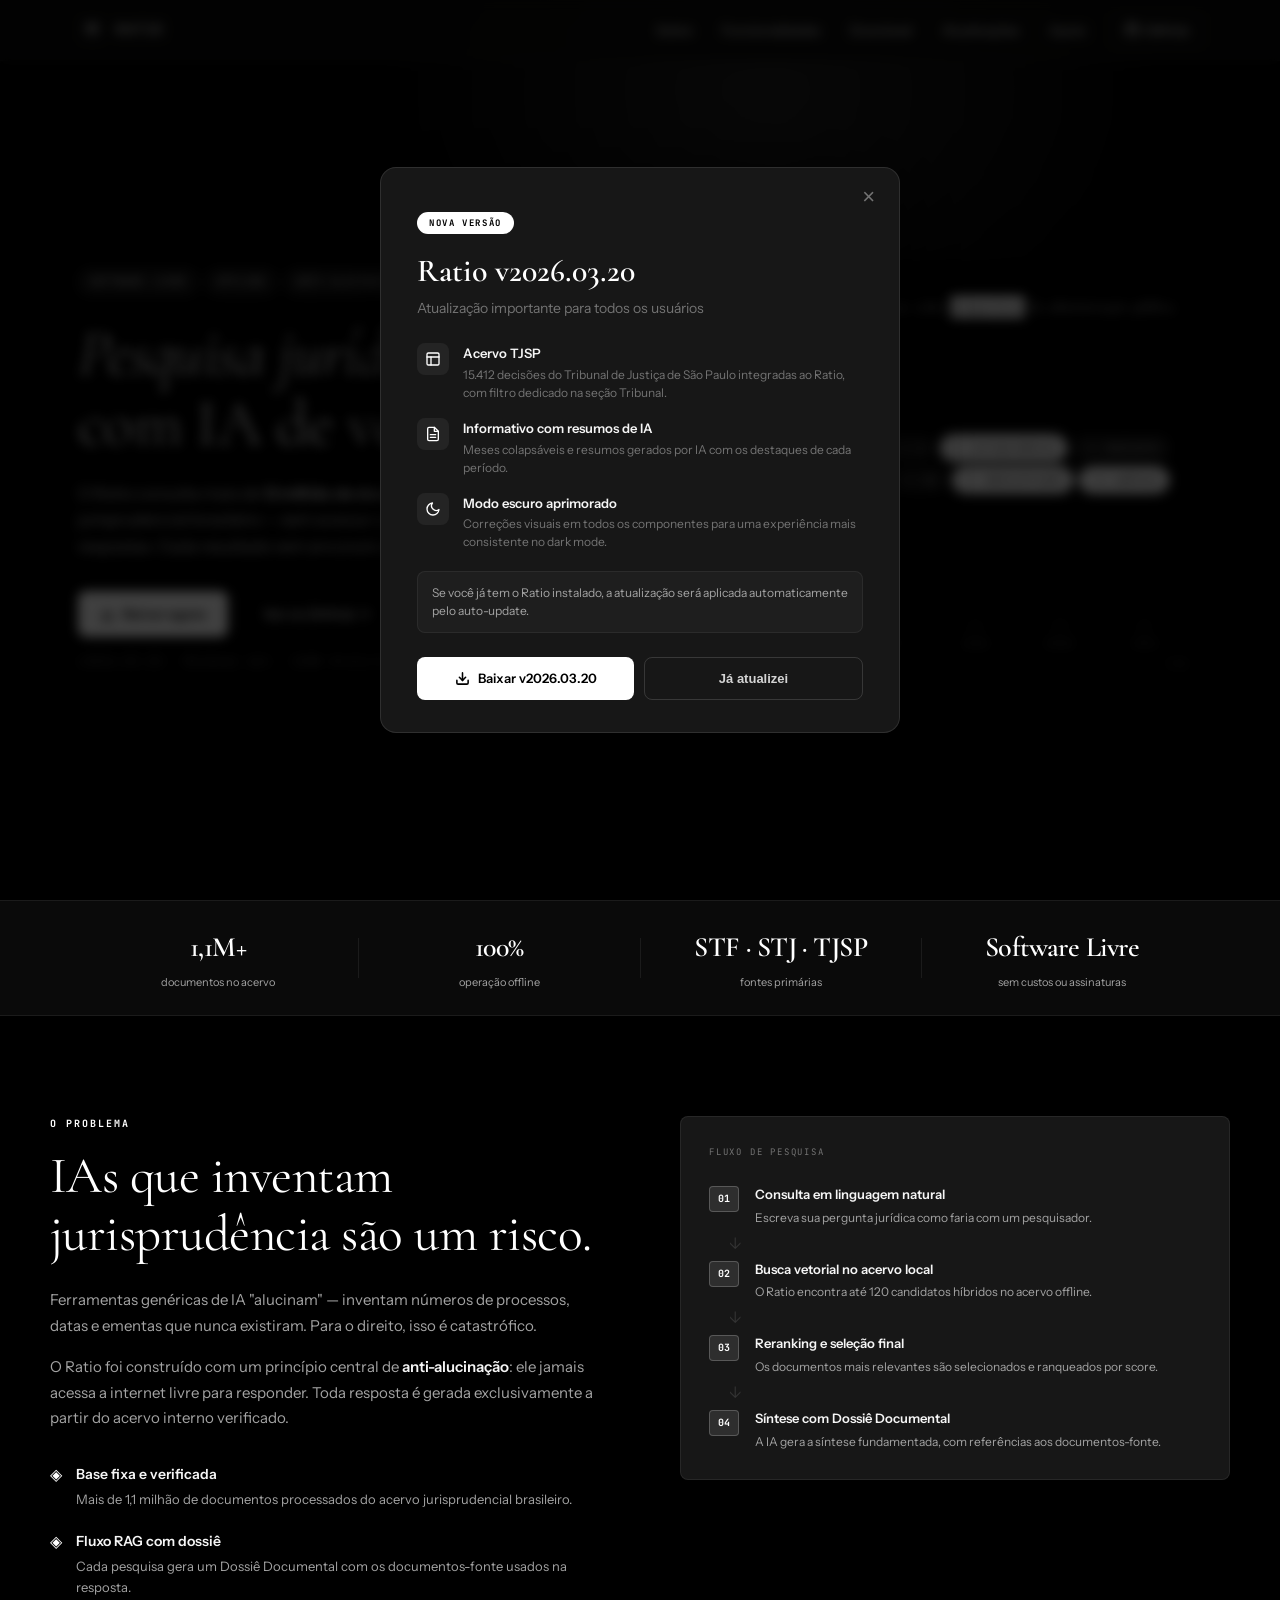
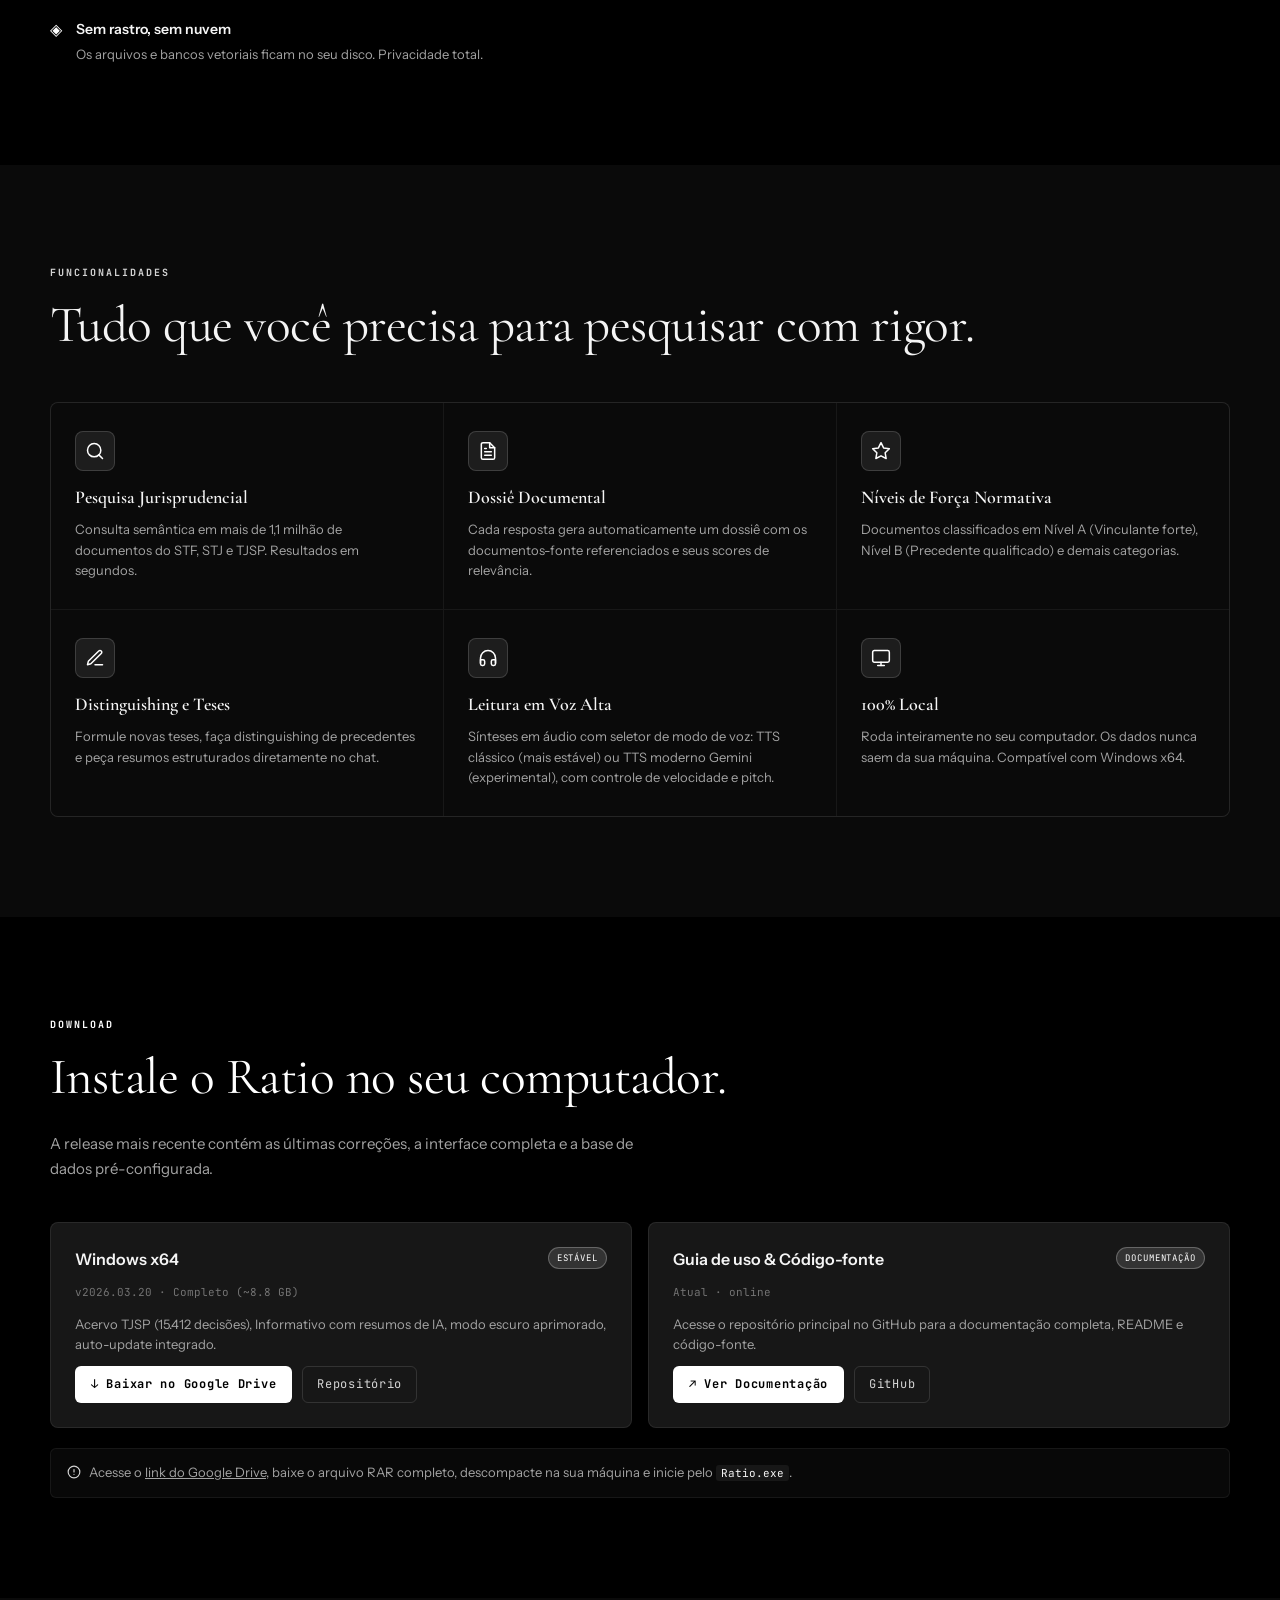
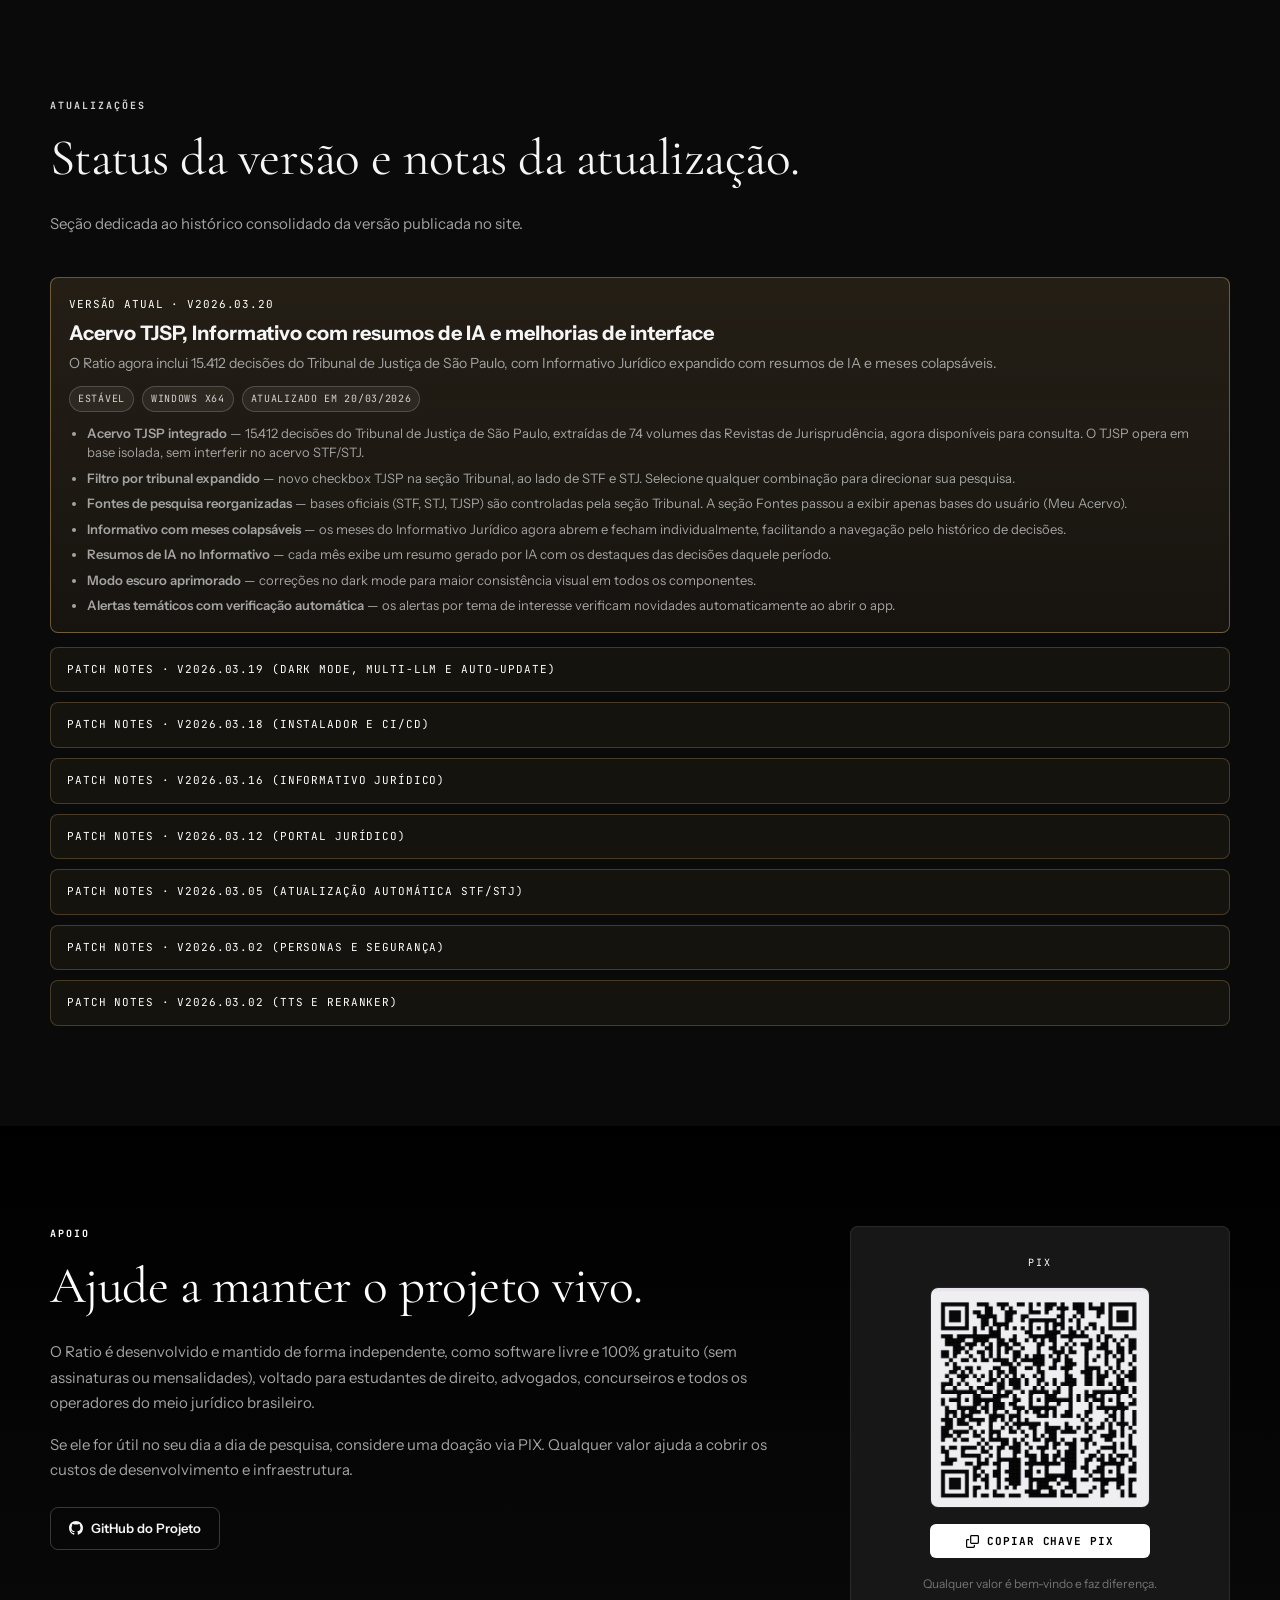
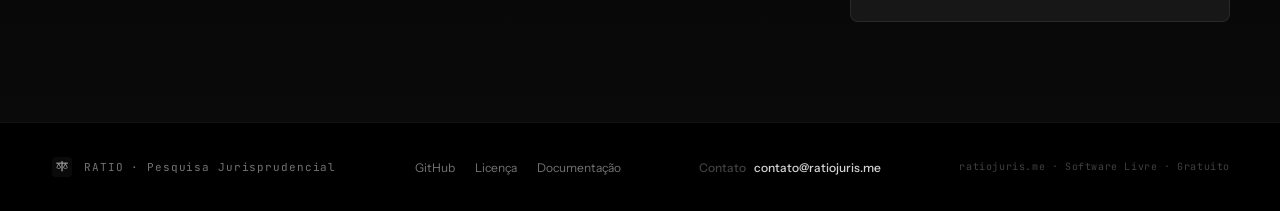
==== commit d632a8c7: "update: novo link Google Drive para Ratio v2026.03.20 Co-Authored-By: Claude Opus 4.6 <noreply@anthr" ====
--- a/index.html
+++ b/index.html
@@ -374,7 +374,7 @@
           <line x1="12" y1="8" x2="12" y2="12" />
           <line x1="12" y1="16" x2="12.01" y2="16" />
         </svg>
-        <span>Acesse o <a href="https://drive.google.com/file/d/1HuLyM7TpFbn8sWjkRGX7Gp32rhMJv2fo/view?usp=sharing"
+        <span>Acesse o <a href="https://drive.google.com/file/d/16-twvjn8wJ86zj1HCENFoQkdpRt8Aj0F/view?usp=sharing"
             target="_blank" rel="noopener noreferrer">link do Google Drive</a>, baixe o arquivo RAR completo,
           descompacte na sua máquina e inicie pelo
           <code>Ratio.exe</code>.</span>
@@ -608,7 +608,7 @@
       </div>
       <p class="announce-note">Se você já tem o Ratio instalado, a atualização será aplicada automaticamente pelo auto-update.</p>
       <div class="announce-actions">
-        <a href="https://drive.google.com/file/d/1HuLyM7TpFbn8sWjkRGX7Gp32rhMJv2fo/view?usp=sharing" target="_blank" rel="noopener noreferrer" class="btn btn-primary announce-btn">
+        <a href="https://drive.google.com/file/d/16-twvjn8wJ86zj1HCENFoQkdpRt8Aj0F/view?usp=sharing" target="_blank" rel="noopener noreferrer" class="btn btn-primary announce-btn">
           <svg width="15" height="15" viewBox="0 0 24 24" fill="none" stroke="currentColor" stroke-width="2.5" stroke-linecap="round" stroke-linejoin="round"><path d="M21 15v4a2 2 0 0 1-2 2H5a2 2 0 0 1-2-2v-4"/><polyline points="7 10 12 15 17 10"/><line x1="12" y1="15" x2="12" y2="3"/></svg>
           Baixar v2026.03.20
         </a>
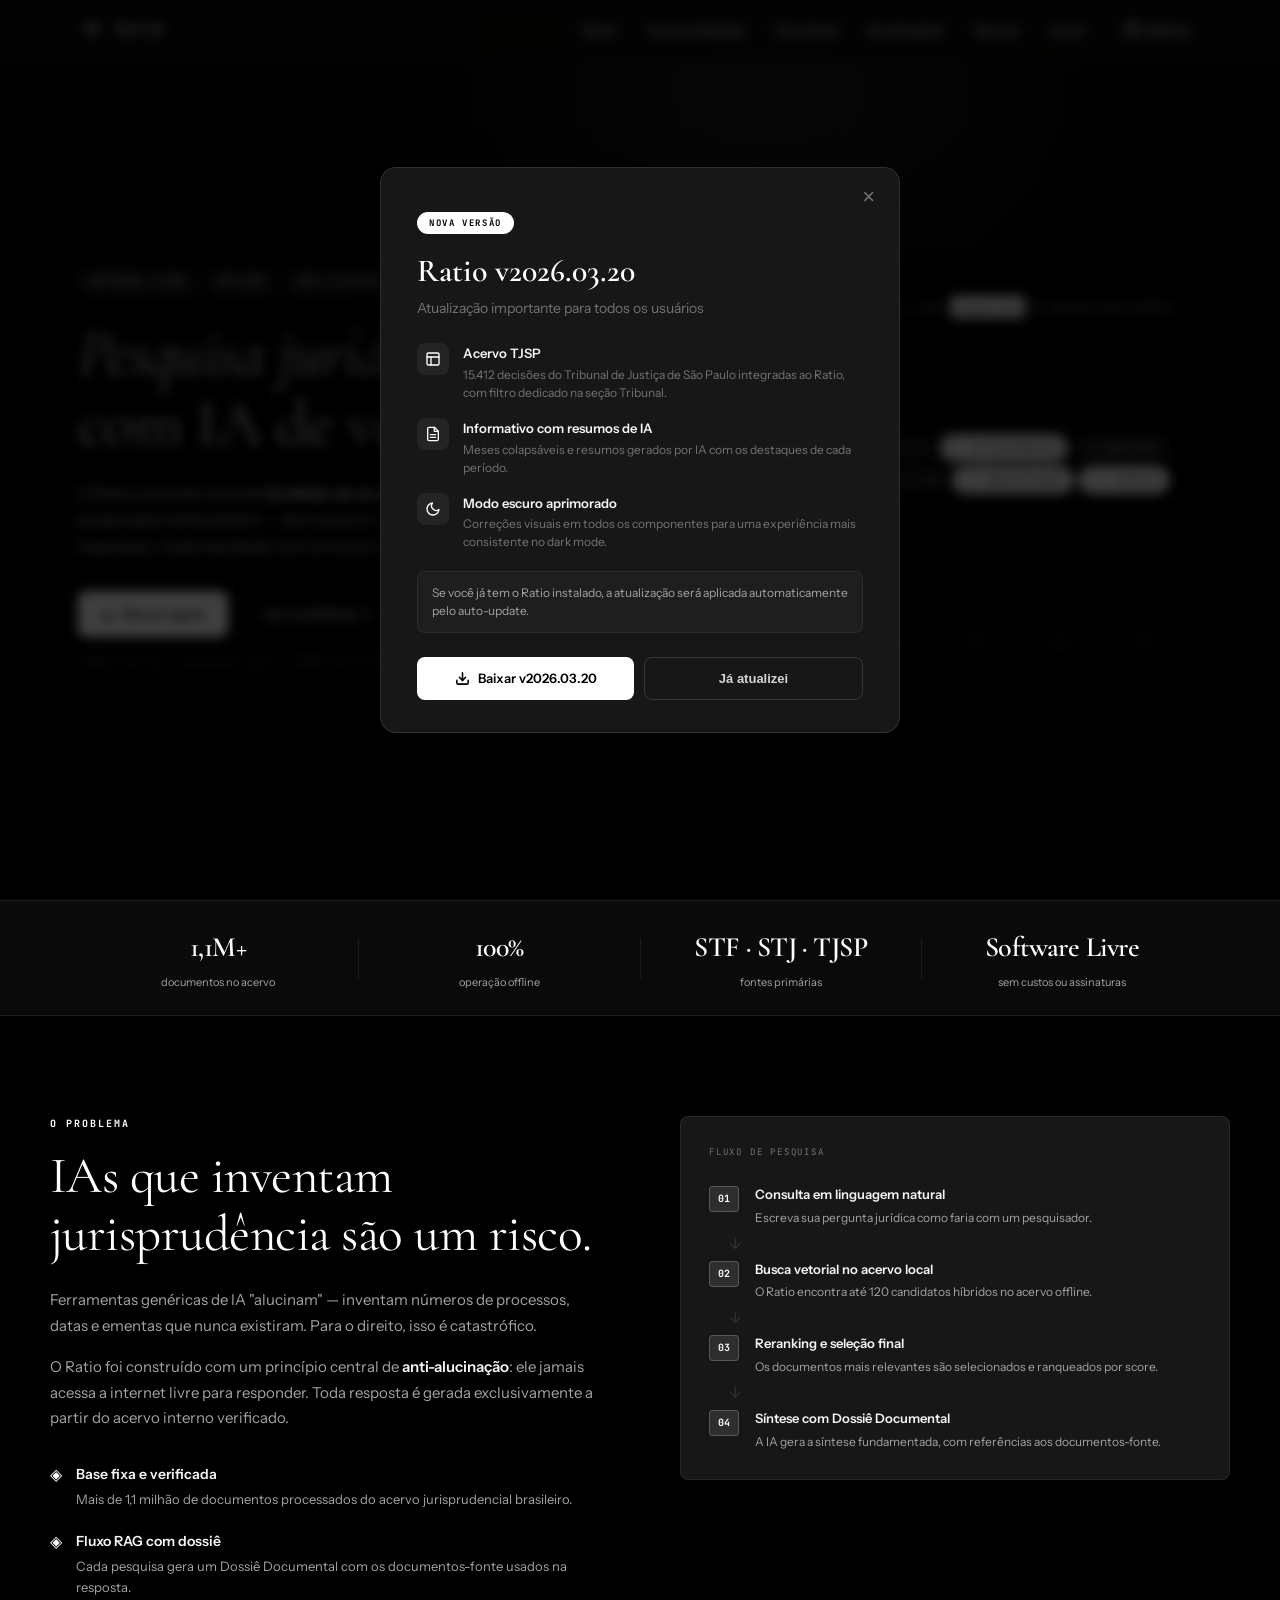
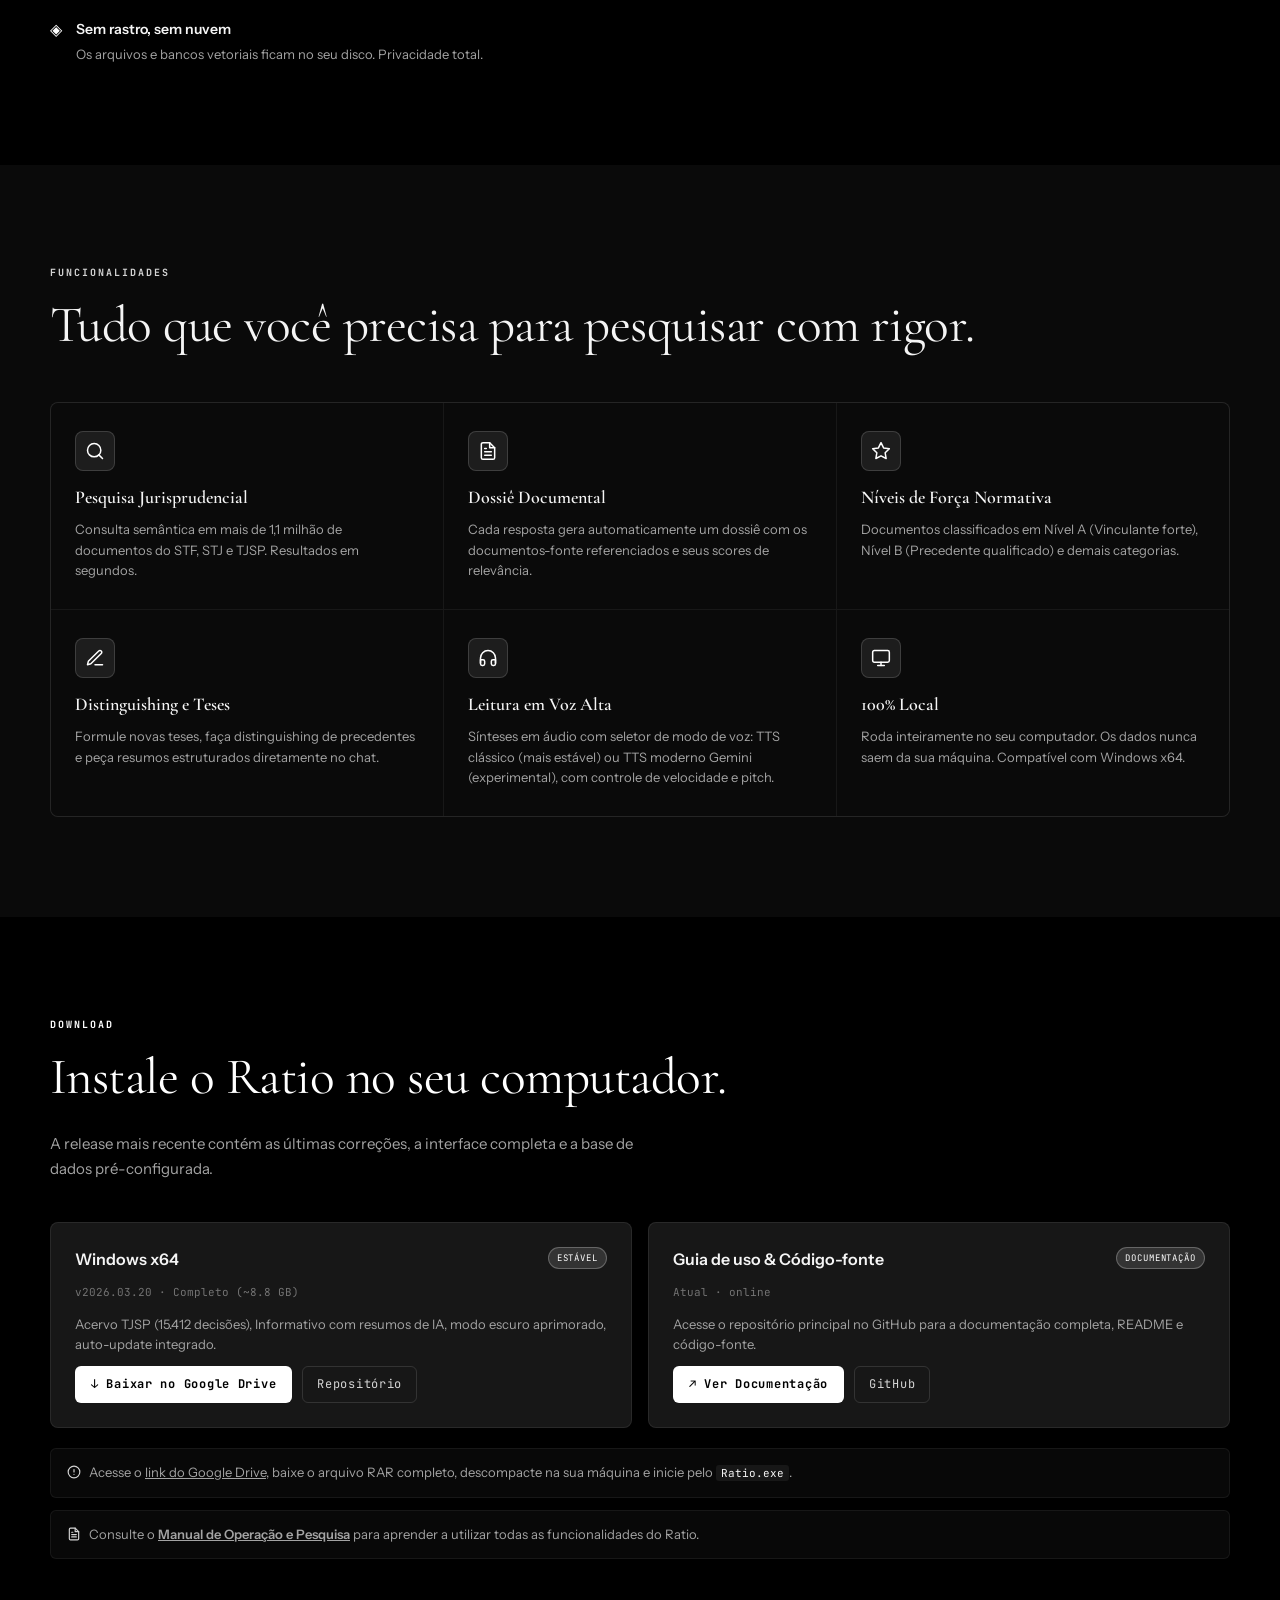
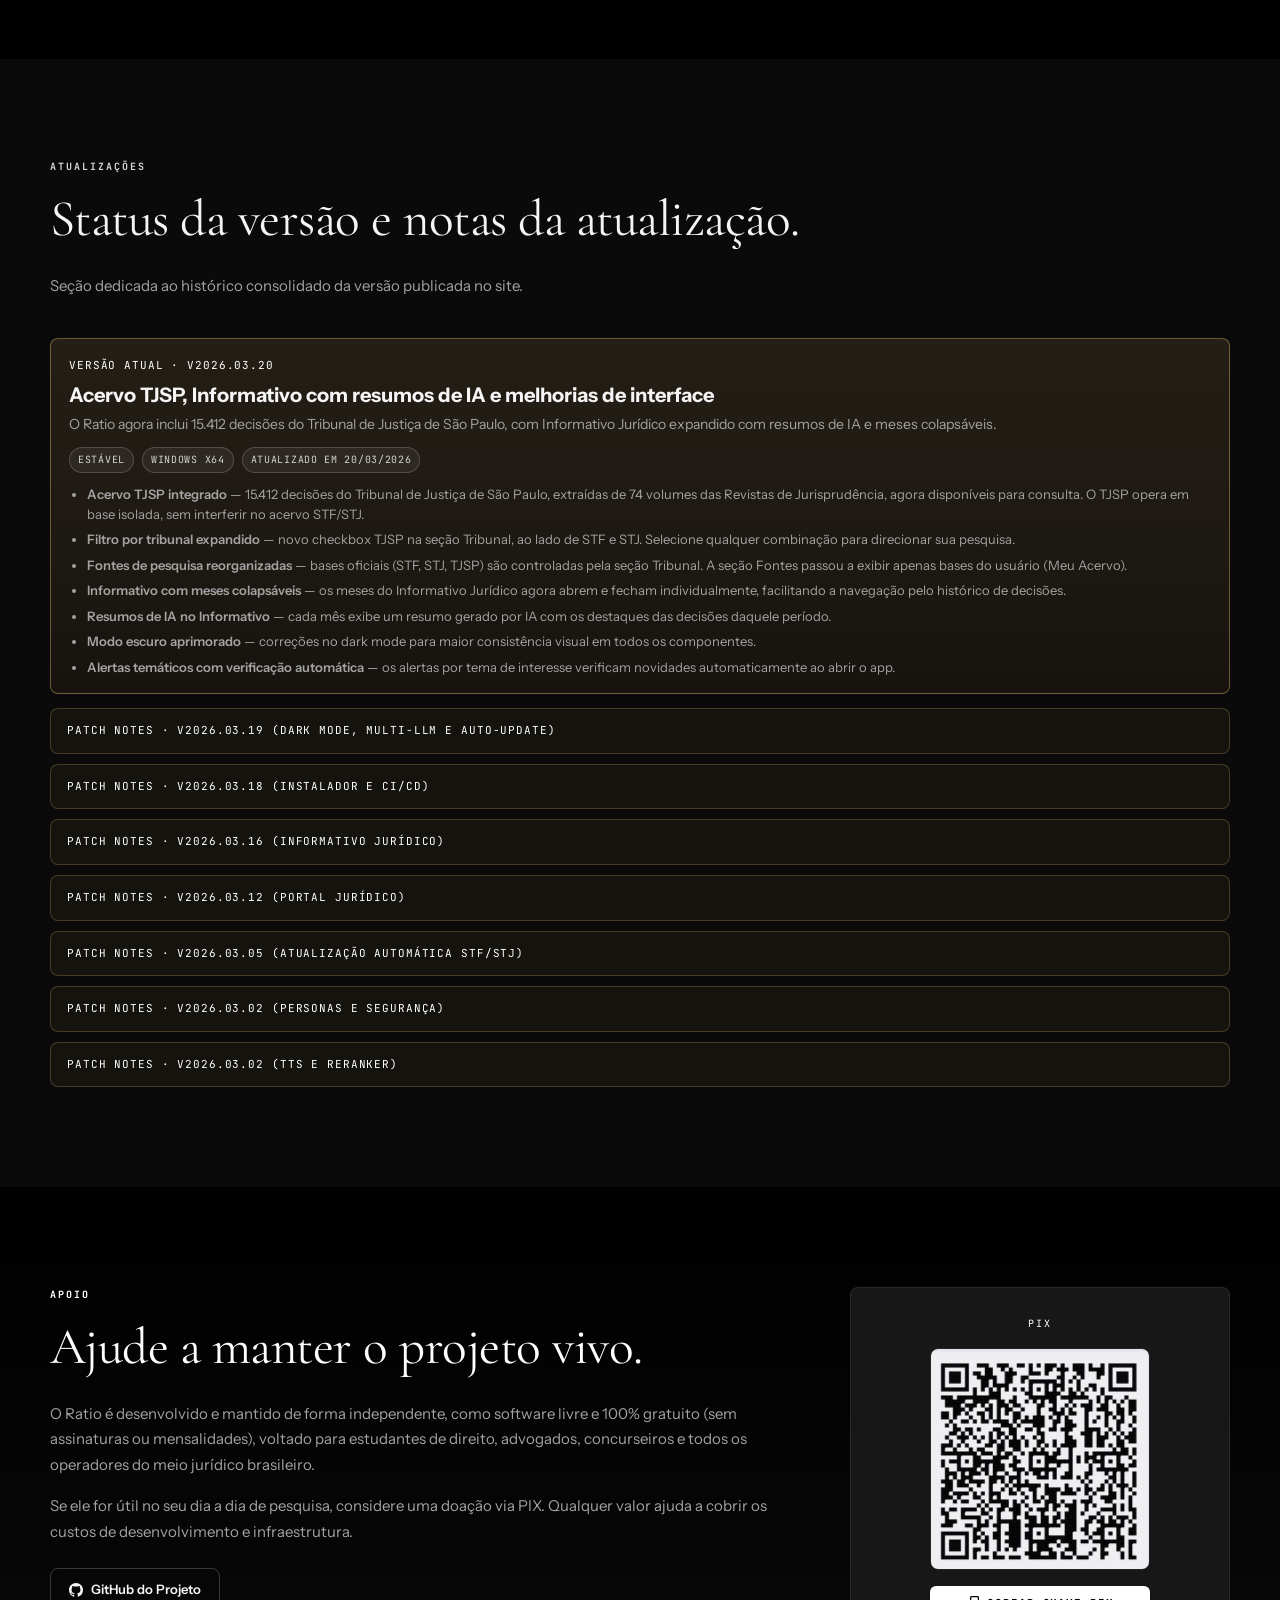
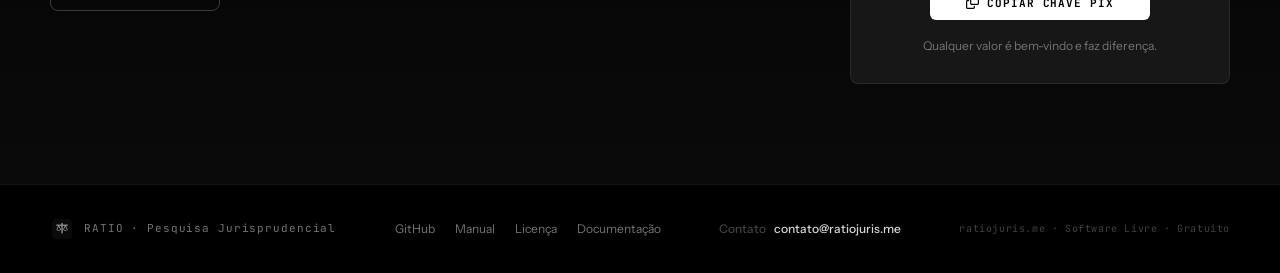
==== commit 40ed3e7b: "docs: add Manual de Operação e Pesquisa links (nav, downloads, footer, README) Co-Authored-By: Claud" ====
--- a/index.html
+++ b/index.html
@@ -44,6 +44,7 @@
         <a href="#funcionalidades" class="nav-link">Funcionalidades</a>
         <a href="#downloads" class="nav-link">Download</a>
         <a href="#atualizacoes" class="nav-link">Atualizações</a>
+        <a href="https://docs.google.com/document/d/1rZ2XNo0eouUoUJuacjetvBbXDJZ6jcx8/edit?usp=sharing&ouid=113759300308613331484&rtpof=true&sd=true" target="_blank" rel="noopener" class="nav-link">Manual</a>
         <a href="#apoio" class="nav-link">Apoio</a>
         <a href="https://github.com/carlosvictorodrigues/ratio" target="_blank" rel="noopener"
           class="nav-link nav-link-gh">
@@ -378,6 +379,18 @@
             target="_blank" rel="noopener noreferrer">link do Google Drive</a>, baixe o arquivo RAR completo,
           descompacte na sua máquina e inicie pelo
           <code>Ratio.exe</code>.</span>
+      </div>
+      <div class="install-note" style="margin-top: 12px;">
+        <svg width="14" height="14" viewBox="0 0 24 24" fill="none" stroke="currentColor" stroke-width="2"
+          stroke-linecap="round" stroke-linejoin="round">
+          <path d="M14 2H6a2 2 0 0 0-2 2v16a2 2 0 0 0 2 2h12a2 2 0 0 0 2-2V8z" />
+          <polyline points="14 2 14 8 20 8" />
+          <line x1="16" y1="13" x2="8" y2="13" />
+          <line x1="16" y1="17" x2="8" y2="17" />
+          <polyline points="10 9 9 9 8 9" />
+        </svg>
+        <span>Consulte o <a href="https://docs.google.com/document/d/1rZ2XNo0eouUoUJuacjetvBbXDJZ6jcx8/edit?usp=sharing&ouid=113759300308613331484&rtpof=true&sd=true"
+            target="_blank" rel="noopener noreferrer"><strong>Manual de Operação e Pesquisa</strong></a> para aprender a utilizar todas as funcionalidades do Ratio.</span>
       </div>
     </div>
   </section>
@@ -558,6 +571,7 @@
       </div>
       <div class="footer-links">
         <a href="https://github.com/carlosvictorodrigues/ratio" target="_blank" rel="noopener">GitHub</a>
+        <a href="https://docs.google.com/document/d/1rZ2XNo0eouUoUJuacjetvBbXDJZ6jcx8/edit?usp=sharing&ouid=113759300308613331484&rtpof=true&sd=true" target="_blank" rel="noopener">Manual</a>
         <a href="https://github.com/carlosvictorodrigues/ratio/blob/main/LICENSE" target="_blank"
           rel="noopener">Licença</a>
         <a href="https://github.com/carlosvictorodrigues/ratio#readme" target="_blank" rel="noopener">Documentação</a>
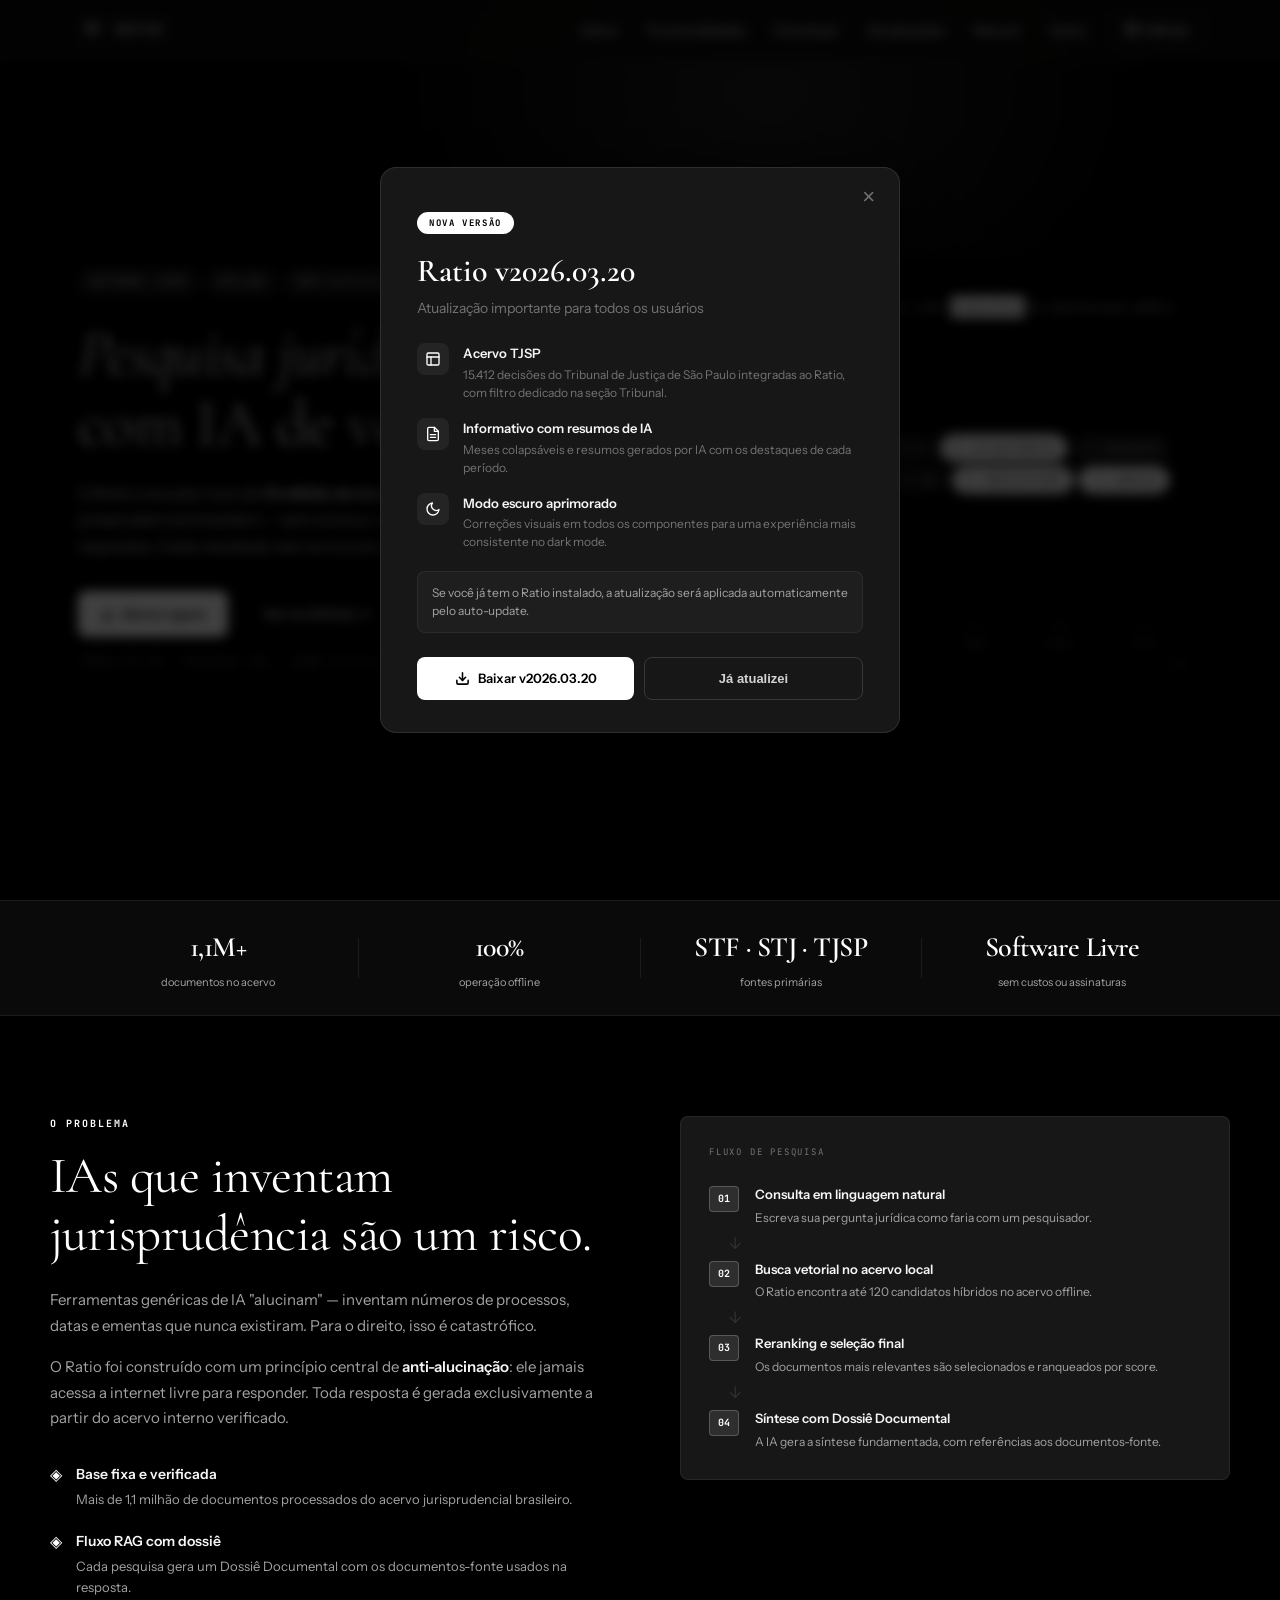
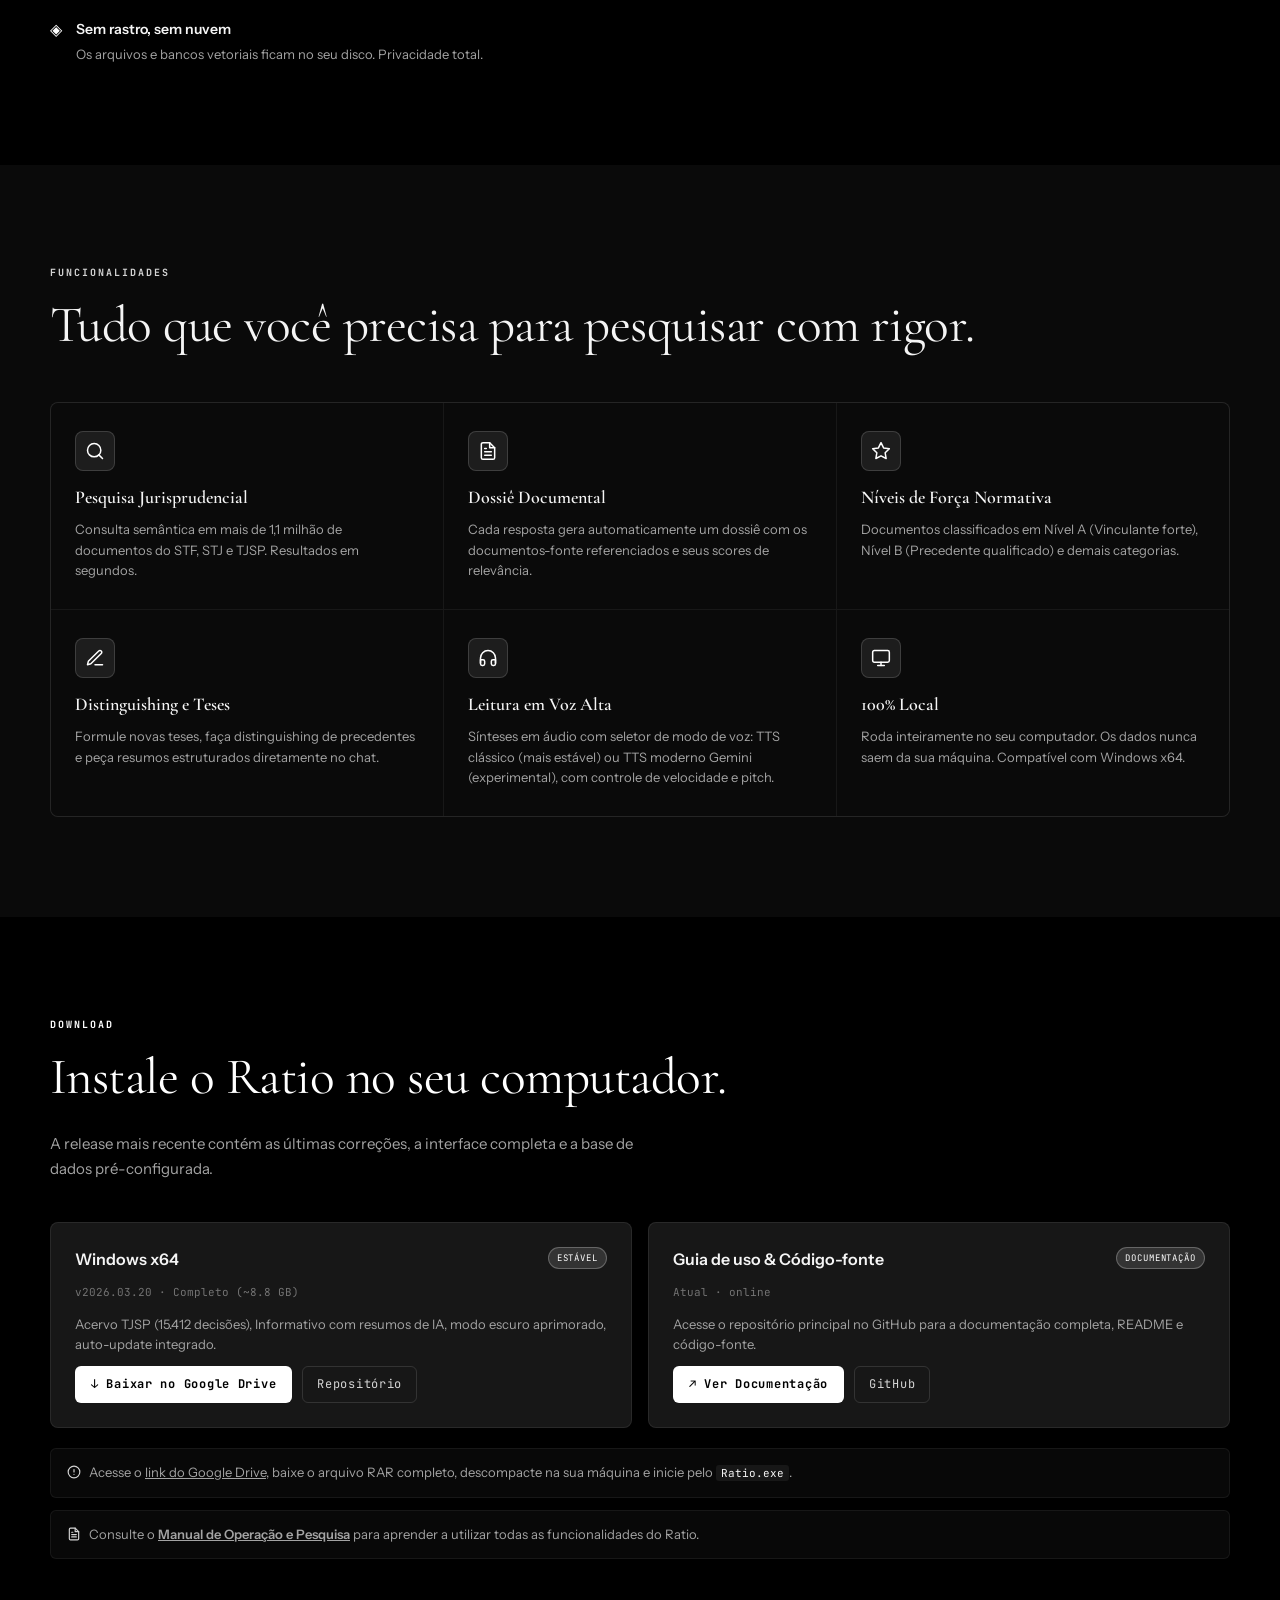
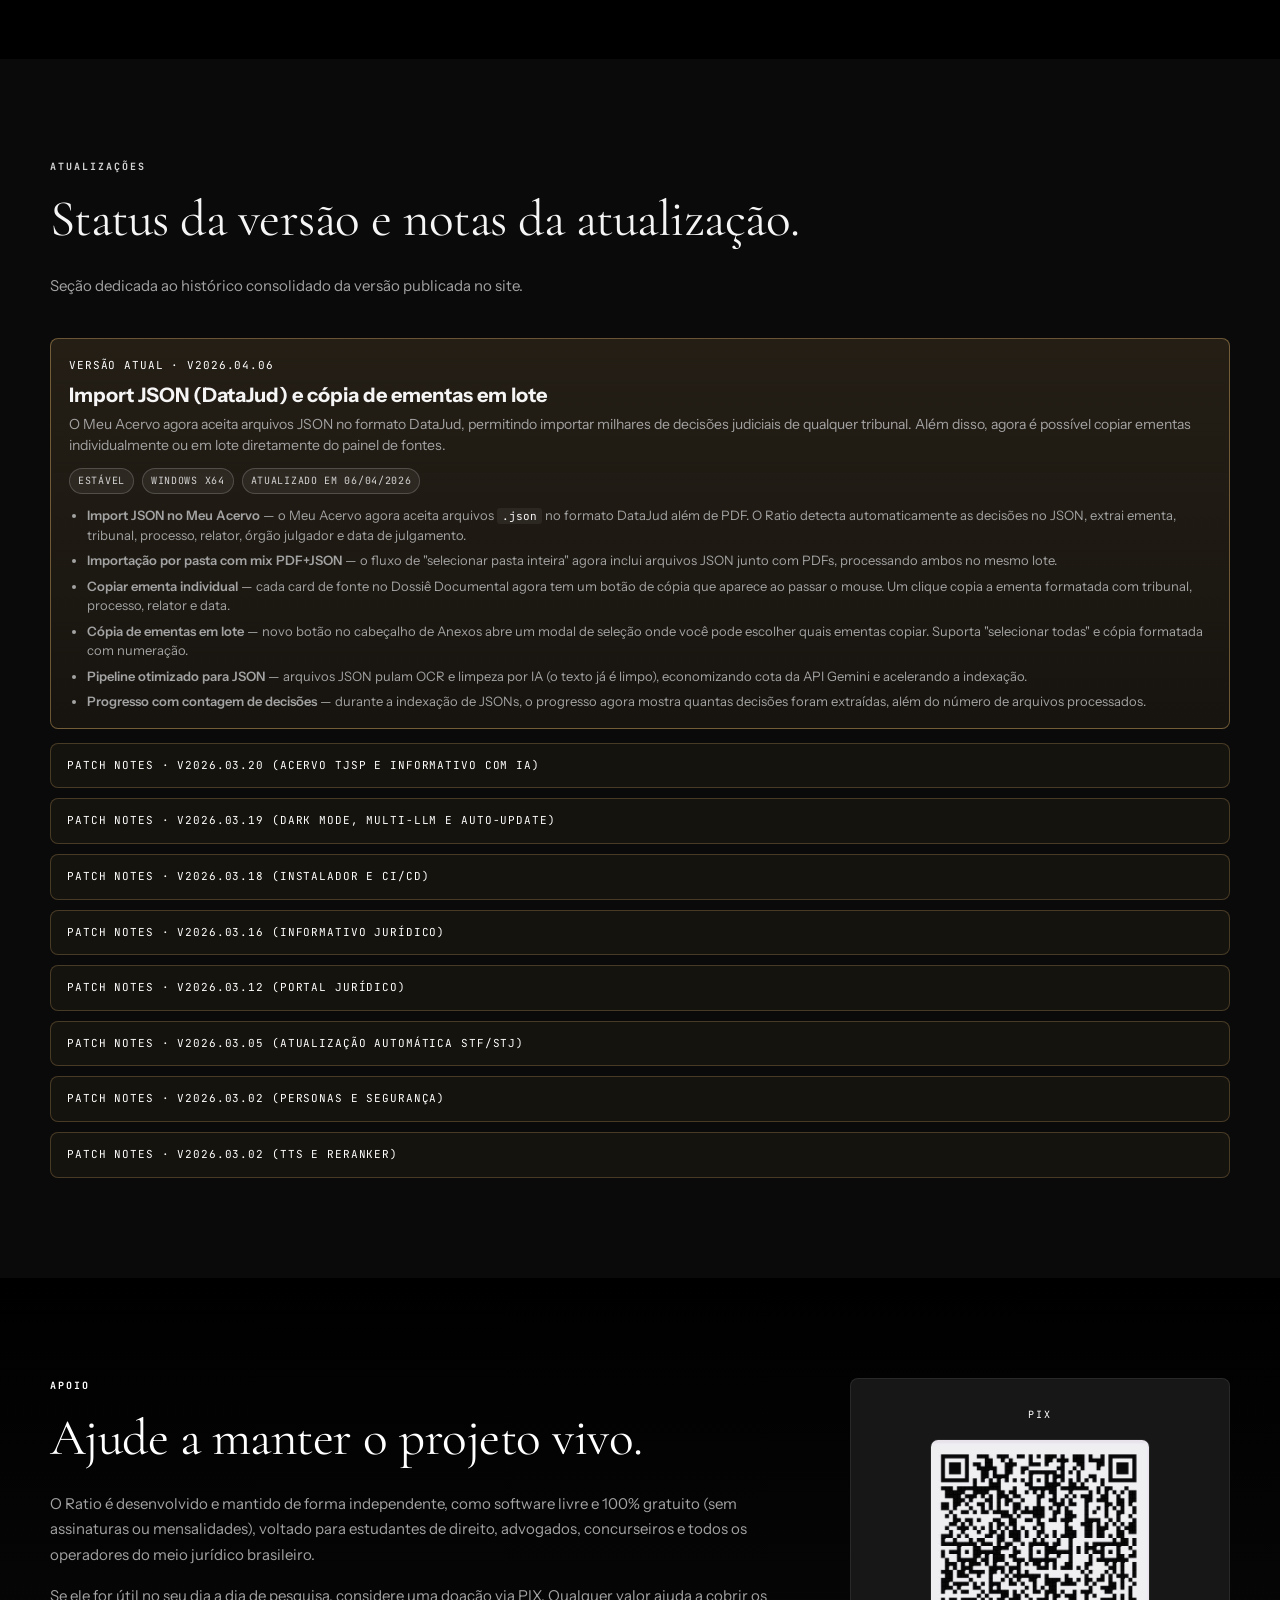
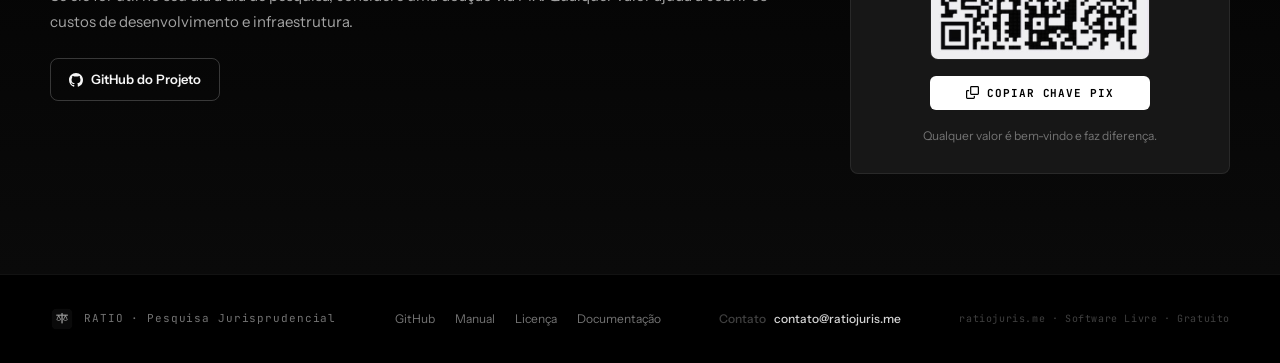
==== commit aba7e0ea: "update: notas de atualização v2026.04.06 — JSON import + copiar ementas Co-Authored-By: Claude Opus " ====
--- a/index.html
+++ b/index.html
@@ -403,25 +403,36 @@
       <p class="section-sub">Seção dedicada ao histórico consolidado da versão publicada no site.</p>
       <div class="updates-grid">
         <div class="updates-current">
-          <p class="patch-notes-title">Versão atual · v2026.03.20</p>
-          <h3 class="updates-current-title">Acervo TJSP, Informativo com resumos de IA e melhorias de interface</h3>
-          <p class="updates-current-sub">O Ratio agora inclui 15.412 decisões do Tribunal de Justiça de São Paulo, com Informativo Jurídico expandido com resumos de IA e meses colapsáveis.</p>
+          <p class="patch-notes-title">Versão atual · v2026.04.06</p>
+          <h3 class="updates-current-title">Import JSON (DataJud) e cópia de ementas em lote</h3>
+          <p class="updates-current-sub">O Meu Acervo agora aceita arquivos JSON no formato DataJud, permitindo importar milhares de decisões judiciais de qualquer tribunal. Além disso, agora é possível copiar ementas individualmente ou em lote diretamente do painel de fontes.</p>
           <div class="updates-current-chips">
             <span class="update-chip">Estável</span>
             <span class="update-chip">Windows x64</span>
-            <span class="update-chip">Atualizado em 20/03/2026</span>
+            <span class="update-chip">Atualizado em 06/04/2026</span>
           </div>
           <ul class="patch-notes-list">
-            <li><strong>Acervo TJSP integrado</strong> — 15.412 decisões do Tribunal de Justiça de São Paulo, extraídas de 74 volumes das Revistas de Jurisprudência, agora disponíveis para consulta. O TJSP opera em base isolada, sem interferir no acervo STF/STJ.</li>
-            <li><strong>Filtro por tribunal expandido</strong> — novo checkbox TJSP na seção Tribunal, ao lado de STF e STJ. Selecione qualquer combinação para direcionar sua pesquisa.</li>
-            <li><strong>Fontes de pesquisa reorganizadas</strong> — bases oficiais (STF, STJ, TJSP) são controladas pela seção Tribunal. A seção Fontes passou a exibir apenas bases do usuário (Meu Acervo).</li>
-            <li><strong>Informativo com meses colapsáveis</strong> — os meses do Informativo Jurídico agora abrem e fecham individualmente, facilitando a navegação pelo histórico de decisões.</li>
-            <li><strong>Resumos de IA no Informativo</strong> — cada mês exibe um resumo gerado por IA com os destaques das decisões daquele período.</li>
-            <li><strong>Modo escuro aprimorado</strong> — correções no dark mode para maior consistência visual em todos os componentes.</li>
-            <li><strong>Alertas temáticos com verificação automática</strong> — os alertas por tema de interesse verificam novidades automaticamente ao abrir o app.</li>
+            <li><strong>Import JSON no Meu Acervo</strong> — o Meu Acervo agora aceita arquivos <code>.json</code> no formato DataJud além de PDF. O Ratio detecta automaticamente as decisões no JSON, extrai ementa, tribunal, processo, relator, órgão julgador e data de julgamento.</li>
+            <li><strong>Importação por pasta com mix PDF+JSON</strong> — o fluxo de "selecionar pasta inteira" agora inclui arquivos JSON junto com PDFs, processando ambos no mesmo lote.</li>
+            <li><strong>Copiar ementa individual</strong> — cada card de fonte no Dossiê Documental agora tem um botão de cópia que aparece ao passar o mouse. Um clique copia a ementa formatada com tribunal, processo, relator e data.</li>
+            <li><strong>Cópia de ementas em lote</strong> — novo botão no cabeçalho de Anexos abre um modal de seleção onde você pode escolher quais ementas copiar. Suporta "selecionar todas" e cópia formatada com numeração.</li>
+            <li><strong>Pipeline otimizado para JSON</strong> — arquivos JSON pulam OCR e limpeza por IA (o texto já é limpo), economizando cota da API Gemini e acelerando a indexação.</li>
+            <li><strong>Progresso com contagem de decisões</strong> — durante a indexação de JSONs, o progresso agora mostra quantas decisões foram extraídas, além do número de arquivos processados.</li>
           </ul>
         </div>
         <div class="updates-history">
+          <details class="update-history-item">
+            <summary>Patch notes · v2026.03.20 (Acervo TJSP e Informativo com IA)</summary>
+            <div class="update-history-body">
+              <ul class="patch-notes-list">
+                <li><strong>Acervo TJSP integrado</strong> — 15.412 decisões do Tribunal de Justiça de São Paulo, extraídas de 74 volumes das Revistas de Jurisprudência.</li>
+                <li><strong>Filtro por tribunal expandido</strong> — novo checkbox TJSP na seção Tribunal, ao lado de STF e STJ.</li>
+                <li><strong>Fontes de pesquisa reorganizadas</strong> — bases oficiais controladas pela seção Tribunal; Fontes exibe apenas bases do usuário.</li>
+                <li><strong>Informativo com meses colapsáveis e resumos de IA</strong> — navegação facilitada e destaques gerados por IA.</li>
+                <li><strong>Alertas temáticos com verificação automática</strong> — alertas por tema verificam novidades ao abrir o app.</li>
+              </ul>
+            </div>
+          </details>
           <details class="update-history-item">
             <summary>Patch notes · v2026.03.19 (Dark mode, multi-LLM e auto-update)</summary>
             <div class="update-history-body">
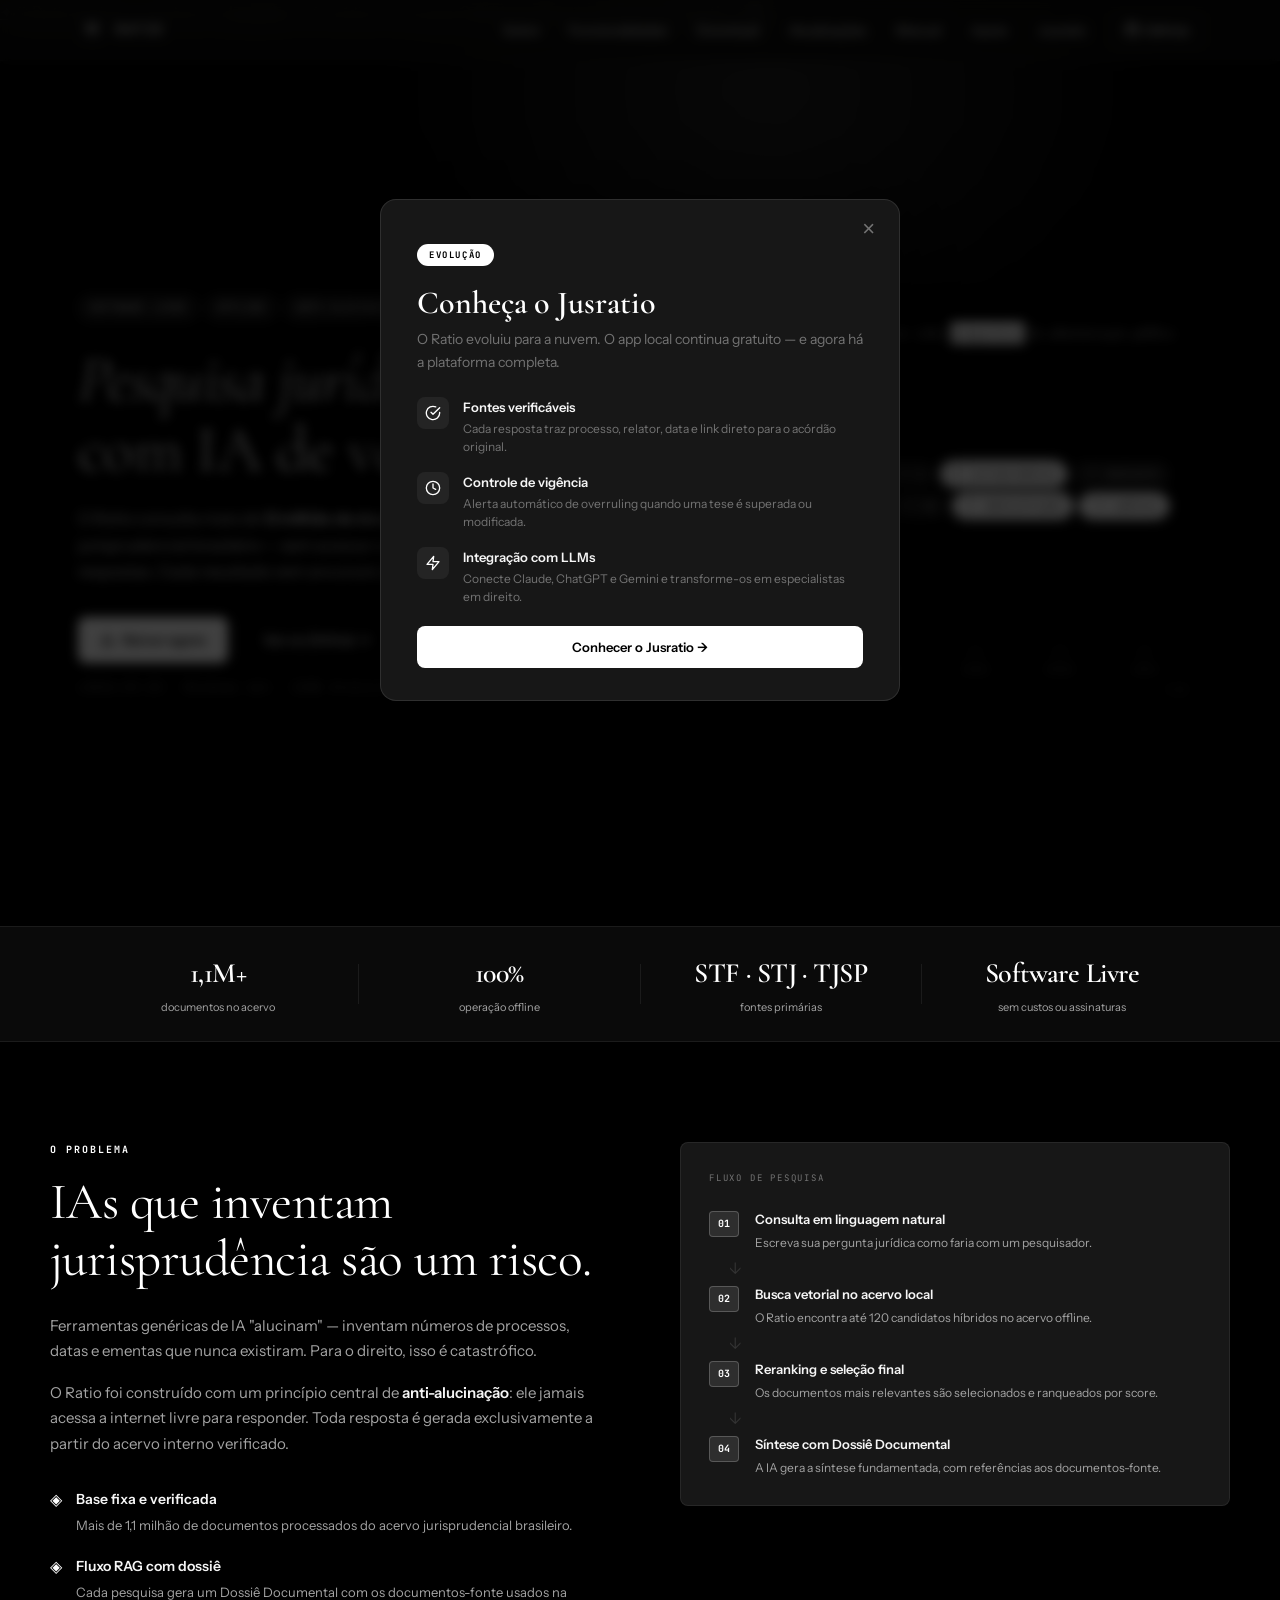
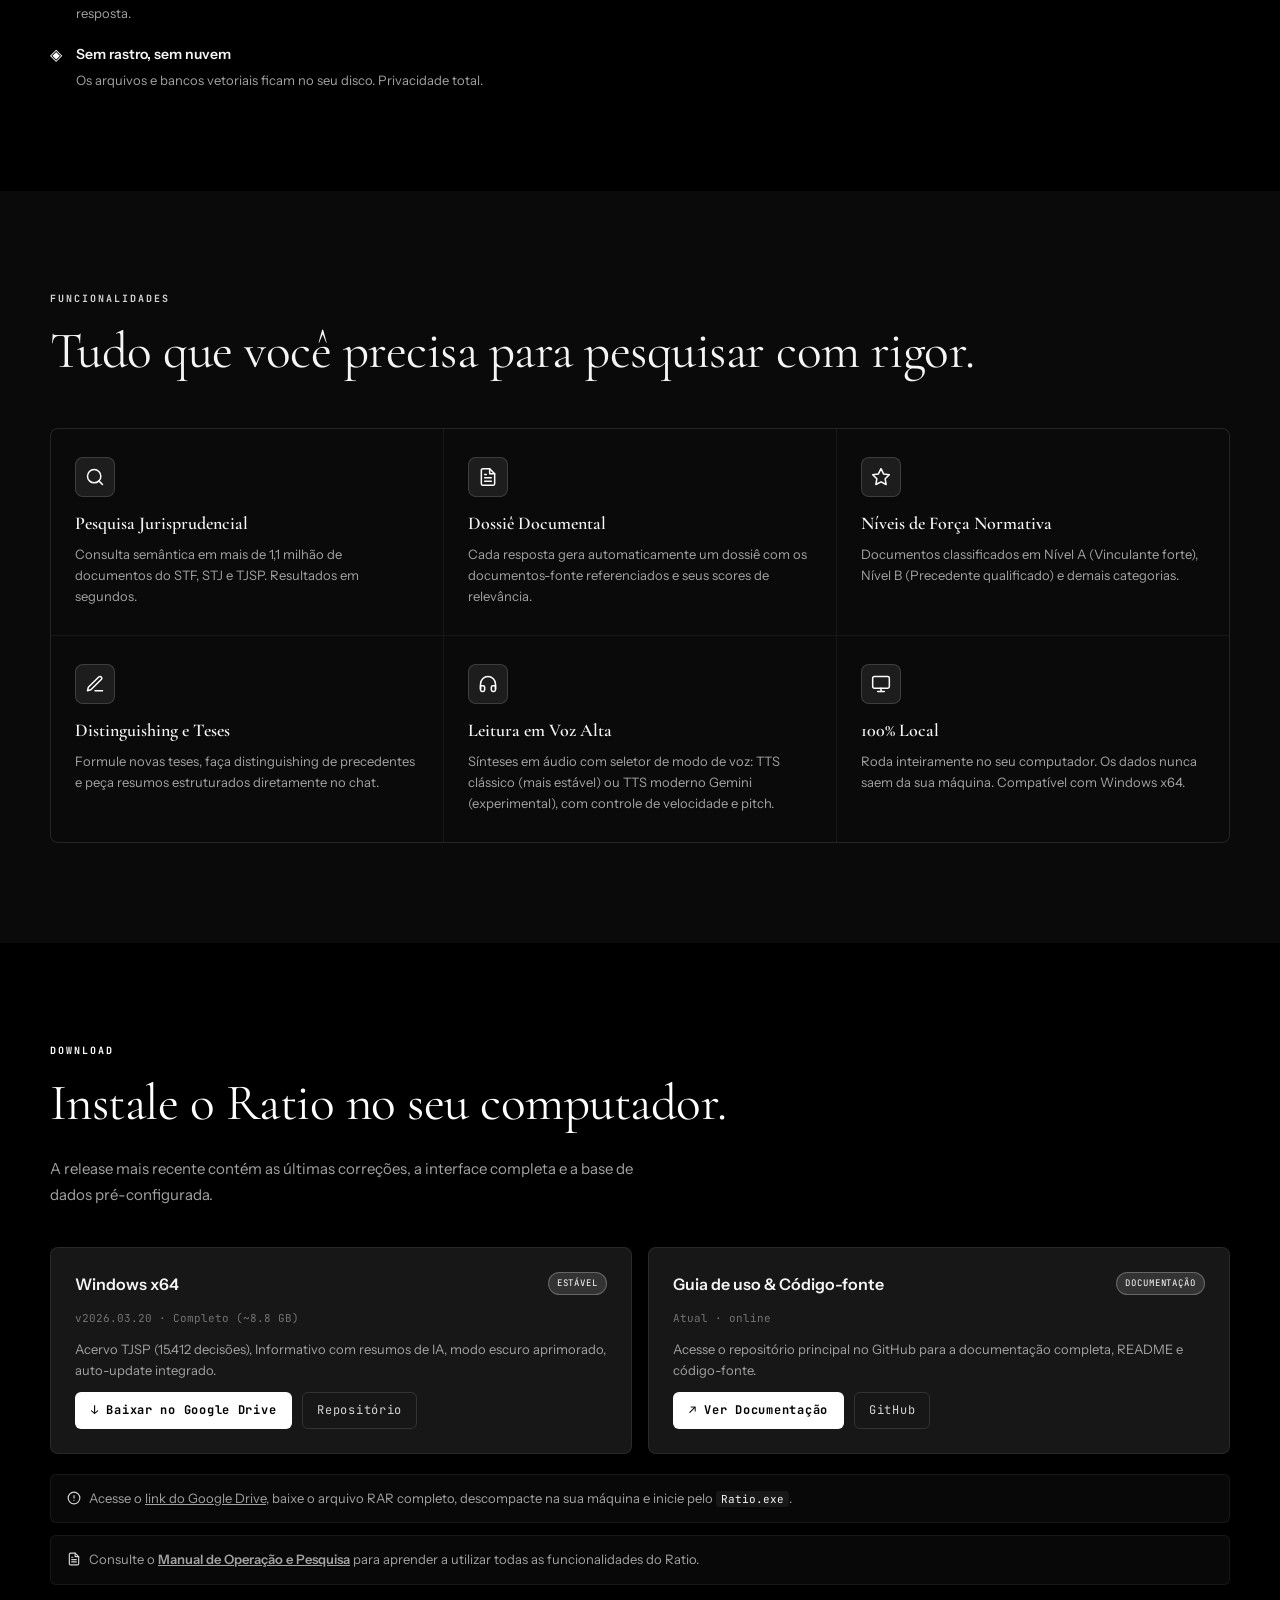
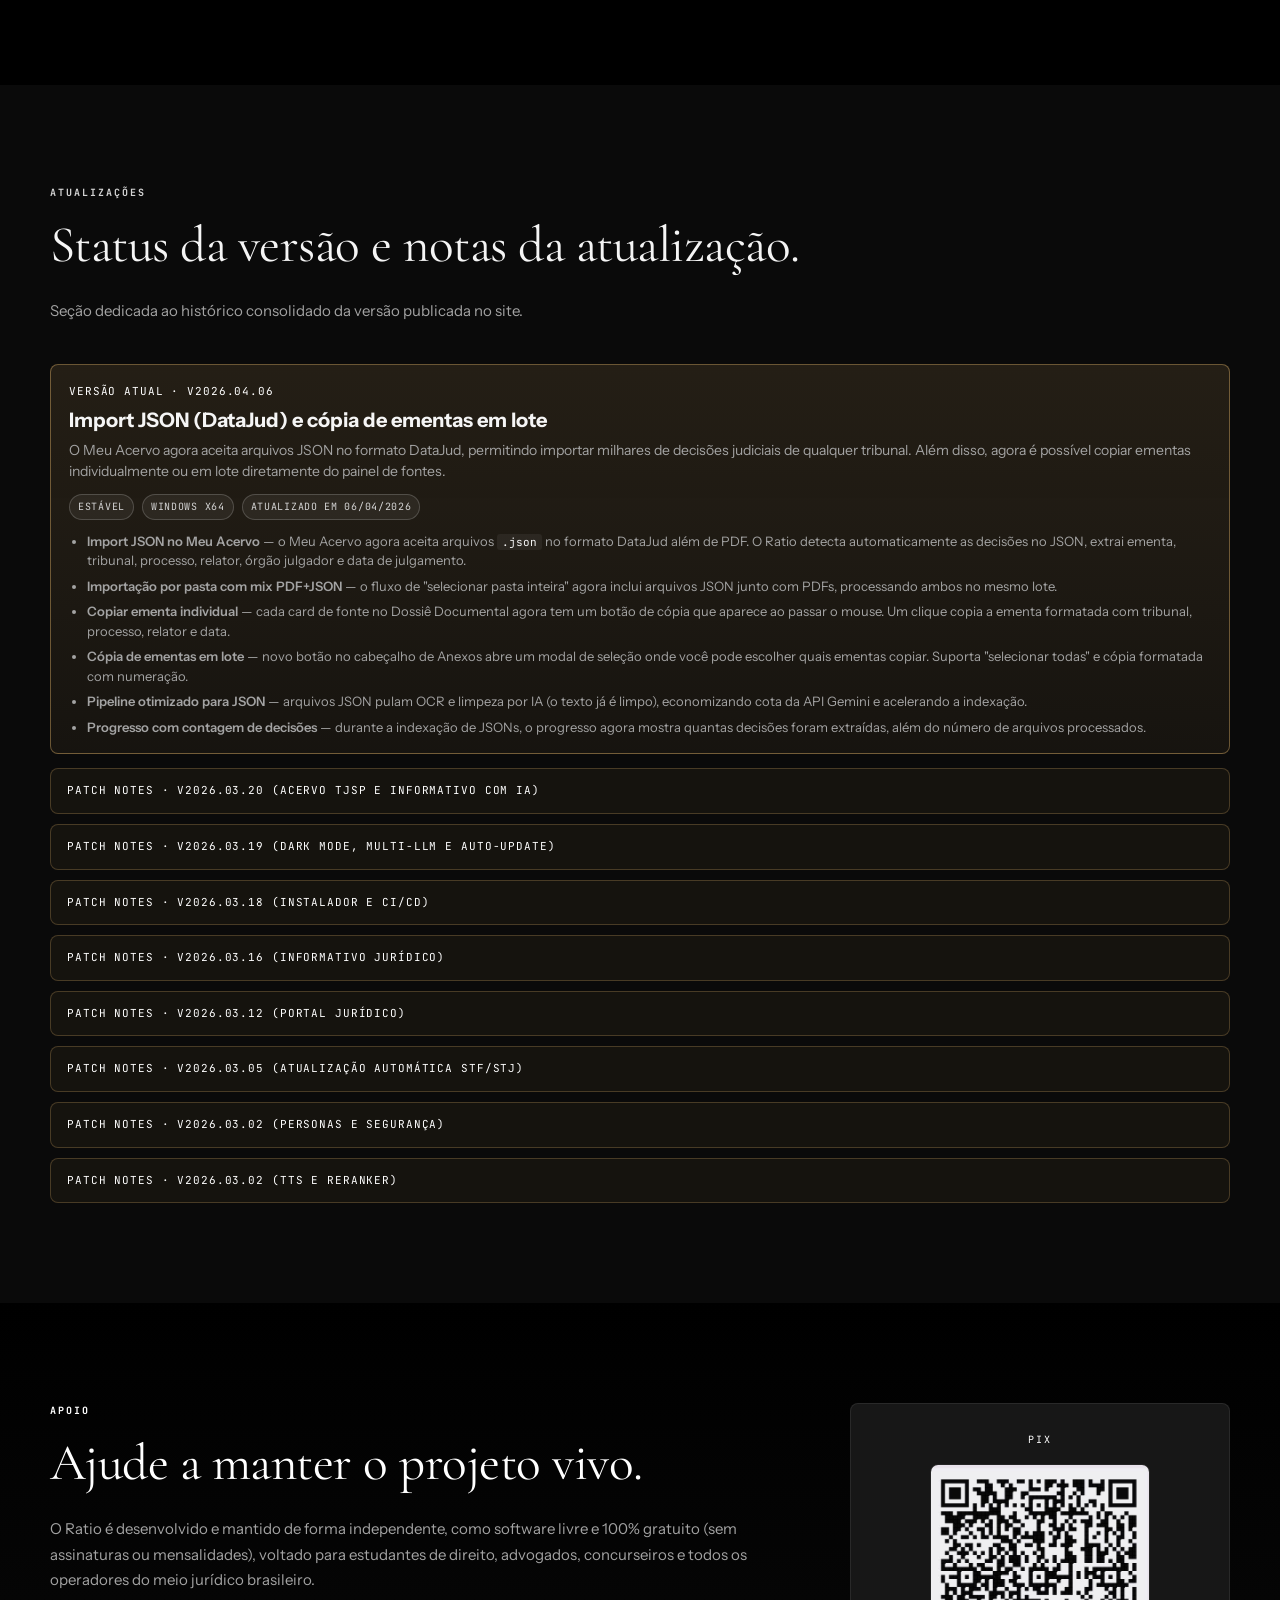
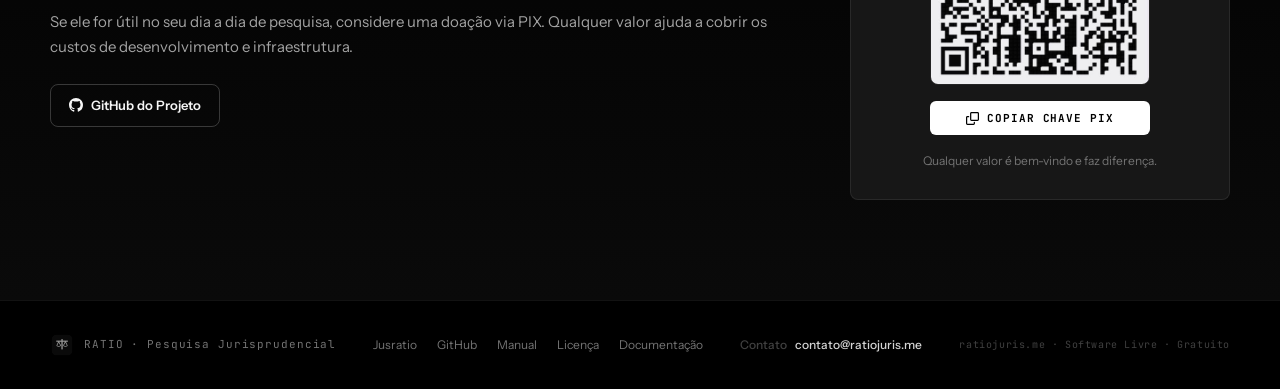
==== commit 30e76a9e: "feat: barra do topo, popup do Jusratio e links internos no index - barra fixa com link dofollow para" ====
--- a/index.html
+++ b/index.html
@@ -27,10 +27,23 @@
   <link
     href="https://fonts.googleapis.com/css2?family=Cormorant+Garamond:ital,wght@0,300;0,400;0,500;0,600;0,700;1,300;1,400;1,600&family=JetBrains+Mono:wght@400;500;700&family=Instrument+Sans:wght@400;500;600&display=swap"
     rel="stylesheet" />
-  <link rel="stylesheet" href="./styles.css?v=2026.03.20" />
+  <link rel="stylesheet" href="./styles.css?v=2026.06.17" />
 </head>
 
 <body>
+
+  <script>try{if(localStorage.getItem("ratio_jusratio_topbar_dismissed_v1"))document.documentElement.classList.add("topbar-hidden")}catch(e){}</script>
+
+  <!-- Top promo bar -->
+  <div class="jr-topbar" id="jrTopbar">
+    <a class="jr-topbar-link" href="https://jusratio.com.br" target="_blank" rel="noopener">
+      <span class="jr-topbar-mark" aria-hidden="true">✦</span>
+      <span class="jr-topbar-full">O Ratio evoluiu — conheça o <strong>Jusratio</strong>, a IA jurídica na nuvem</span>
+      <span class="jr-topbar-short">O Ratio evoluiu → conheça o <strong>Jusratio</strong></span>
+      <span class="jr-topbar-arrow" aria-hidden="true">→</span>
+    </a>
+    <button class="jr-topbar-close" id="jrTopbarClose" aria-label="Fechar aviso">&times;</button>
+  </div>
 
   <!-- Navigation -->
   <nav class="nav" id="nav">
@@ -46,6 +59,7 @@
         <a href="#atualizacoes" class="nav-link">Atualizações</a>
         <a href="https://docs.google.com/document/d/1rZ2XNo0eouUoUJuacjetvBbXDJZ6jcx8/edit?usp=sharing&ouid=113759300308613331484&rtpof=true&sd=true" target="_blank" rel="noopener" class="nav-link">Manual</a>
         <a href="#apoio" class="nav-link">Apoio</a>
+        <a href="./jusratio.html" class="nav-link">Jusratio</a>
         <a href="https://github.com/carlosvictorodrigues/ratio" target="_blank" rel="noopener"
           class="nav-link nav-link-gh">
           <svg width="14" height="14" viewBox="0 0 16 16" fill="currentColor">
@@ -581,6 +595,7 @@
         <span>RATIO · Pesquisa Jurisprudencial</span>
       </div>
       <div class="footer-links">
+        <a href="./jusratio.html">Jusratio</a>
         <a href="https://github.com/carlosvictorodrigues/ratio" target="_blank" rel="noopener">GitHub</a>
         <a href="https://docs.google.com/document/d/1rZ2XNo0eouUoUJuacjetvBbXDJZ6jcx8/edit?usp=sharing&ouid=113759300308613331484&rtpof=true&sd=true" target="_blank" rel="noopener">Manual</a>
         <a href="https://github.com/carlosvictorodrigues/ratio/blob/main/LICENSE" target="_blank"
@@ -595,55 +610,50 @@
     </div>
   </footer>
 
-  <!-- Update announcement modal -->
+  <!-- Jusratio entry popup -->
   <div class="announce-overlay" id="announceOverlay">
     <div class="announce-modal" id="announceModal">
       <button class="announce-close" id="announceClose" aria-label="Fechar">&times;</button>
-      <div class="announce-badge">NOVA VERSÃO</div>
-      <h2 class="announce-title">Ratio v2026.03.20</h2>
-      <p class="announce-sub">Atualização importante para todos os usuários</p>
+      <div class="announce-badge">Evolução</div>
+      <h2 class="announce-title">Conheça o Jusratio</h2>
+      <p class="announce-sub">O Ratio evoluiu para a nuvem. O app local continua gratuito — e agora há a plataforma completa.</p>
       <div class="announce-features">
         <div class="announce-feat">
           <span class="announce-feat-icon">
-            <svg width="16" height="16" viewBox="0 0 24 24" fill="none" stroke="currentColor" stroke-width="2" stroke-linecap="round" stroke-linejoin="round"><rect x="3" y="3" width="18" height="18" rx="2"/><path d="M3 9h18"/><path d="M9 21V9"/></svg>
+            <svg width="16" height="16" viewBox="0 0 24 24" fill="none" stroke="currentColor" stroke-width="2" stroke-linecap="round" stroke-linejoin="round"><path d="M22 11.08V12a10 10 0 1 1-5.93-9.14"/><polyline points="22 4 12 14.01 9 11.01"/></svg>
           </span>
           <div>
-            <strong>Acervo TJSP</strong>
-            <p>15.412 decisões do Tribunal de Justiça de São Paulo integradas ao Ratio, com filtro dedicado na seção Tribunal.</p>
+            <strong>Fontes verificáveis</strong>
+            <p>Cada resposta traz processo, relator, data e link direto para o acórdão original.</p>
           </div>
         </div>
         <div class="announce-feat">
           <span class="announce-feat-icon">
-            <svg width="16" height="16" viewBox="0 0 24 24" fill="none" stroke="currentColor" stroke-width="2" stroke-linecap="round" stroke-linejoin="round"><path d="M14 2H6a2 2 0 0 0-2 2v16a2 2 0 0 0 2 2h12a2 2 0 0 0 2-2V8z"/><polyline points="14 2 14 8 20 8"/><line x1="16" y1="13" x2="8" y2="13"/><line x1="16" y1="17" x2="8" y2="17"/></svg>
+            <svg width="16" height="16" viewBox="0 0 24 24" fill="none" stroke="currentColor" stroke-width="2" stroke-linecap="round" stroke-linejoin="round"><circle cx="12" cy="12" r="10"/><polyline points="12 6 12 12 16 14"/></svg>
           </span>
           <div>
-            <strong>Informativo com resumos de IA</strong>
-            <p>Meses colapsáveis e resumos gerados por IA com os destaques de cada período.</p>
+            <strong>Controle de vigência</strong>
+            <p>Alerta automático de overruling quando uma tese é superada ou modificada.</p>
           </div>
         </div>
         <div class="announce-feat">
           <span class="announce-feat-icon">
-            <svg width="16" height="16" viewBox="0 0 24 24" fill="none" stroke="currentColor" stroke-width="2" stroke-linecap="round" stroke-linejoin="round"><path d="M21 12.79A9 9 0 1 1 11.21 3 7 7 0 0 0 21 12.79z"/></svg>
+            <svg width="16" height="16" viewBox="0 0 24 24" fill="none" stroke="currentColor" stroke-width="2" stroke-linecap="round" stroke-linejoin="round"><polygon points="13 2 3 14 12 14 11 22 21 10 12 10 13 2"/></svg>
           </span>
           <div>
-            <strong>Modo escuro aprimorado</strong>
-            <p>Correções visuais em todos os componentes para uma experiência mais consistente no dark mode.</p>
-          </div>
-        </div>
-      </div>
-      <p class="announce-note">Se você já tem o Ratio instalado, a atualização será aplicada automaticamente pelo auto-update.</p>
+            <strong>Integração com LLMs</strong>
+            <p>Conecte Claude, ChatGPT e Gemini e transforme-os em especialistas em direito.</p>
+          </div>
+        </div>
+      </div>
       <div class="announce-actions">
-        <a href="https://drive.google.com/file/d/16-twvjn8wJ86zj1HCENFoQkdpRt8Aj0F/view?usp=sharing" target="_blank" rel="noopener noreferrer" class="btn btn-primary announce-btn">
-          <svg width="15" height="15" viewBox="0 0 24 24" fill="none" stroke="currentColor" stroke-width="2.5" stroke-linecap="round" stroke-linejoin="round"><path d="M21 15v4a2 2 0 0 1-2 2H5a2 2 0 0 1-2-2v-4"/><polyline points="7 10 12 15 17 10"/><line x1="12" y1="15" x2="12" y2="3"/></svg>
-          Baixar v2026.03.20
-        </a>
-        <button class="btn btn-ghost announce-btn" id="announceDismiss">Já atualizei</button>
+        <a href="https://jusratio.com.br" target="_blank" rel="noopener" class="btn btn-primary announce-btn" id="announceCta">Conhecer o Jusratio →</a>
       </div>
     </div>
   </div>
 
-  <script src="./app.js?v=2026.03.20"></script>
-  <script src="./rag-animation.js?v=2026.03.20"></script>
+  <script src="./app.js?v=2026.06.17"></script>
+  <script src="./rag-animation.js?v=2026.06.17"></script>
 </body>
 
 </html>
